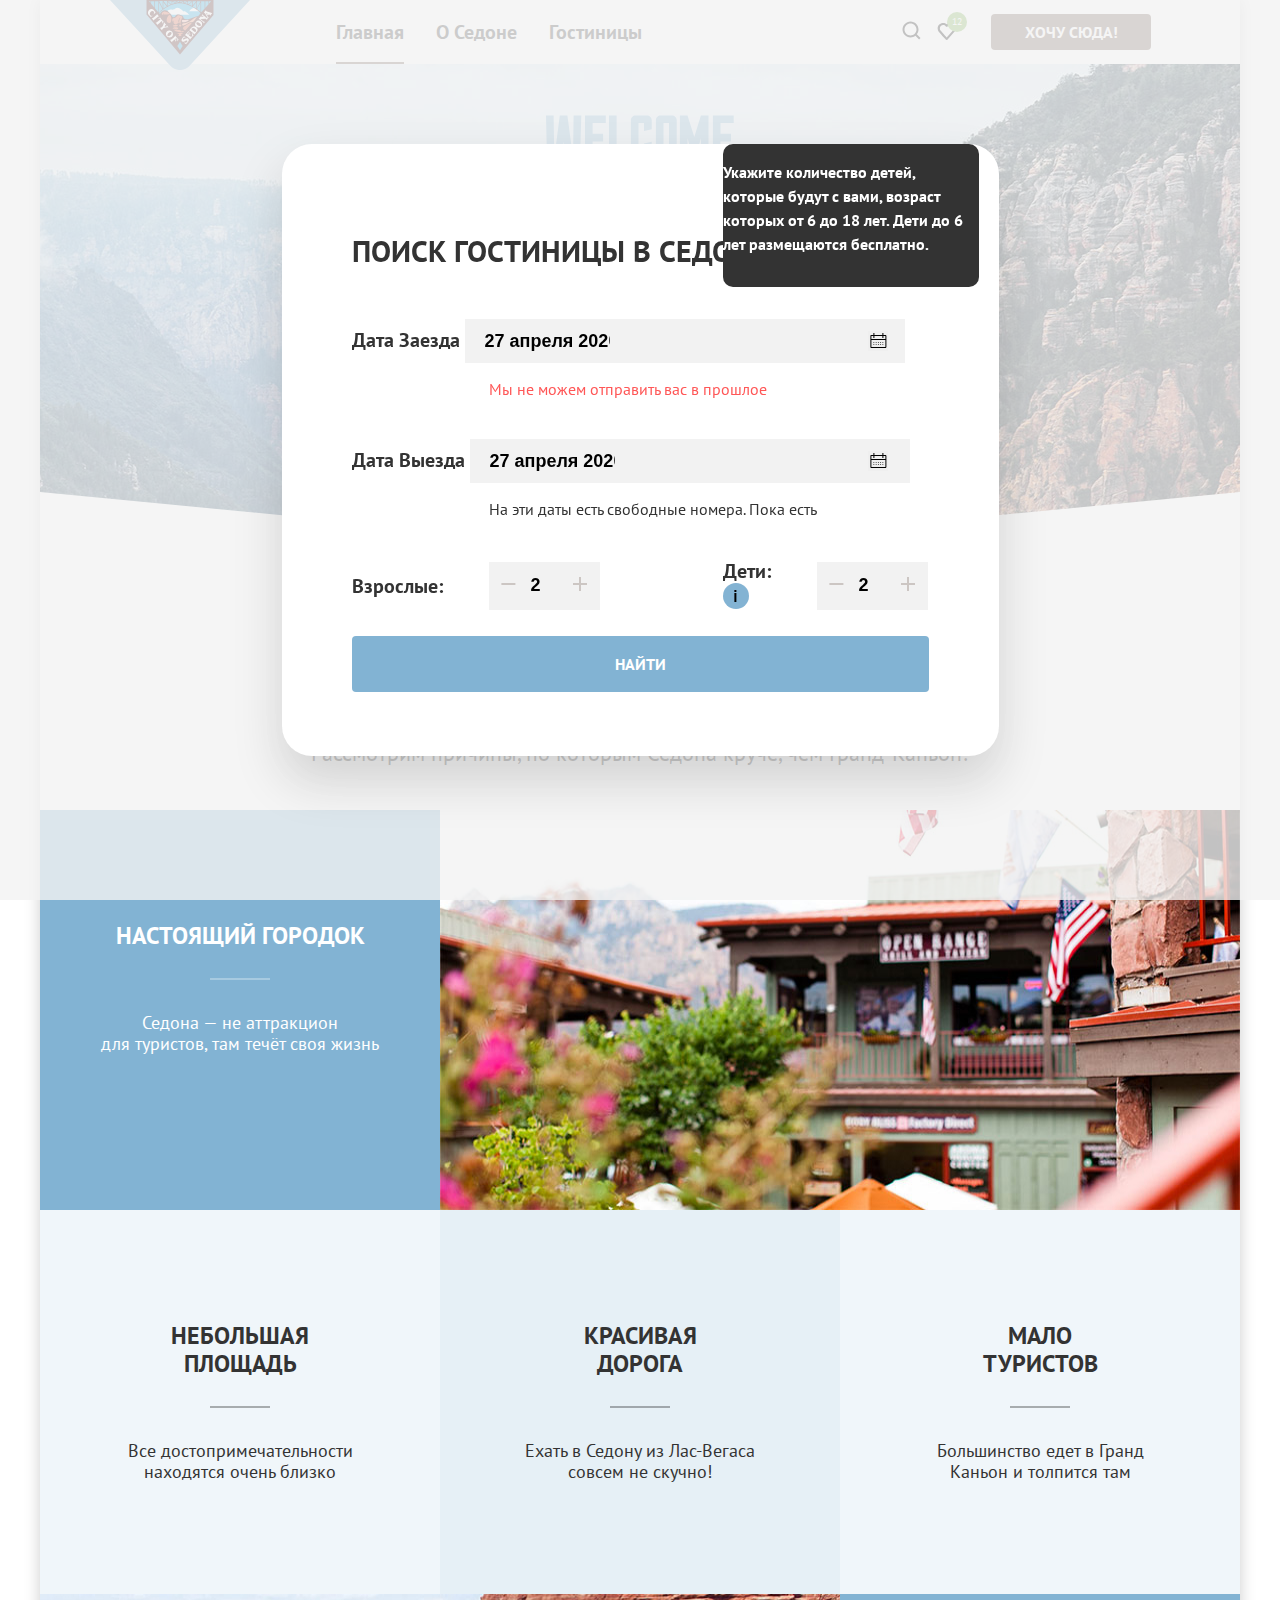
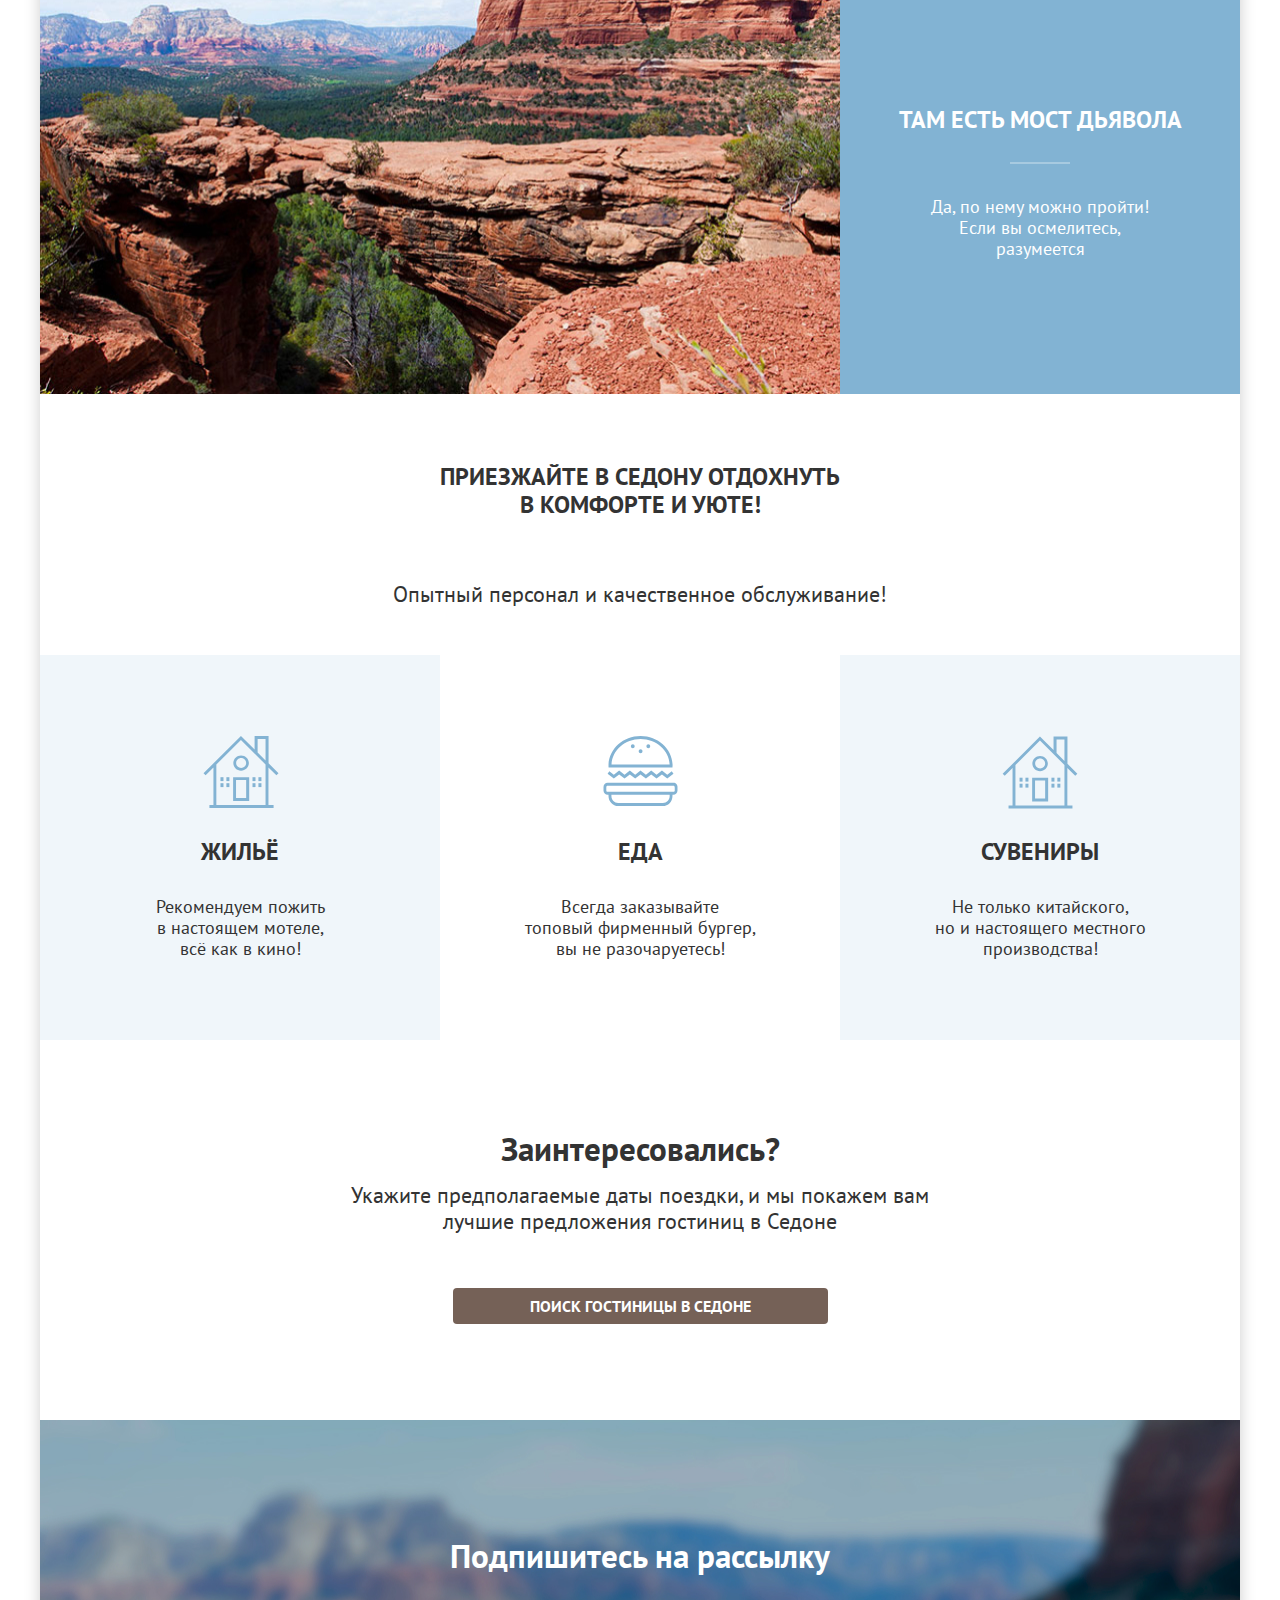
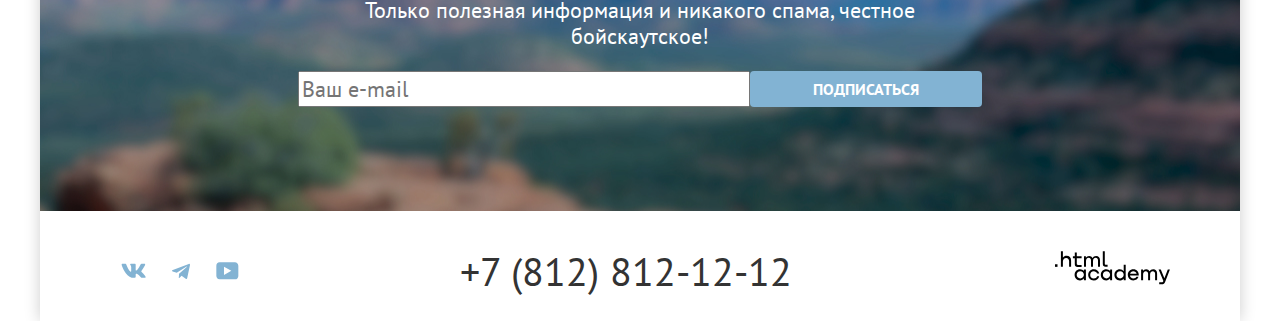
==== index.html @ 817f90d2 "добавляет popover" ====
<!DOCTYPE html>
<html lang="ru">

  <head>
    <meta charset="utf-8">
    <title>HTML Academy: Седона</title>
    <link rel="stylesheet" href="styles/styles.css">
    <link rel="icon" type="image/png" href="images/favicon.png">
  </head>

  <body>
    <div class="wrapper">
      <header class="page-header">
        <nav class="page-navigation">
          <a class="navigation-logo" href="index.html"><span class="visually-hidden">Главная</span>
            <img class="sedona-logo" src="./images/sedona-logo.svg" width="140" height="70" alt="Логотип Седоны">
          </a>
          <ul class="navigation-list">
            <li class="navigation-item">
              <a class="navigation-link navigation-link-current" href="index.html">Главная</a>
            </li>
            <li class="navigation-item">
              <a class="navigation-link" href="about.html">О Седоне</a>
            </li>
            <li class="navigation-item">
              <a class="navigation-link" href="catalog.html">Гостиницы</a>
            </li>
          </ul>
          <ul class="navigation-user">
            <li class="navigation-user-item">
              <a class="navigation-user-link" href="#">
                <svg  class="navigation-icon" aria-hidden="true" focusable="false" width="19" height="19" viewBox="0 0 19 19" fill="none" xmlns="http://www.w3.org/2000/svg">
                  <path
                    d="M18.5 17.0083L14.8 13.3287C15.8 12.0359 16.5 10.3453 16.5 8.4558C16.5 4.08011 12.9 0.5 8.5 0.5C4.1 0.5 0.5 4.17956 0.5 8.55525C0.5 12.9309 4.1 16.511 8.5 16.511C10.3 16.511 12 15.9144 13.4 14.8204L17.1 18.5L18.5 17.0083ZM8.5 14.5221C5.2 14.5221 2.5 11.837 2.5 8.55525C2.5 5.27348 5.2 2.5884 8.5 2.5884C11.8 2.5884 14.5 5.27348 14.5 8.55525C14.5 11.837 11.8 14.5221 8.5 14.5221Z"
                    fill="black" />
                </svg>
                <span class="visually-hidden">
                  Поиск
                </span>
              </a>
            </li>
            <li class="navigation-user-item">
              <a class="navigation-user-link navigation-favorite" href="#">
                <svg class="navigation-icon" aria-hidden="true" focusable="false" width="19" height="17" viewBox="0 0 19 17" fill="none" xmlns="http://www.w3.org/2000/svg">
                  <path d="M9.57663 17C9.27578 17 8.97493 16.9 8.77436 16.6C3.35903 10.5 2.05534 9.1 1.75449 8.7C1.0525 7.8 0.651367 6.6 0.651367 5.4C0.651367 2.4 3.05818 0 6.16698 0C7.47067 0 8.67407 0.5 9.67691 1.3C10.6797 0.5 11.9834 0 13.1868 0C16.1954 0 18.7025 2.4 18.7025 5.4C18.7025 6.7 18.201 7.9 17.3988 8.8L10.3789 16.7C10.1783 16.9 9.97776 17 9.57663 17ZM3.5596 7.5C3.86045 7.9 7.06953 11.5 9.67691 14.4L15.8945 7.4C16.3959 6.9 16.5965 6.2 16.5965 5.4C16.5965 3.6 15.0922 2.1 13.2871 2.1C12.2843 2.1 11.2815 2.6 10.5795 3.4C10.2786 3.7 9.97776 3.8 9.67691 3.8C9.37606 3.8 9.07521 3.6 8.87464 3.4C8.17265 2.6 7.16982 2.1 6.16698 2.1C4.36187 2.1 2.85761 3.6 2.85761 5.4C2.75733 6.3 3.15846 7 3.5596 7.5C3.45931 7.5 3.45931 7.5 3.5596 7.5Z" fill="black"/>
                  </svg>

                <span class="favorites-count">12</span>
                <span class="visually-hidden">
                  В избранное
                </span>
              </a>
            </li>
            <li class="navigation-user-item">
              <a class="navigation-user-link button button-nav" href="#">
                Хочу сюда!
              </a>
            </li>
          </ul>
        </nav>
      </header>
      <main class="main-index">
        <section class="main-hero">
          <h1 class="visually-hidden">Добро пожаловать в Седону</h1>
          <img class="welcome-logo" src="images/welcome.svg" width="458" height="352" alt="Добро пожаловать в Седону">
        </section>
        <section class="advantages">
          <div class="advantages-title-container">
            <h2 class="advantages-heading">Седона — небольшой городок в Аризоне,<br>
              заслуживающий большего!</h2>
            <p class="welcome-content">Рассмотрим причины, по которым Седона круче, чем Гранд-Каньон!</p>
          </div>
          <ul class="advantages-list">
            <li class="advantages-item advantages-item-blue">
              <div class="advantages-description-wrapper">
                <h3 class="advantages-title">Настоящий городок</h3>
                <p class="advantages-description">Седона — не аттракцион <br>для туристов, там течёт своя жизнь</p>
              </div>
              <img class="advantages-image" src="./images/sedona.jpg" width="800" height="400" alt="Фото Седоны">
            </li>
            <li class="advantages-item advantages-item-grey">
              <div class="advantages-description-wrapper">
                <h3 class="advantages-title">Небольшая<br>
                  площадь</h3>
                <p class="advantages-description">Все достопримечательности<br> находятся очень близко</p>
              </div>
            </li>
            <li class="advantages-item advantages-item-light-blue">
              <div class="advantages-description-wrapper">
                <h3 class="advantages-title">Красивая<br>
                  дорога</h3>
                <p class="advantages-description">Ехать в Седону из Лас-Вегаса<br> совсем не скучно!</p>
              </div>
            </li>
            <li class="advantages-item advantages-item-grey">
              <div class="advantages-description-wrapper">
                <h3 class="advantages-title">Мало<br>
                  туристов</h3>
                <p class="advantages-description">Большинство едет в Гранд<br> Каньон и толпится там</p>
              </div>
            </li>
            <li class="advantages-item advantages-item-blue advantages-item-reverse">
              <div class="advantages-description-wrapper">
                <h3 class="advantages-title">Там есть мост дьявола</h3>
                <p class="advantages-description">Да, по нему можно пройти!<br> Если вы осмелитесь,<br> разумеется</p>
              </div>
              <img class="advantages-image" src="./images/bridge.jpg" width="800" height="400" alt="Фото Седоны">
            </li>
          </ul>
        </section>
        <section class="advantages-offers">
          <div class="advantages-title-container">
            <h2 class="advantages-title">Приезжайте в Седону отдохнуть<br> в комфорте и уюте!</h2>
            <p>Опытный персонал и качественное обслуживание!</p>
          </div>
          <ul class="offers-list">
            <li class="offers-item advantages-item-grey">
              <div class="offers-description-wrapper">
                <h3 class="offers-title">Жильё</h3>
                <p class="offers-description">Рекомендуем пожить<br> в настоящем мотеле,<br>
                  всё как в кино!</p>
              </div>
            </li>
            <li class="offers-item">
              <div class="offers-description-wrapper">
                <h3 class="offers-title">Еда</h3>
                <p class="offers-description">Всегда заказывайте<br>
                  топовый фирменный бургер,<br> вы не разочаруетесь!</p>
              </div>
            </li>
            <li class="offers-item  advantages-item-grey">
              <div class="offers-description-wrapper">
                <h3 class="offers-title">Сувениры</h3>
                <p class="offers-description">Не только китайского,<br>
                  но и настоящего местного<br> производства!</p>
              </div>
            </li>
          </ul>
        </section>
        <section class="main-search">
          <h2 class="search-title">Заинтересовались?</h2>
          <p class="search-description">Укажите предполагаемые даты поездки, и мы покажем вам<br> лучшие предложения
            гостиниц
            в Седоне</p>
          <button class="button hotel-search-button" type="submit">поиск гостиницы в седоне</button>
        </section>
        <section class="subscribe subscribe-main">
          <h2 class="subscribe-title">Подпишитесь на рассылку</h2>
          <p class="subscribe-description">Только полезная информация и никакого спама, честное бойскаутское!</p>
          <form class="subscribe-form" action="https://echo.htmlacademy.ru/" method="post">
            <input type="email" class="field" name="user-email" placeholder="Ваш e-mail">
            <button class="button button-blue button-subscribe" type="submit">ПОДПИСАТЬСЯ</button>
          </form>
        </section>
      </main>
      <footer class="page-footer">
        <section class="footer-social">
          <h2 class="visually-hidden">Социальные сети</h2>
          <ul class="footer-social-list">
            <li class="footer-social-item">
              <a class="footer-social-link footer-social-vk" href="">
                <span class="visually-hidden">VK</span>
                <svg class="social-icon" width="25" height="15" aria-hidden="true" focusable="false" viewBox="0 0 25 15" fill="none" xmlns="http://www.w3.org/2000/svg">
                  <path fill-rule="evenodd" clip-rule="evenodd" d="M24.1164 1.80445C24.2824 1.25845 24.1164 0.856445 23.3214 0.856445H20.6964C20.0284 0.856445 19.7204 1.20345 19.5534 1.58645C19.5534 1.58645 18.2184 4.78245 16.3274 6.85845C15.7154 7.46045 15.4374 7.65145 15.1034 7.65145C14.9364 7.65145 14.6854 7.46045 14.6854 6.91345V1.80445C14.6854 1.14845 14.5014 0.856445 13.9454 0.856445H9.81738C9.40038 0.856445 9.14938 1.16045 9.14938 1.44945C9.14938 2.07045 10.0954 2.21445 10.1924 3.96245V7.76045C10.1924 8.59345 10.0394 8.74444 9.70538 8.74444C8.81538 8.74444 6.65038 5.53345 5.36538 1.85945C5.11638 1.14445 4.86438 0.856445 4.19338 0.856445H1.56638C0.816382 0.856445 0.666382 1.20345 0.666382 1.58645C0.666382 2.26845 1.55638 5.65645 4.81138 10.1374C6.98138 13.1974 10.0364 14.8564 12.8194 14.8564C14.4884 14.8564 14.6944 14.4884 14.6944 13.8534V11.5404C14.6944 10.8034 14.8524 10.6564 15.3814 10.6564C15.7714 10.6564 16.4384 10.8484 17.9964 12.3234C19.7764 14.0724 20.0694 14.8564 21.0714 14.8564H23.6964C24.4464 14.8564 24.8224 14.4884 24.6064 13.7604C24.3684 13.0364 23.5184 11.9854 22.3914 10.7384C21.7794 10.0284 20.8614 9.26345 20.5824 8.88045C20.1934 8.38945 20.3044 8.17044 20.5824 7.73345C20.5824 7.73345 23.7824 3.30745 24.1154 1.80445H24.1164Z" fill="#83B3D3"/>
                  </svg>
              </a>
            </li>
            <li class="footer-social-item">
              <a class="footer-social-link footer-social-tg" href="">
                <span class="visually-hidden">Telegram</span>
                <svg class="social-icon" width="18" height="16" aria-hidden="true" focusable="false" viewBox="0 0 18 16" fill="none" xmlns="http://www.w3.org/2000/svg">
                  <path d="M16.785 0.955705L0.840489 7.1042C-0.247661 7.54126 -0.241365 8.14828 0.640845 8.41897L4.73445 9.69597L14.2058 3.72014C14.6537 3.44766 15.0629 3.59424 14.7265 3.89281L7.05283 10.8183H7.05103L7.05283 10.8192L6.77045 15.0387C7.18413 15.0387 7.36669 14.8489 7.59871 14.625L9.58705 12.6915L13.7229 15.7464C14.4855 16.1664 15.0332 15.9506 15.2229 15.0405L17.9379 2.2453C18.2158 1.13107 17.5126 0.626562 16.785 0.955705Z" fill="#83B3D3"/>
                  </svg>
              </a>
            </li>
            <li class="footer-social-item">
              <a class="footer-social-link footer-social-yt" href="">
                <span class="visually-hidden">Youtube</span>
                <svg class="social-icon" width="23" height="18" aria-hidden="true" focusable="false" viewBox="0 0 23 18" fill="none" xmlns="http://www.w3.org/2000/svg">
                  <path d="M18.9402 0.356445H3.50738C1.64668 0.356445 0.333252 1.9502 0.333252 3.75645V13.8502C0.333252 15.7627 1.64668 17.3564 3.50738 17.3564H19.1591C20.8009 17.3564 22.3333 15.7627 22.3333 13.9564V3.75645C22.1143 1.9502 20.8009 0.356445 18.9402 0.356445ZM7.99494 12.8939V4.81894L15.3283 8.85645L7.99494 12.8939Z" fill="#83B3D3"/>
                  </svg>
              </a>
            </li>
          </ul>
        </section>
        <section class="footer-contacts">
          <h2 class="visually-hidden">Контакты</h2>
          <address class="footer-phone">
            <a href="tel:+7812812-12-12">+7 (812) 812-12-12</a>
          </address>
        </section>
        <section class="footer-developer">
          <h2 class="visually-hidden">Контакты разработчика</h2>
          <a href="#">
            <span class="visually-hidden">Разработчик</span>
            <svg class="developer-logo" width="115" height="34" aria-hidden="true" focusable="false" viewBox="0 0 115 34" fill="none" xmlns="http://www.w3.org/2000/svg">
              <path d="M0 13.2564V15.8564H2.5V13.2564H0Z" fill="black"/>
              <path d="M11.6 4.85645C10 4.85645 8.8 5.55645 8 6.55645H7.9V0.356445H5.9V15.8564H7.9V10.5564C7.9 8.45645 9.2 6.95645 11.2 6.95645C13 6.95645 14.1 8.35645 14.1 10.1564V15.8564H16.1V9.75644C16.2 6.75644 14.3 4.85645 11.6 4.85645Z" fill="black"/>
              <path d="M26.6 5.15645H21.8V1.45645H19.8V5.25645H17.9V7.25645H19.8V13.2564C19.8 14.9564 20.8 15.9564 22.5 15.9564H26.6V13.9564H22.9C22.2 13.9564 21.8 13.5564 21.8 12.8564V7.15645H26.6V5.15645Z" fill="black"/>
              <path d="M41.1 4.95645C39.5 4.95645 38.2 5.75644 37.6 7.05645H37.5C36.9 5.85645 35.7 4.95645 34.1 4.95645C32.7 4.95645 31.6 5.75645 31 6.75645H30.9V5.15645H29V15.7564H31V10.3564C31 8.35645 32 6.85645 33.6 6.85645C35.1 6.85645 36 7.85645 36 9.45645V15.7564H38V10.1564C38 7.75645 39.4 6.85645 40.6 6.85645C42.1 6.85645 43 7.85645 43 9.45645V15.7564H45V9.25644C45.1 6.75644 43.6 4.95645 41.1 4.95645Z" fill="black"/>
              <path d="M47.8 13.0564C47.8 14.7564 48.8 15.7564 50.6 15.7564H52.6V13.7564H50.9C50.2 13.7564 49.8 13.3564 49.8 12.6564V0.356445H47.8V13.0564Z" fill="black"/>
              <path d="M28.9 20.0564C28 18.9564 26.7 18.2564 25 18.2564C21.9 18.2564 19.6 20.5564 19.6 23.8564C19.6 27.1564 21.9 29.4564 25 29.4564C26.8 29.4564 28 28.6564 28.8 27.5564H28.9V29.1564H30.9V18.5564H28.9V20.0564ZM25.3 27.4564C23.1 27.4564 21.7 25.8564 21.7 23.8564C21.7 21.8564 23.1 20.2564 25.3 20.2564C27.5 20.2564 28.9 21.8564 28.9 23.8564C28.9 25.7564 27.5 27.4564 25.3 27.4564Z" fill="black"/>
              <path d="M44.2 22.3564C43.7 19.9564 41.6 18.2564 38.8 18.2564C35.4 18.2564 33.2 20.7564 33.2 23.8564C33.2 26.9564 35.4 29.4564 38.8 29.4564C41.6 29.4564 43.7 27.6564 44.2 25.2564H42.1C41.7 26.5564 40.4 27.5564 38.8 27.5564C36.6 27.5564 35.2 25.9564 35.2 23.9564C35.2 21.9564 36.6 20.3564 38.8 20.3564C40.4 20.3564 41.6 21.3564 42.1 22.5564H44.2V22.3564Z" fill="black"/>
              <path d="M55.1 20.0564C54.2 18.9564 52.9 18.2564 51.2 18.2564C48.1 18.2564 45.8 20.5564 45.8 23.8564C45.8 27.1564 48.1 29.4564 51.2 29.4564C53 29.4564 54.2 28.6564 55 27.5564H55.1V29.1564H57.1V18.5564H55.1V20.0564ZM51.5 27.4564C49.3 27.4564 47.9 25.8564 47.9 23.8564C47.9 21.8564 49.3 20.2564 51.5 20.2564C53.7 20.2564 55.1 21.8564 55.1 23.8564C55.1 25.7564 53.6 27.4564 51.5 27.4564Z" fill="black"/>
              <path d="M68.7 20.1564C67.8 19.0564 66.5 18.2564 64.8 18.2564C61.7 18.2564 59.4 20.5564 59.4 23.8564C59.4 27.1564 61.6 29.4564 64.8 29.4564C66.5 29.4564 67.8 28.6564 68.6 27.6564H68.7V29.1564H70.7V13.7564H68.7V20.1564ZM65.1 27.4564C62.9 27.4564 61.5 25.8564 61.5 23.8564C61.5 21.8564 62.9 20.2564 65.1 20.2564C67.3 20.2564 68.7 21.8564 68.7 23.8564C68.6 25.8564 67.2 27.4564 65.1 27.4564Z" fill="black"/>
              <path d="M78.3 18.2564C75 18.2564 72.8 20.7564 72.8 23.8564C72.8 26.8564 74.9 29.4564 78.3 29.4564C80.8 29.4564 82.8 28.1564 83.5 25.8564H81.4C80.9 26.8564 79.8 27.4564 78.4 27.4564C76.5 27.4564 75.1 26.1564 75 24.5564H83.8C84 20.9564 81.8 18.2564 78.3 18.2564ZM78.3 20.1564C80 20.1564 81.3 21.1564 81.6 22.7564H75.1C75.4 21.2564 76.6 20.1564 78.3 20.1564Z" fill="black"/>
              <path d="M98.2 18.2564C96.6 18.2564 95.3 19.0564 94.6 20.2564H94.5C93.9 19.0564 92.7 18.2564 91.1 18.2564C89.7 18.2564 88.6 18.9564 88 20.0564V18.5564H86.1V29.1564H88.1V23.7564C88.1 21.7564 89.1 20.3564 90.7 20.2564C92.2 20.2564 93.1 21.2564 93.1 22.8564V29.1564H95.1V23.5564C95.1 21.1564 96.5 20.2564 97.7 20.2564C99.2 20.2564 100.1 21.2564 100.1 22.8564V29.1564H102.1V22.6564C102.2 20.0564 100.7 18.2564 98.2 18.2564Z" fill="black"/>
              <path d="M109.4 27.3564L105.8 18.4564H103.6L108.4 30.0564C108.1 30.9564 107.7 31.2564 106.7 31.2564H104.2V33.2564H106.7C108.5 33.2564 109.5 32.4564 110.2 30.6564L114.9 18.4564H112.8L109.4 27.3564Z" fill="black"/>
              </svg>
          </a>
        </section>
      </footer>
    </div>
  </body>



<!--Модальное окно-->

<div class="modal-container modal-container-close">
  <div class="modal-content">
  <h2 class="modal-title">Поиск гостиницы в Седоне</h2>
<button class="modal-close-button" type="submit">
  <svg width="21" height="20" aria-hidden="true" focusable="false" viewBox="0 0 21 20" fill="none" xmlns="http://www.w3.org/2000/svg">
    <path d="M17.3928 4.29231L16.1005 3L10.3928 8.70769L4.68513 3L3.39282 4.29231L9.10051 10L3.39282 15.7077L4.68513 17L10.3928 11.2923L16.1005 17L17.3928 15.7077L11.6851 10L17.3928 4.29231Z" fill="black"/>
    </svg>
  <span class="visually-hidden">Закрыть</span>
</button>
<form class="modal-form" action="https://echo.htmlacademy.ru" method="post">
<div class="modal-search-block">
<label class="arrival-date" for="arrival">Дата Заезда
</label>
<input class="text-input" id="arrival" type="text" placeholder="укажите дату заезда" value="27 апреля 2020">
<button class="date-button" type="button">
  <span class="visually-hidden">Календарь</span>
</button>
<p class="date-comment date-comment-red">Мы не можем отправить вас в прошлое</p>
</div>
<div class="modal-search-block">
  <label class="departure-date" for="departure">Дата Выезда
  </label>
  <input class="text-input" id="departure" type="text" placeholder="укажите дату выезда" value="27 апреля 2020">
  <button class="date-button" type="button">
    <span class="visually-hidden">Календарь</span>
  </button>
  <p class="date-comment">На эти даты есть свободные номера. Пока есть</p>
  </div>
  <div class="field field-adults">
<label class="field-label" for="adults">Взрослые:</label>
<span class="field-box">
  <button class="field-button minus">
    <svg width="21" height="20" aria-hidden="true" focusable="false" viewBox="0 0 21 20" fill="none" xmlns="http://www.w3.org/2000/svg">
      <path d="M3.39282 9V11H17.3928V9H3.39282Z" fill="black"/>
      </svg>
      <span class="visually-hidden">Минус</span>
  </button>
  <input class="modal-input" id="adults" type="number" value="2" name="persons-amount">
  <button class="field-button plus">
    <svg width="20" height="20" aria-hidden="true" focusable="false" viewBox="0 0 20 20" fill="none" xmlns="http://www.w3.org/2000/svg">
      <path d="M17 9H11V3H9V9H3V11H9V17H11V11H17V9Z" fill="black"/>
      </svg>
      <span class="visually-hidden">Плюс</span>
  </button>
</span>
  </div>
  <div class="field field-children">
    <label class="field-label" for="children">Дети:

    <div class="popover modal-popover">
    <button class="button-info popover-close-button">
      <span class="visually-hidden">Закрыть</span>
    </button>
      <div class="popover-content">
        <p>Укажите количество детей, которые будут с вами, возраст которых от 6 до 18 лет. Дети до 6 лет размещаются бесплатно.</p>
        </div>
      </div>

    </label>
    <span class="field-box">
      <button class="field-button minus">
        <svg width="21" height="20" aria-hidden="true" focusable="false" viewBox="0 0 21 20" fill="none" xmlns="http://www.w3.org/2000/svg">
          <path d="M3.39282 9V11H17.3928V9H3.39282Z" fill="black"/>
          </svg>
          <span class="visually-hidden">Минус</span>
      </button>
      <input class="modal-input" id="children" type="number" value="2" name="persons-amount">
      <button class="field-button plus">
        <svg width="20" height="20" aria-hidden="true" focusable="false" viewBox="0 0 20 20" fill="none" xmlns="http://www.w3.org/2000/svg">
          <path d="M17 9H11V3H9V9H3V11H9V17H11V11H17V9Z" fill="black"/>
          </svg>
          <span class="visually-hidden">Плюс</span>
      </button>
    </span>
      </div>

      <button class="button button-blue button-modal-search" type="submit">Найти</button>
</form>
</div>
</div>
</html>
---- styles/styles.css ----
@font-face {

  font-family: "PT Sans";
  font-style: normal;
  font-weight: 400;
  src: url("../fonts/ptsans-400.woff2") format("woff2");
  font-display: swap;
}


@font-face {
  font-family: "PT Sans";
  font-style: normal;
  font-weight: 700;
  src: url("../fonts/ptsans-700.woff2") format("woff2");
  font-display: swap;
}


*,
*::before,
*::after {
  box-sizing: border-box;
}

.visually-hidden {
  position: absolute;
  width: 1px;
  height: 1px;
  margin: -1px;
  padding: 0;
  border: 0;
  white-space: nowrap;
  clip-path: inset(100%);
  clip: rect(0 0 0 0);
  overflow: hidden;
}


.wrapper {
  width: 1200px;
  margin: 0 auto;
  background: #fff;
  box-shadow: 0px 0px 15px rgba(0, 0, 0, 0.2);
  height: 100%;
}

body {
  font-family: "PT Sans", sans-serif;
  font-size: 22px;
  font-weight: 400;
  line-height: 26px;
  background-color: #FFFFFF;
  color: #333333;
  margin: 0;
  display: flex;
  flex-direction: column;
  min-height: 100%;

}

.button {
  font-family: "PT Sans", sans-serif;
  background-color: #756157;
  color: #FFFFFF;
  text-align: center;
  margin: auto;
  text-decoration: none;
  text-transform: uppercase;
  font-weight: 700;
  font-size: 16px;
  line-height: 20px;
  border: none;
  cursor: pointer;
  padding: 8px 20px;
  display: inline-block;
  box-sizing: border-box;
  border-radius: 4px;
  min-width: 140px;
}


.hotel-search-button {
  min-width: 375px;
}


.button-modal-search {
  width: 577px;
  padding: 18px 256px;
  grid-column: 1 / -1;
}

.button:hover,
.button:focus {
background-color: #615048;
outline: none;
}

.button:active {
color: #FFFFFF4D;
outline: none;
}

.button:disabled {
  background-color: #E5E5E5;
  opacity: 0.3;
}

.button-transparent, .button-transparent:hover, .button-transparent:focus {
  background-color: transparent;
}

.button-green {
  background-color: #7DB54F;
  padding: 8px 18px;
}

.button-green:hover, .button-green:focus {
  background-color: #6C9E42;
}

.button-blue {
  background-color: #82B3D3;
}

.button-blue:hover, .button-blue:focus {
  background-color: #68A2CA;
  }


.button-nav {
  width: 160px;
}

.button-search {

}

.button-subscribe {
width: 232px;
}

.button-additional {
  font-size: 20px;
  line-height: 36px;
}

.form-buttons-container .button + .button {
  margin-top: 36px;
}

.button-transparent:focus {
  outline:#5e94b8 2px solid;
  outline-offset: -2px;
}

.page-navigation {
  display: flex;
  position: relative;
  margin-left: 70px;
}

.navigation-logo {
  display: flex;
position: absolute;
top: 0;
left: 0;
z-index: 1;
}

.sedona-logo {

}

.navigation-list {
  text-align: center;
  list-style: none;
  display: flex;
  flex-wrap: wrap;
  margin: 0;
  margin-left: 210px;
  width: 439px;
  padding-left: 0;
}

.navigation-item {}

.navigation-item a:focus, .navigation-item a:hover {
  color: #756157;
  }

  .navigation-item a:active {
    color: #7561574D;
    }


.navigation-user {
  text-align: center;
  list-style: none;
  margin: 0;
  padding: 0;
  display: flex;
  align-items: center;
  width: 268px;
  margin-left: auto;
  margin-right: 70px;
}


.navigation-link {
  font-weight: 700;
  font-size: 20px;
  line-height: 24px;
  text-align: center;
  text-decoration: none;
  color: inherit;
  padding: 20px 0;
  margin: 0 16px;
  display: block;
  position: relative;
}


.navigation-link-current::after {
position: absolute;
content:"";
display: block;
margin: 0;
bottom: 0;
left: 0;
height: 2px;
width: 100%;
background-color: #756257;
}

.navigation-user-link {
  min-width: 44px;
  position: relative;
}

.navigation-user-link:nth-child(1) {
  margin-right: 3px;
}

.navigation-user-link:hover svg path, .navigation-user-link:focus svg path {
fill:#756157;
}

.navigation-user-link:active svg path {
fill:rgba(0, 0, 0, 0.2);
}

.navigation-favorite {
position: relative;
display: inline-block;
  width: 19px;
  height: 17px;
}

.navigation-icon {
fill: #000000;
}

/*
.navigation-user-item:nth-child(1)  {
  background-image: url('/images/icon-search.svg');
  background-repeat: no-repeat;
  background-position: center;
}


.navigation-user-item:nth-child(2)  {
  background-image: url('/images/icon-favorites.svg');
  background-repeat: no-repeat;
  background-position: center;
}
*/


.navigation-user-item:nth-child(3) {
  margin-left: 20px;
}


.favorites-count {
display: block;
position: absolute;
top: -7px;
right: 1px;
text-decoration: none;
text-align: center;
padding: 5px;
border-radius: 50%;
width: 20px;
height: 20px;
color: #ffffff;
font-size: 10px;
line-height: 10px;
background-color: #7DB54F;
}

.welcome-logo {
  display: block;
  margin: 0 auto;
  width: 458px;

}

.main-hero {
  background-image: url('/images/hero-background.jpg');
  background-size: 100% auto;
  background-repeat: no-repeat;
  background-color: #5e94b8;
  background-size: cover;
  height: 485px;
  padding: 51px 371px 82px;
  position: relative;
}



.main-hero::after {
  position: absolute;
  content: "";
  margin: 0;
  padding: 0;
  bottom: 0;
  left: 0;
  background-image: url(../images/divider.svg);
  background-repeat: no-repeat;
  width: 1200px;
  height: 57px;
}


.advantages-title-container {
  display: block;
  height: 261px;
  margin: 0 auto;
  text-align: center;
  padding-top: 69px;
  padding-bottom: 69px;
}


.advantages-heading,
subscribe-title {
  font-weight: 700;
  font-size: 30px;
  line-height: 36px;
  text-transform: uppercase;
}


.search-title {
  margin: 0;
  margin-bottom: 20px;
}

.search-description {
  margin: 0;
  margin-bottom: 54px;
}

.advantages-list {
  list-style: none;
  margin: 0;
  padding: 0;
  /*
  display: flex;
  flex-wrap: wrap;
  */
  display: grid;
  grid-template-columns: repeat(3, 400px);
}

.offers-list {
  list-style: none;
  margin: 0;
  padding: 0;
  display: flex;
  flex-wrap: wrap;
}

.advantages-title,
.offers-title {
  font-size: 24px;
  line-height: 28px;
  text-transform: uppercase;
  margin: 0;
}

.advantages-title {
  position: relative;
  margin-bottom: 62px;
}

.offers-title {
  margin-bottom: 30px;
}


.advantages .advantages-title:after {
  position: absolute;
  content:"";
  display: block;
  margin: 0;
  margin-left: 170px;
  bottom: -30px;
  left: 0;
  height: 2px;
  width: 60px;
  background-color: #0000004D;
    }


.advantages-item-blue .advantages-title:after {
  position: absolute;
  content:"";
  display: block;
  margin: -30px;
  margin-left: 170px;
  bottom: 0;
  left: 0;
  height: 2px;
  width: 60px;
  background-color: #FFFFFF4D;
    }

.offers-item:nth-child(1) {
  background-image:url('/images/advantage-house.svg');
  background-repeat: no-repeat;
  background-position: 50% 81px;
}


.offers-item:nth-child(2) {
  background-image:url('/images/advantage-food.svg');
  background-repeat: no-repeat;
  background-position: 50% 81px;
}


.offers-item:nth-child(3) {
  background-image:url('/images/advantage-souvenirs.svg');
  background-repeat: no-repeat;
  background-position: 50% 81px;
}

.advantages-item,
.offers-item,
.advantages-description-wrapper {
  width: 400px;

}

.advantages-description-wrapper {
  padding-top: 112px;
  text-align: center;
  padding-bottom: 112px;
}


.offers-description-wrapper {
  padding-top: 112px;
  text-align: center;
  padding-bottom: 81px;
}


.offers-list .offers-description-wrapper {
  padding-top: 183px;
}



.advantages-item-blue {
  width: 1200px;
  background-color: #82B3D3;
  color: #FFFFFF;
  display: flex;
  grid-column: 1/4 ;
}

.advantages-item-reverse {
  flex-direction: row-reverse;
}

.advantages-item-grey {
  background-color: #83B3D31F;
}

.advantages-item-light-blue {
  background-color: #83B3D333;
}



.advantages-description,
.offers-description {
  font-size: 18px;
  line-height: 21px;
  margin: 0;
}

.main-search {
  text-align: center;
  padding: 96px 304px;
}


.hotel-search-link {
  text-decoration: none;
  color: #fff;
}


.subscribe {
  text-align: center;
  padding: 96px 258px 104px;
}

.subscribe-main {
  background-image: url(../images/subscribe-background.jpg);
  background-repeat: no-repeat;
  color: #FFFFFF;
  background-color: #756157;
  background-size: cover;

}

.subscribe-catalog {
color: rgba(51, 51, 51, 1);
background-color: rgba(255, 255, 255, 1);
}

.subscribe-form {
  display: flex;
}

.subscribe-form input {
  width: 452px;
}


.subscribe-form-catalog input {
 background-color: rgba(242, 242, 242, 1);
 border: none;
}

.field {
  display: flex;
  font: inherit;
  align-items: center;
}

.field:hover,
.field:focus
{

}
.page-footer {
  display: flex;
  flex-wrap: nowrap;
  padding: 40px 70px 30px;
}


.footer-social {
  width: 200px;
  margin-right: 150px;
}


.footer-social-list {
  margin: 0;
  padding: 0;
  list-style: none;
  display: flex;
  flex-wrap: wrap;
}

.footer-social-item {
  width: 47px;
  height: 40px;
}

.footer-social-link {
  display: flex;
  justify-content: center;
  align-items: center;
  height: 40px;
}

.footer-social-link:hover svg path,
.footer-social-link:focus svg path {
fill:#68A2CA;
}


.footer-social-link:active svg path {
  fill: #68A2CA4D;
}

/*
.footer-social-vk {
background-image: url('/images/social-vk.svg')
}
.footer-social-tg {
  background-image: url('/images/social-tg.svg')
  }

  .footer-social-yt {
    background-image: url('/images/social-yt.svg')
    }
*/

.footer-contacts {
  width: 360px;
  margin-right: auto;
}


.footer-developer {
  width: 115px;
}

.developer-logo:hover path, .developer-logo:focus path {
fill: #756157;
}

.developer-logo:active path {
fill: #7561574D
}

.footer-phone a {
  color: #333333;
  font-size: 40px;
  font-style: normal;
  line-height: 40px;
  text-decoration: none;
  text-align: center;
}


.footer-phone a:focus, .footer-phone a:hover {
color: #756157;
}

.footer-phone a:active {
  color: #7561574D;
  }


.inner-header-title {
  font-weight: 700;
  font-size: 60px;
  line-height: 78px;
  color: #FFFFFF;
  margin: 0;
  margin-bottom: 8px;
}




.breadcrumbs {
  font-size: 16px;
  line-height: 21px;
  list-style: none;
  display: flex;
  margin: 0;
  padding: 0;
  list-style-type: none;
  margin-bottom: 40px;

}

.breadcrumbs-item {
  margin-right: 25px;
  position: relative;
}



.breadcrumbs-item:not(:last-child)::after {
position: absolute;
bottom: 6px;
right: -17px;
content:"";
width: 8px;
height: 11px;
background-image: url('../images/icon-breadcrumbs-arrow.svg');
}

.breadcrumbs-link {
  color: inherit;
}

.catalog-filter-form {
  display: flex;
  flex-wrap: nowrap;
}

.catalog-filter-group {
  margin: 0;
  padding: 0;
  border: none;
}

.catalog-filter-group:nth-child(1) {
  width: 150px;
  margin-right: 70px;
}

.catalog-filter-group:nth-child(2) {
  width: 150px;
  margin-right: 167px;
}

.catalog-filter-group:nth-child(3) {
  width: 288px;
  margin-right: 70px;
}

.catalog-filter-item {
  font-size: 18px;
  line-height: 23px;
}

.catalog-filter-item:not(:last-child) {
  margin-bottom: 16px;
}

.control {
  position: relative;
  display: block;
  padding-left: 36px;
  width: 200px;
}




.control-input[type="checkbox"]:checked + .custom-checkbox::before  {
  position: absolute;
  display: inline-block;
  content: "";
  top: 0px;
  left: 0px;
  width: 20px;
  height: 20px;
  border-radius: 5px;
  font-size: 18px;
  line-height: 23px;
  background-color: #fff;
  background-image: url(../images/checkbox-arrow.svg);
  background-repeat: no-repeat;
  background-position: 50%;
}



.custom-checkbox {
  position: absolute;
  display: inline-block;
  top: 2px;
  left: 0px;
  width: 20px;
  height: 20px;
  border-radius: 5px;
  font-size: 18px;
  line-height: 23px;
  background-color: #fff;
}


.control-input:hover .custom-checkbox {
opacity: 0.5;
}

.control-input:focus .custom-checkbox {
  outline: 3px solid rgba(131, 179, 211, 1);
}

.control-input:disabled ~ .custom-checkbox + .button-label-text {
  opacity: 0.3;
}

.custom-radio {
  position: absolute;
  display: inline-block;
  top: 2px;
  left: 0px;
  width: 20px;
  height: 20px;
  border-radius: 50%;
  font-size: 18px;
  line-height: 23px;
  background-color: #fff;
}


.control-input[type="radio"]:checked + .custom-radio::before {
  position: absolute;
  content: "";
  top: 5px;
  left: 5px;
  width: 10px;
  height: 10px;
  display: inline-block;
  background-color: rgba(63, 94, 114, 1);
  border-radius: 50%;
}



.inner-header {
  background-image: url(../images/filter-background.jpg);
  background-repeat: no-repeat;
  color: #FFFFFF;
  background-color: #756157;
  background-size: cover;
  padding: 35px 70px 70px;
}


.catalog-filter-list {
  list-style: none;
  margin: 0;
  padding: 0;
}

.catalog-filter-title {
  font-weight: 700;
  font-size: 20px;
  line-height: 24px;
  margin-bottom: 32px;
}

.button-label-text {
  font-size: 18px;
  line-height: 23px;
  margin: 0;
}

.range-scale {
position: relative;
height: 4px;
margin-bottom: 8px;
background-color: rgba(242, 242, 242, 0.3);
}

.range-input value {
  font-weight: 700;
  font-size: 18px;
  line-height: 24px;
}

.range-bar {
  background-color: #fff;
  width: 220px;
  height: 4px;
}
.range-toggle {
  position: absolute;
  width: 20px;
  height: 20px;
  border: none;
  border-radius: 5px;
  background: ;
  cursor: pointer;
}

.range-toggle:focus {
  background-color: #FFFFFF;
  border: 3px solid #83B3D3;
}

.range-toggle:active {
  background-color: #FFFFFF;
  border: 2px solid #83B3D3;
}
.toggle-min {
  top: -10px;
  left: -10px;
  }


.toggle-max {
top: -10px;
right: 60px;
}

.range-wrapper-units {
  display: flex;
  justify-content: center;
  gap: 2px;
  margin-bottom: 36px;
}

.catalog-filter-label {
  display: flex;
  position: relative;
}

.range-input {
position: relative;
width: 143px;
font: inherit;
background-color: #E5E5E5;
border: none;
appearance: textfield;
padding: 12px 20px;
}

.range-input-left {
  border-radius: 4px 0px 0px 4px;
}

.range-input-right {
  border-radius: 0px 4px 4px 0px;
}

.catalog-label-text {
  position: absolute;
  left: 110px;
  top: 12px;
  color: rgba(0, 0, 0, 1);
  opacity: 0.3;
  font-size: 18px;
  line-height: 24px;
}

.range-input::-webkit-outer-spin-button,
.range-input::-webkit-inner-spin-button
{
appearance: none;
margin: 0;
}

.hotels-wrapper {
  padding: 50px 70px 60px;
}

.search-results-title {
  width: 450px;
  margin: 0;
}

.hotel-search-results {
  display: flex;
  flex-wrap: nowrap;
  align-items: center;
  margin-bottom: 40px;
}

.hotels-amount {
  font-weight: 700;
  font-size: 30px;
  line-height: 36px;
}

.hotel-search-sorting {
  font: inherit;
  font-size: 18px;
  line-height: 21px;
  margin-left: 192px;
  padding: 14px 100px 14px 20px;
  width: 292px;
  height: 49px;
  border-color: rgba(0, 0, 0, 0.2);
  background-image: url('../images/icon-arrow.svg');
  background-repeat: no-repeat;
  background-position: right 16px center;
  appearance: none;
}

.hotel-search-sorting:focus-visible,
.hotel-search-sorting:hover {
border-color: #68A2CA;
outline: none;
}

.hotel-search-sorting:disabled {
border: #0000004D;
color: #0000004D;
}



.catalog-hotels {
  /*
  display: flex;
  flex-wrap: wrap;
  */
  width: 1060px;
  display: grid;
  grid-template-columns: repeat(3, 340px);
  gap: 20px;
  margin-bottom: 80px;
}

.hotel-name {
  font-size: 24px;
  line-height: 28px;
}

.cards-view-container {
  margin-left: 70px;
  width: 160px;
  display: flex;
  justify-content: space-between;
}

.cards-view-container .cards-view {
  margin-right: 8px;
}

.cards-view {
display: flex;
align-items: center;
justify-content: center;
width: 160px;
height:48px;
border: 2px solid #E5E5E5;
}

.cards-view:hover, .cards-view:active, .cards-view-current {
border: 2px solid #000000;
}

.cards-view:focus {
  border: 2px solid #68A2CA;
  outline: none;
  }

.hotel-item {
  /*
  width: 300px;
  margin-right: 20px;
  margin-bottom: 20px;
  */
  padding: 20px;
  display: grid;
  grid-template-columns: 1fr 1fr;
  column-gap: 20px;
  row-gap: 16px;
}

/*
.hotel-item:nth-child(3) {
  margin-right: 0;
}

*/


.hotel-image {
margin-bottom: 16px;
}

.hotel-name {
  font-weight: 700;
  font-size: 24px;
  line-height: 28px;
  color: #333333;
  margin: 0;

}

.hotel-card-link {
  text-decoration: none;
  grid-column: 1 / 3;
}

.hotel-card-link:hover .hotel-name,
.hotel-card-link:focus .hotel-name
{
  color:#756157;
}

.hotel-card-link:active .hotel-name {
  color: #7561574D;
}

.hotel-card-link:hover .hotel-image,
.hotel-card-link:focus .hotel-image
{
 opacity: 0.8;
}

.hotel-card-link:active .hotel-image
{
 opacity: 0.6;
}




.hotel-type,
.hotel-price {
  font-size: 18px;
  line-height: 21px;
  margin: 0;
}

.hotel-price {
margin-left: auto;
}

.hotel-stars {
  margin: 0;
  align-self: center;

}

.hotel-rating {
  font-size: 16px;
  line-height: 20px;
  background-color: rgba(242, 242, 242, 1);
  color: #333333;
  text-align: center;
  text-decoration: none;
  text-transform: uppercase;
  border: none;
  display: inline-block;
  box-sizing: border-box;
  border-radius: 4px;
  min-width: 140px;
padding: 6px 22px 6px 23px;
margin: 0;
}


.hotel-options-wrapper {
  display: flex;
  justify-content: space-between;
  grid-column: 1 / 3;
}




.pagination {
  list-style: none;
  display: flex;
  flex-wrap: wrap;
  justify-content: flex-start;
  margin: 0;
  padding: 0;
}

.pagination-item {
  width: 60px;
  text-align: center;
  display: block;
  box-sizing: border-box;
}

.pagination-item:not(:last-child) {
  margin-right: 8px;
}

.pagination-link {
  color: #FFFFFF;
  background-color: #82B3D3;
  text-decoration: none;
  font-weight: 700;
  font-size: 20px;
  line-height: 36px;
  display: block;
  box-sizing: border-box;
  width: 60px;
  height: 60px;
  display: flex;
  align-items: center;
  justify-content: center;
  border-radius: 4px;
}

.pagination-current {
  color: #333333;
  background-color: #F2F2F2;
}



.pagination-link:not(.pagination-current):active {
color: #FFFFFF4D;
}


.pagination-hidden {
  background-color: transparent;
  color:  #333333;
  }

  .pagination-hidden:hover
  {
    background-color: #FFFFFF4D;
    }


    .pagination-link:not(.pagination-current):hover,
    .pagination-link:not(.pagination-current):focus
{
background-color: #68A2CA;
}

.pagination-item .pagination-hidden:hover,
.pagination-item .pagination-hidden:focus
{
  background-color: #FFF;
}


/*
.pagination-link:not(.pagination-hidden):hover
{
  background-color: #68A2CA;
  }
*/


.modal-container {
  position: fixed;
  top: 0;
  left: 0;
  display: flex;
  width: 100%;
  height: 100%;
  background-color: rgba(242, 242, 242, 0.8);
  z-index: 100;
}

/*
.modal-container-close {
  display: none;
}
*/

.modal-close-button {
  position: absolute;
  padding: 0;
  top: 90px;
  right: 60px;
  width: 52px;
  height: 52px;
  background-color: rgba(242, 242, 242, 1);
  cursor: pointer;
  border: none;
  border-radius: 50%;
}

.modal-close-button:hover {
background-color: rgba(230, 230, 230, 1);
}

.modal-close-button:focus {
outline: 3px solid rgba(131, 179, 211, 1);
}

.modal-close-button:active path{
opacity: 0.3;
}

.modal-content {
  position: relative;
  margin: auto;
  width: 717px;
  padding: 64px 70px;
  background-color: #fff;
  border-radius: 30px;
  box-shadow: 0px 25px 50px rgba(0, 0, 0, 0.15);
}


.modal-form {
  display: grid;
  grid-template-columns: repeat(2, 288px);
  row-gap: 23px;
}



.modal-title {
  font-weight: 700;
  font-size: 30px;
  line-height: 36px;
  text-transform: uppercase;
  margin-bottom: 50px;
}

.arrival-date,
.departure-date,
.field-label {
  font-weight: 700;
  font-size: 20px;
  line-height: 24px;
}

.field-label {
  margin-right: 46px;
}
.modal-search-block {
  position: relative;
  grid-column: 1 / -1;
}

.modal-search-block input {
background-color: #F2F2F2;
margin: 0;
padding: 0;
border: none;
}

.modal-search-block .text-input {
  width: 440px;
  font-weight: 700;
  font-size: 18px;
  line-height: 20px;
  background-color: #F2F2F2;
  padding: 12px 295px 12px 20px;
}


.field-adults {
 grid-column: 1 / 2;
}

.field-children {
 grid-column: 2 / 3;
 justify-content: flex-end;
}

.date-button {
  position: absolute;
  top: 12px;
  right: 40px;
  width: 20px;
  height: 20px;
  background-image: url(../images/icon-date.svg);
  background-repeat: no-repeat;
  border: none;
}

.date-comment {
  font-size: 16px;
  line-height: 21px;
  margin-left: 137px;
}

.date-comment-red {
  color: #FF5757;
}

.modal-input {
  width: 31px;
  height: 48px;
  font-weight: 700;
  font-size: 18px;
  line-height: 20px;
  background-color: rgba(242, 242, 242, 1);
  border: none;
}

.modal-input value {
  font-weight: 700;
  font-size: 18px;
  line-height: 20px;
}

.field-button {
  border: none;
  background-color: rgba(242, 242, 242, 1);
  width: 40px;
  height: 48px;
}



.field-box {
  display: flex;
  margin: 0;
  padding: 0;
}


.field-box svg path,
.field-box:active svg path {
  fill: rgba(117, 97, 87, 0.3);
  }




    .field-button:focus svg path {
      fill: rgba(0, 0, 0, 1);
      outline: 3px solid rgba(130, 179, 211, 1);
      border-radius: 4px;
    }



.button-info {
  position: relative;
}

    .popover-content {
      position:absolute;
      box-sizing: border-box;
      top: 0;
      right: 1;
      z-index: 1;
      width: 256px;
      min-height: 143px;
      padding; 15px 18px 18px 22px;
      font-size: 16px;
      font-weight: 20px;
      color: #FFFFFF;
      background-color: rgba(51, 51, 51, 1);
      border-radius: 10px;
      box-shadow: rgba(0, 0, 0, 0.3);
    }

.popover-close-button {
  width: 26px;
  height: 26px;
  background-color: rgba(131, 179, 211, 1);
  background-image: url(../images/icon-info.svg);
  background-repeat: no-repeat;
  background-position: center;
  cursor: pointer;
  border: none;
  border-radius: 50%;
}
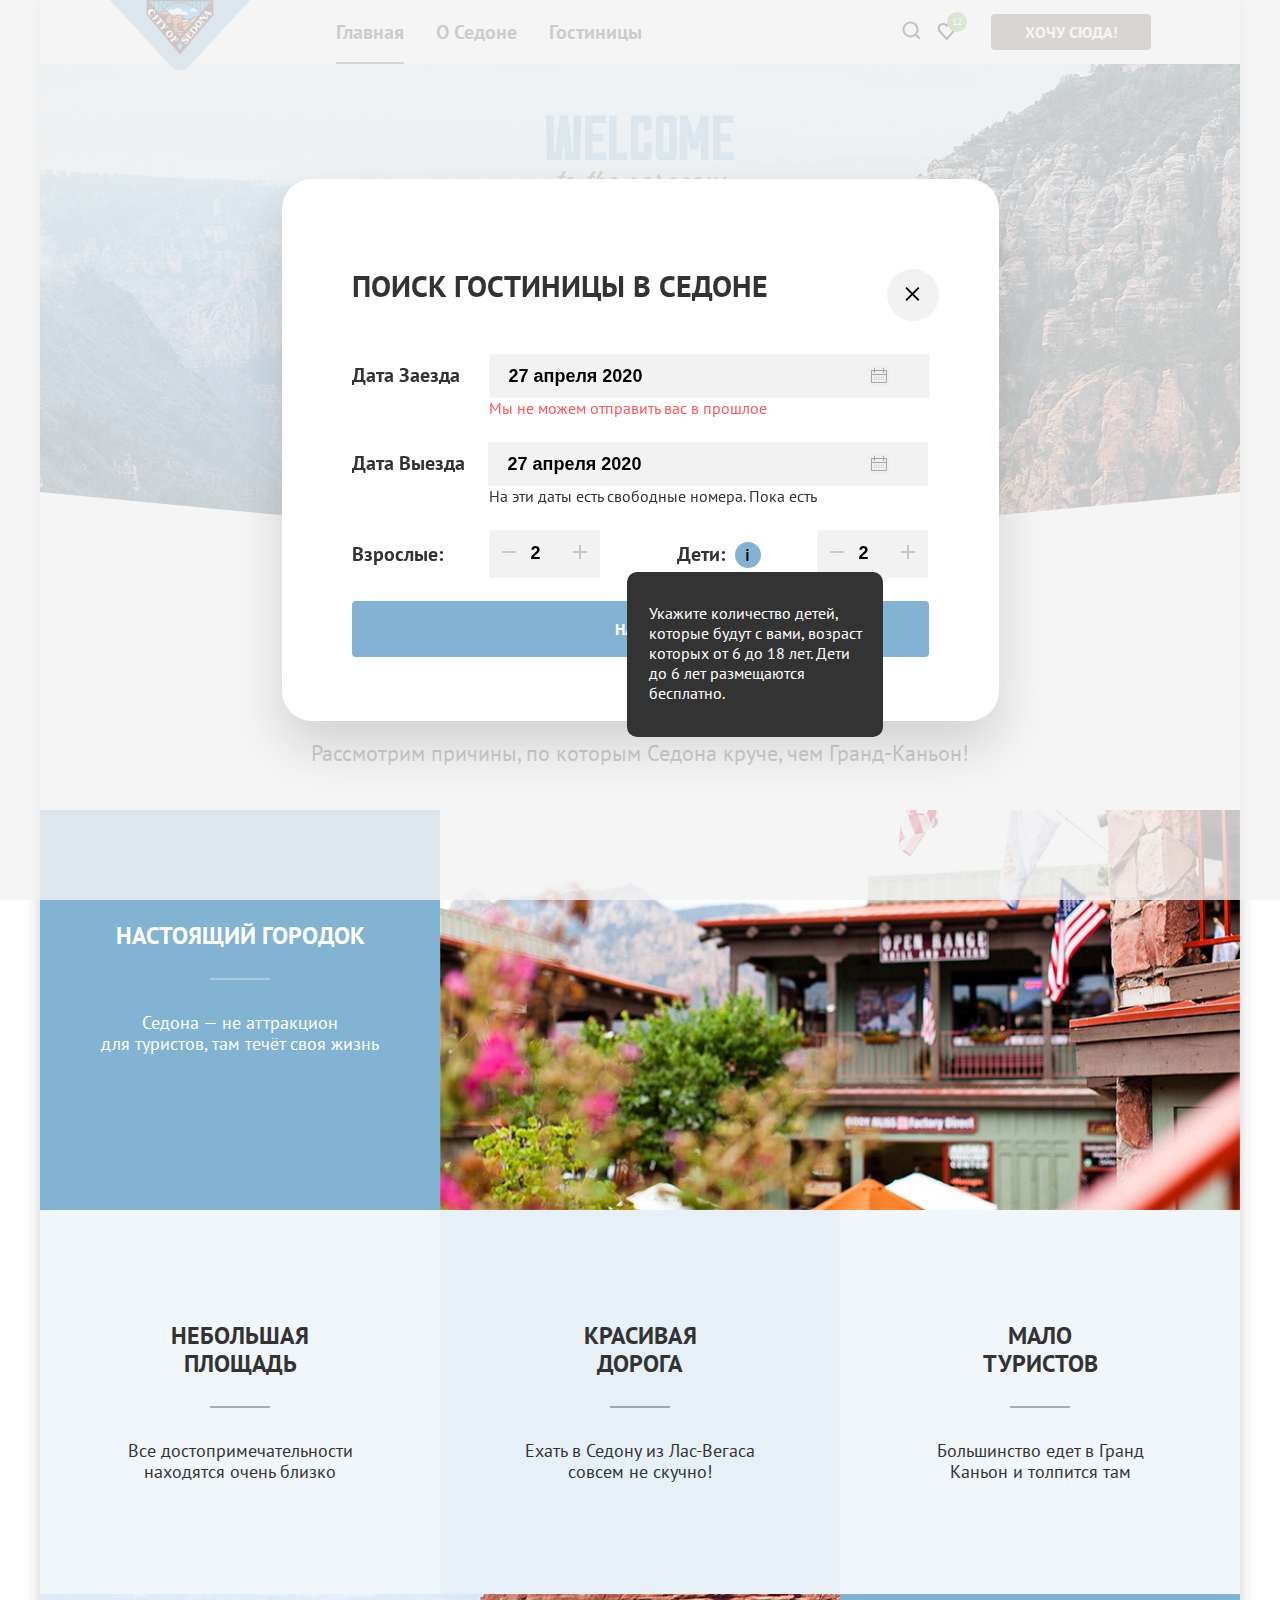
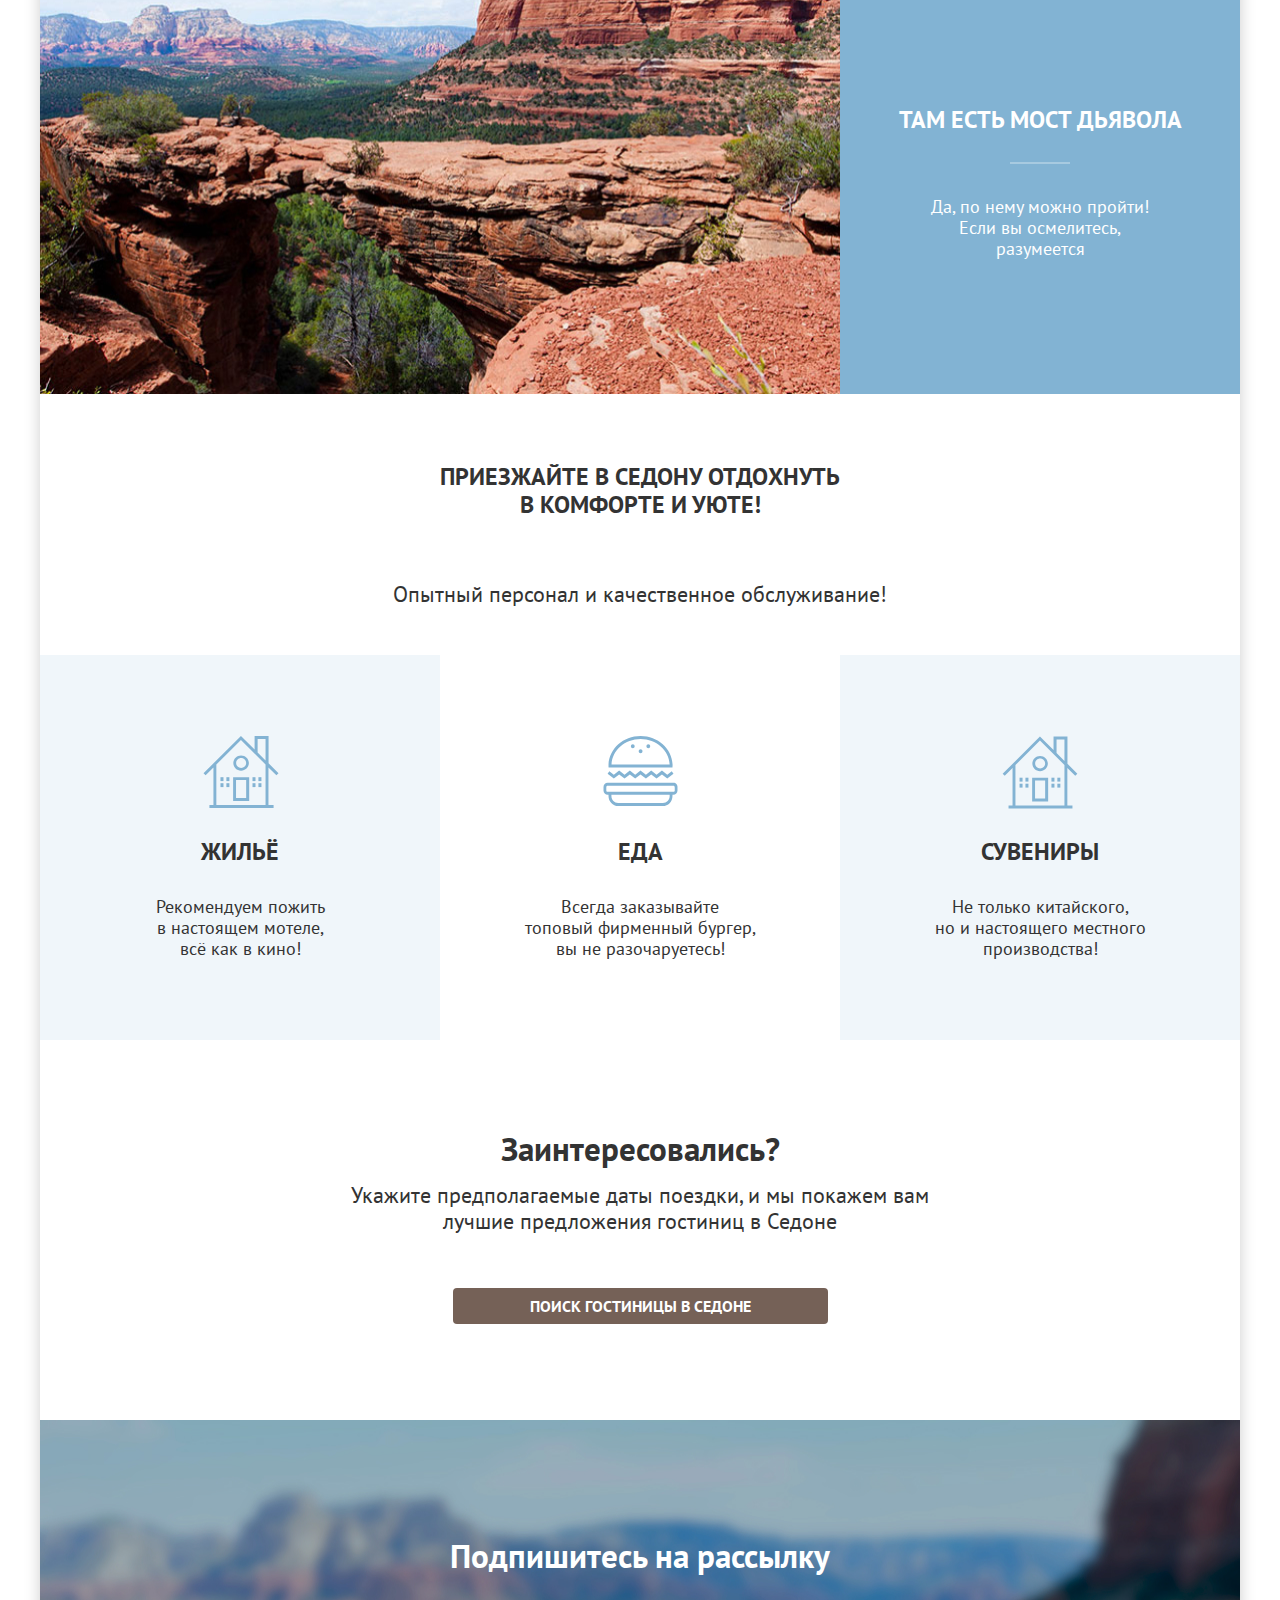
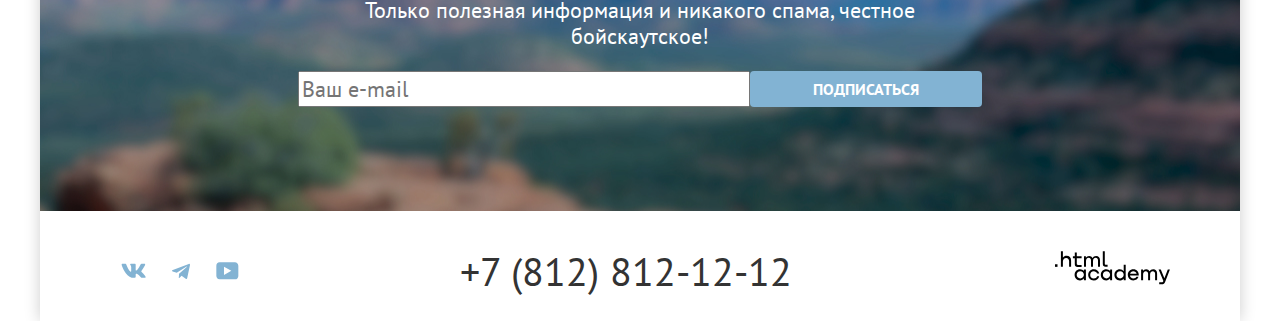
==== commit bac5d6c7: "Merge pull request #10 from d7add9/master" ====
--- a/index.html
+++ b/index.html
@@ -249,7 +249,7 @@
 <label class="field-label" for="adults">Взрослые:</label>
 <span class="field-box">
   <button class="field-button minus">
-    <svg width="21" height="20" aria-hidden="true" focusable="false" viewBox="0 0 21 20" fill="none" xmlns="http://www.w3.org/2000/svg">
+    <svg width="20" height="20" aria-hidden="true" focusable="false" viewBox="0 0 21 20" fill="none" xmlns="http://www.w3.org/2000/svg">
       <path d="M3.39282 9V11H17.3928V9H3.39282Z" fill="black"/>
       </svg>
       <span class="visually-hidden">Минус</span>
@@ -266,19 +266,21 @@
   <div class="field field-children">
     <label class="field-label" for="children">Дети:
 
-    <div class="popover modal-popover">
+
     <button class="button-info popover-close-button">
       <span class="visually-hidden">Закрыть</span>
     </button>
+
+ <div class="popover modal-popover">
       <div class="popover-content">
         <p>Укажите количество детей, которые будут с вами, возраст которых от 6 до 18 лет. Дети до 6 лет размещаются бесплатно.</p>
         </div>
       </div>
 
     </label>
-    <span class="field-box">
+    <span class="field-box field-box-children">
       <button class="field-button minus">
-        <svg width="21" height="20" aria-hidden="true" focusable="false" viewBox="0 0 21 20" fill="none" xmlns="http://www.w3.org/2000/svg">
+        <svg width="20" height="20" aria-hidden="true" focusable="false" viewBox="0 0 21 20" fill="none" xmlns="http://www.w3.org/2000/svg">
           <path d="M3.39282 9V11H17.3928V9H3.39282Z" fill="black"/>
           </svg>
           <span class="visually-hidden">Минус</span>
--- a/styles/styles.css
+++ b/styles/styles.css
@@ -120,6 +120,10 @@
   background-color: #6C9E42;
 }
 
+
+.button-form {
+  min-width: 191px;
+}
 .button-blue {
   background-color: #82B3D3;
 }
@@ -670,6 +674,7 @@
   line-height: 21px;
   list-style: none;
   display: flex;
+  width: 200px;
   margin: 0;
   padding: 0;
   list-style-type: none;
@@ -701,6 +706,7 @@
 .catalog-filter-form {
   display: flex;
   flex-wrap: nowrap;
+  width: 1060px;
 }
 
 .catalog-filter-group {
@@ -716,7 +722,7 @@
 
 .catalog-filter-group:nth-child(2) {
   width: 150px;
-  margin-right: 167px;
+  margin-right: 140px;
 }
 
 .catalog-filter-group:nth-child(3) {
@@ -724,6 +730,10 @@
   margin-right: 70px;
 }
 
+
+.form-buttons-container {
+  margin-top: 56px;
+}
 .catalog-filter-item {
   font-size: 18px;
   line-height: 23px;
@@ -776,15 +786,21 @@
 }
 
 
-.control-input:hover .custom-checkbox {
+.control-input:hover + .custom-checkbox,
+.control-input:hover + .custom-radio
+{
 opacity: 0.5;
 }
 
-.control-input:focus .custom-checkbox {
+.control-input:focus + .custom-checkbox,
+.control-input:focus + .custom-radio
+{
   outline: 3px solid rgba(131, 179, 211, 1);
 }
 
-.control-input:disabled ~ .custom-checkbox + .button-label-text {
+.control-input:disabled ~ .custom-checkbox + .button-label-text,
+.control-input:disabled ~ .custom-radio + .button-label-text
+{
   opacity: 0.3;
 }
 
@@ -827,6 +843,7 @@
 
 
 .catalog-filter-list {
+  width: 150px;
   list-style: none;
   margin: 0;
   padding: 0;
@@ -884,7 +901,6 @@
 }
 .toggle-min {
   top: -10px;
-  left: -10px;
   }
 
 
@@ -1301,11 +1317,23 @@
   line-height: 24px;
 }
 
+
+.arrival-date {
+  margin-right: 24px;
+}
+
+.departure-date
+{
+  margin-right: 18px;
+}
+
 .field-label {
   margin-right: 46px;
+  position: relative;
 }
 .modal-search-block {
   position: relative;
+  width: 577px;
   grid-column: 1 / -1;
 }
 
@@ -1322,7 +1350,7 @@
   font-size: 18px;
   line-height: 20px;
   background-color: #F2F2F2;
-  padding: 12px 295px 12px 20px;
+  padding: 12px 200px 12px 20px;
 }
 
 
@@ -1334,6 +1362,7 @@
  grid-column: 2 / 3;
  justify-content: flex-end;
 }
+
 
 .date-button {
   position: absolute;
@@ -1346,10 +1375,13 @@
   border: none;
 }
 
+
 .date-comment {
   font-size: 16px;
   line-height: 21px;
+  margin: 0;
   margin-left: 137px;
+
 }
 
 .date-comment-red {
@@ -1388,6 +1420,10 @@
 }
 
 
+.field-box-children {
+margin-left: 46px;
+}
+
 .field-box svg path,
 .field-box:active svg path {
   fill: rgba(117, 97, 87, 0.3);
@@ -1411,23 +1447,27 @@
     .popover-content {
       position:absolute;
       box-sizing: border-box;
-      top: 0;
-      right: 1;
+      top: 30px;
+     left: -50px;
       z-index: 1;
       width: 256px;
       min-height: 143px;
-      padding; 15px 18px 18px 22px;
+      padding: 15px 18px 18px 22px;
+      font-weight: 400;
       font-size: 16px;
-      font-weight: 20px;
+     line-height: 20px;
       color: #FFFFFF;
       background-color: rgba(51, 51, 51, 1);
       border-radius: 10px;
       box-shadow: rgba(0, 0, 0, 0.3);
     }
 
+
 .popover-close-button {
+  position: absolute;
   width: 26px;
   height: 26px;
+  margin-left: 10px;
   background-color: rgba(131, 179, 211, 1);
   background-image: url(../images/icon-info.svg);
   background-repeat: no-repeat;
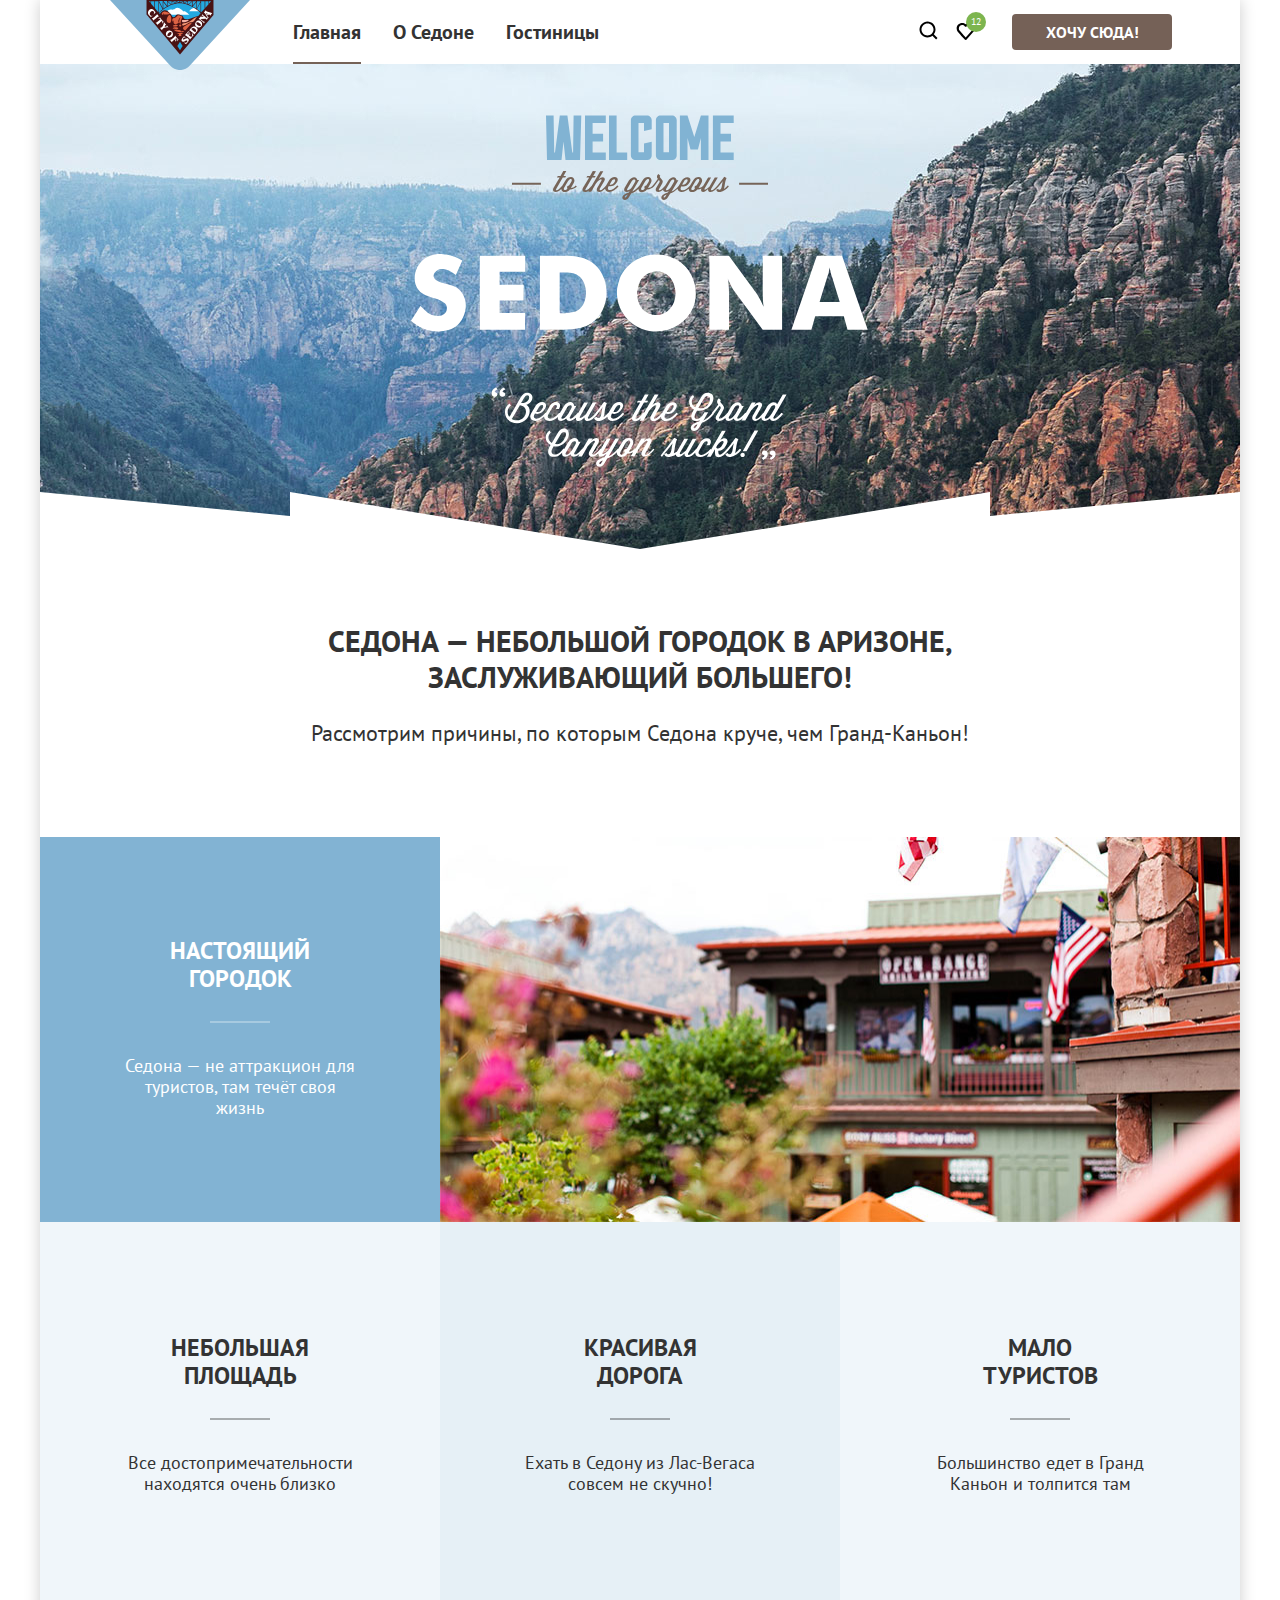
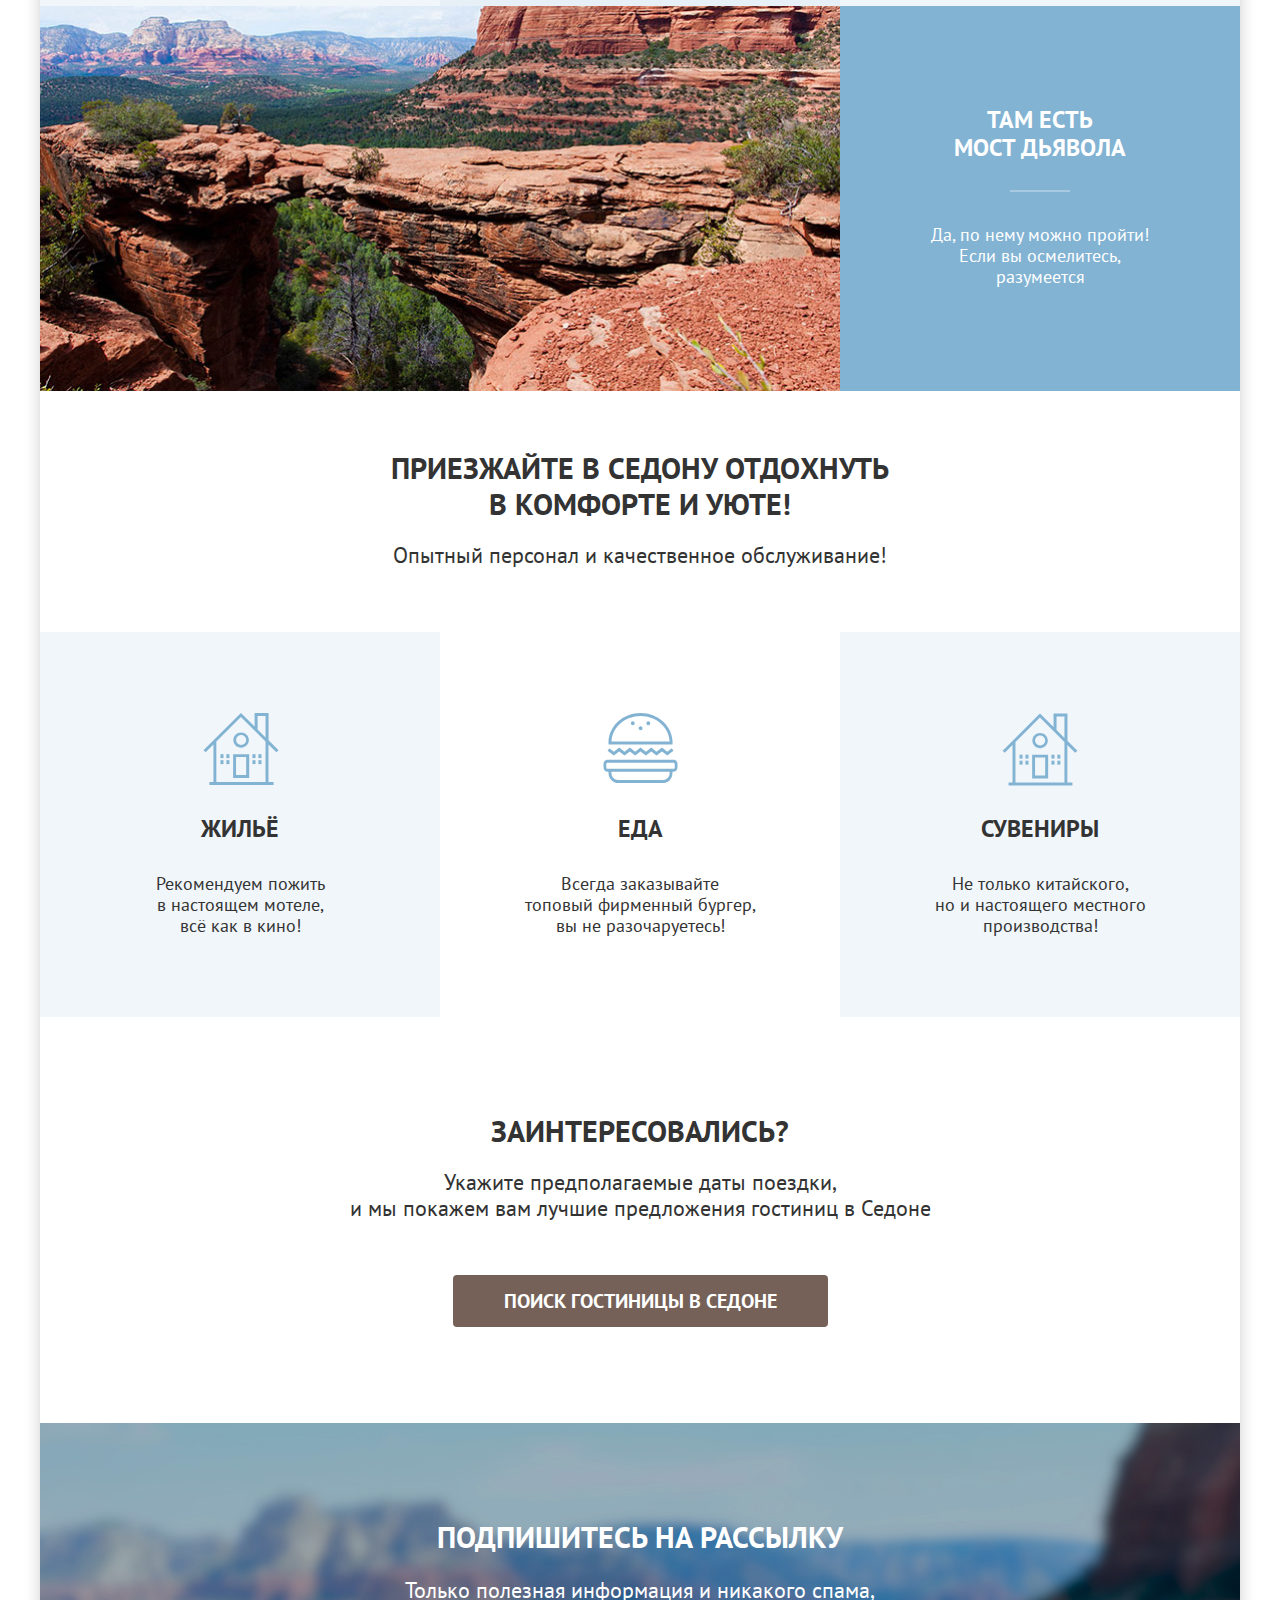
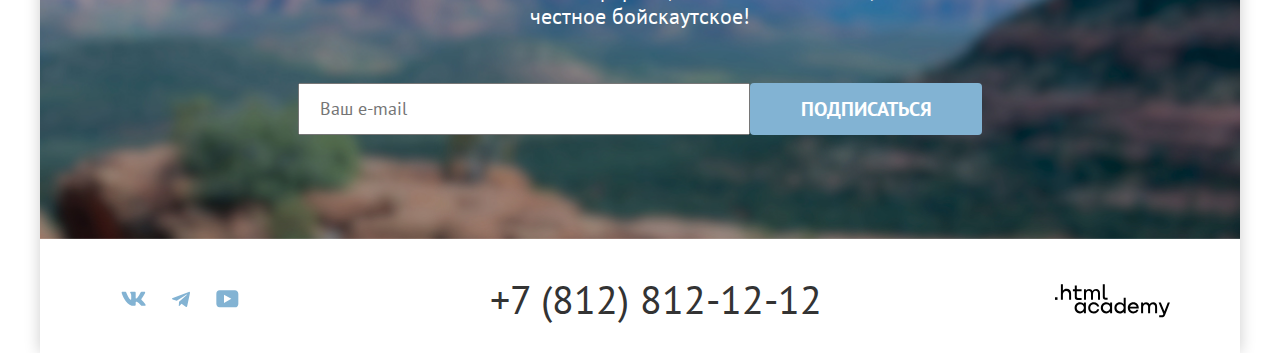
==== commit 7911d546: "pixel perfect главной страницы" ====
--- a/index.html
+++ b/index.html
@@ -29,7 +29,8 @@
           <ul class="navigation-user">
             <li class="navigation-user-item">
               <a class="navigation-user-link" href="#">
-                <svg  class="navigation-icon" aria-hidden="true" focusable="false" width="19" height="19" viewBox="0 0 19 19" fill="none" xmlns="http://www.w3.org/2000/svg">
+                <svg class="navigation-icon" aria-hidden="true" focusable="false" width="19" height="19"
+                  viewBox="0 0 19 19" fill="none" xmlns="http://www.w3.org/2000/svg">
                   <path
                     d="M18.5 17.0083L14.8 13.3287C15.8 12.0359 16.5 10.3453 16.5 8.4558C16.5 4.08011 12.9 0.5 8.5 0.5C4.1 0.5 0.5 4.17956 0.5 8.55525C0.5 12.9309 4.1 16.511 8.5 16.511C10.3 16.511 12 15.9144 13.4 14.8204L17.1 18.5L18.5 17.0083ZM8.5 14.5221C5.2 14.5221 2.5 11.837 2.5 8.55525C2.5 5.27348 5.2 2.5884 8.5 2.5884C11.8 2.5884 14.5 5.27348 14.5 8.55525C14.5 11.837 11.8 14.5221 8.5 14.5221Z"
                     fill="black" />
@@ -41,9 +42,12 @@
             </li>
             <li class="navigation-user-item">
               <a class="navigation-user-link navigation-favorite" href="#">
-                <svg class="navigation-icon" aria-hidden="true" focusable="false" width="19" height="17" viewBox="0 0 19 17" fill="none" xmlns="http://www.w3.org/2000/svg">
-                  <path d="M9.57663 17C9.27578 17 8.97493 16.9 8.77436 16.6C3.35903 10.5 2.05534 9.1 1.75449 8.7C1.0525 7.8 0.651367 6.6 0.651367 5.4C0.651367 2.4 3.05818 0 6.16698 0C7.47067 0 8.67407 0.5 9.67691 1.3C10.6797 0.5 11.9834 0 13.1868 0C16.1954 0 18.7025 2.4 18.7025 5.4C18.7025 6.7 18.201 7.9 17.3988 8.8L10.3789 16.7C10.1783 16.9 9.97776 17 9.57663 17ZM3.5596 7.5C3.86045 7.9 7.06953 11.5 9.67691 14.4L15.8945 7.4C16.3959 6.9 16.5965 6.2 16.5965 5.4C16.5965 3.6 15.0922 2.1 13.2871 2.1C12.2843 2.1 11.2815 2.6 10.5795 3.4C10.2786 3.7 9.97776 3.8 9.67691 3.8C9.37606 3.8 9.07521 3.6 8.87464 3.4C8.17265 2.6 7.16982 2.1 6.16698 2.1C4.36187 2.1 2.85761 3.6 2.85761 5.4C2.75733 6.3 3.15846 7 3.5596 7.5C3.45931 7.5 3.45931 7.5 3.5596 7.5Z" fill="black"/>
-                  </svg>
+                <svg class="navigation-icon" aria-hidden="true" focusable="false" width="19" height="17"
+                  viewBox="0 0 19 17" fill="none" xmlns="http://www.w3.org/2000/svg">
+                  <path
+                    d="M9.57663 17C9.27578 17 8.97493 16.9 8.77436 16.6C3.35903 10.5 2.05534 9.1 1.75449 8.7C1.0525 7.8 0.651367 6.6 0.651367 5.4C0.651367 2.4 3.05818 0 6.16698 0C7.47067 0 8.67407 0.5 9.67691 1.3C10.6797 0.5 11.9834 0 13.1868 0C16.1954 0 18.7025 2.4 18.7025 5.4C18.7025 6.7 18.201 7.9 17.3988 8.8L10.3789 16.7C10.1783 16.9 9.97776 17 9.57663 17ZM3.5596 7.5C3.86045 7.9 7.06953 11.5 9.67691 14.4L15.8945 7.4C16.3959 6.9 16.5965 6.2 16.5965 5.4C16.5965 3.6 15.0922 2.1 13.2871 2.1C12.2843 2.1 11.2815 2.6 10.5795 3.4C10.2786 3.7 9.97776 3.8 9.67691 3.8C9.37606 3.8 9.07521 3.6 8.87464 3.4C8.17265 2.6 7.16982 2.1 6.16698 2.1C4.36187 2.1 2.85761 3.6 2.85761 5.4C2.75733 6.3 3.15846 7 3.5596 7.5C3.45931 7.5 3.45931 7.5 3.5596 7.5Z"
+                    fill="black" />
+                </svg>
 
                 <span class="favorites-count">12</span>
                 <span class="visually-hidden">
@@ -73,10 +77,10 @@
           <ul class="advantages-list">
             <li class="advantages-item advantages-item-blue">
               <div class="advantages-description-wrapper">
-                <h3 class="advantages-title">Настоящий городок</h3>
-                <p class="advantages-description">Седона — не аттракцион <br>для туристов, там течёт своя жизнь</p>
-              </div>
-              <img class="advantages-image" src="./images/sedona.jpg" width="800" height="400" alt="Фото Седоны">
+                <h3 class="advantages-title">Настоящий<br> городок</h3>
+                <p class="advantages-description">Седона — не аттракцион для<br> туристов, там течёт своя<br> жизнь</p>
+              </div>
+              <img class="advantages-image" src="./images/sedona.jpg" width="800" height="385" alt="Фото Седоны">
             </li>
             <li class="advantages-item advantages-item-grey">
               <div class="advantages-description-wrapper">
@@ -101,17 +105,17 @@
             </li>
             <li class="advantages-item advantages-item-blue advantages-item-reverse">
               <div class="advantages-description-wrapper">
-                <h3 class="advantages-title">Там есть мост дьявола</h3>
+                <h3 class="advantages-title">Там есть<br> мост дьявола</h3>
                 <p class="advantages-description">Да, по нему можно пройти!<br> Если вы осмелитесь,<br> разумеется</p>
               </div>
-              <img class="advantages-image" src="./images/bridge.jpg" width="800" height="400" alt="Фото Седоны">
+              <img class="advantages-image" src="./images/bridge.jpg" width="800" height="385" alt="Фото Седоны">
             </li>
           </ul>
         </section>
         <section class="advantages-offers">
-          <div class="advantages-title-container">
-            <h2 class="advantages-title">Приезжайте в Седону отдохнуть<br> в комфорте и уюте!</h2>
-            <p>Опытный персонал и качественное обслуживание!</p>
+          <div class="advantages-title-container advantages-wide-container">
+            <h2 class="advantages-wide-title">Приезжайте в Седону отдохнуть<br> в комфорте и уюте!</h2>
+            <p class="advantages-wide-description">Опытный персонал и качественное обслуживание!</p>
           </div>
           <ul class="offers-list">
             <li class="offers-item advantages-item-grey">
@@ -139,14 +143,14 @@
         </section>
         <section class="main-search">
           <h2 class="search-title">Заинтересовались?</h2>
-          <p class="search-description">Укажите предполагаемые даты поездки, и мы покажем вам<br> лучшие предложения
+          <p class="search-description">Укажите предполагаемые даты поездки,<br> и мы покажем вам лучшие предложения
             гостиниц
             в Седоне</p>
           <button class="button hotel-search-button" type="submit">поиск гостиницы в седоне</button>
         </section>
         <section class="subscribe subscribe-main">
           <h2 class="subscribe-title">Подпишитесь на рассылку</h2>
-          <p class="subscribe-description">Только полезная информация и никакого спама, честное бойскаутское!</p>
+          <p class="subscribe-description">Только полезная информация и никакого спама,<br> честное бойскаутское!</p>
           <form class="subscribe-form" action="https://echo.htmlacademy.ru/" method="post">
             <input type="email" class="field" name="user-email" placeholder="Ваш e-mail">
             <button class="button button-blue button-subscribe" type="submit">ПОДПИСАТЬСЯ</button>
@@ -160,25 +164,34 @@
             <li class="footer-social-item">
               <a class="footer-social-link footer-social-vk" href="">
                 <span class="visually-hidden">VK</span>
-                <svg class="social-icon" width="25" height="15" aria-hidden="true" focusable="false" viewBox="0 0 25 15" fill="none" xmlns="http://www.w3.org/2000/svg">
-                  <path fill-rule="evenodd" clip-rule="evenodd" d="M24.1164 1.80445C24.2824 1.25845 24.1164 0.856445 23.3214 0.856445H20.6964C20.0284 0.856445 19.7204 1.20345 19.5534 1.58645C19.5534 1.58645 18.2184 4.78245 16.3274 6.85845C15.7154 7.46045 15.4374 7.65145 15.1034 7.65145C14.9364 7.65145 14.6854 7.46045 14.6854 6.91345V1.80445C14.6854 1.14845 14.5014 0.856445 13.9454 0.856445H9.81738C9.40038 0.856445 9.14938 1.16045 9.14938 1.44945C9.14938 2.07045 10.0954 2.21445 10.1924 3.96245V7.76045C10.1924 8.59345 10.0394 8.74444 9.70538 8.74444C8.81538 8.74444 6.65038 5.53345 5.36538 1.85945C5.11638 1.14445 4.86438 0.856445 4.19338 0.856445H1.56638C0.816382 0.856445 0.666382 1.20345 0.666382 1.58645C0.666382 2.26845 1.55638 5.65645 4.81138 10.1374C6.98138 13.1974 10.0364 14.8564 12.8194 14.8564C14.4884 14.8564 14.6944 14.4884 14.6944 13.8534V11.5404C14.6944 10.8034 14.8524 10.6564 15.3814 10.6564C15.7714 10.6564 16.4384 10.8484 17.9964 12.3234C19.7764 14.0724 20.0694 14.8564 21.0714 14.8564H23.6964C24.4464 14.8564 24.8224 14.4884 24.6064 13.7604C24.3684 13.0364 23.5184 11.9854 22.3914 10.7384C21.7794 10.0284 20.8614 9.26345 20.5824 8.88045C20.1934 8.38945 20.3044 8.17044 20.5824 7.73345C20.5824 7.73345 23.7824 3.30745 24.1154 1.80445H24.1164Z" fill="#83B3D3"/>
-                  </svg>
+                <svg class="social-icon" width="25" height="15" aria-hidden="true" focusable="false" viewBox="0 0 25 15"
+                  fill="none" xmlns="http://www.w3.org/2000/svg">
+                  <path fill-rule="evenodd" clip-rule="evenodd"
+                    d="M24.1164 1.80445C24.2824 1.25845 24.1164 0.856445 23.3214 0.856445H20.6964C20.0284 0.856445 19.7204 1.20345 19.5534 1.58645C19.5534 1.58645 18.2184 4.78245 16.3274 6.85845C15.7154 7.46045 15.4374 7.65145 15.1034 7.65145C14.9364 7.65145 14.6854 7.46045 14.6854 6.91345V1.80445C14.6854 1.14845 14.5014 0.856445 13.9454 0.856445H9.81738C9.40038 0.856445 9.14938 1.16045 9.14938 1.44945C9.14938 2.07045 10.0954 2.21445 10.1924 3.96245V7.76045C10.1924 8.59345 10.0394 8.74444 9.70538 8.74444C8.81538 8.74444 6.65038 5.53345 5.36538 1.85945C5.11638 1.14445 4.86438 0.856445 4.19338 0.856445H1.56638C0.816382 0.856445 0.666382 1.20345 0.666382 1.58645C0.666382 2.26845 1.55638 5.65645 4.81138 10.1374C6.98138 13.1974 10.0364 14.8564 12.8194 14.8564C14.4884 14.8564 14.6944 14.4884 14.6944 13.8534V11.5404C14.6944 10.8034 14.8524 10.6564 15.3814 10.6564C15.7714 10.6564 16.4384 10.8484 17.9964 12.3234C19.7764 14.0724 20.0694 14.8564 21.0714 14.8564H23.6964C24.4464 14.8564 24.8224 14.4884 24.6064 13.7604C24.3684 13.0364 23.5184 11.9854 22.3914 10.7384C21.7794 10.0284 20.8614 9.26345 20.5824 8.88045C20.1934 8.38945 20.3044 8.17044 20.5824 7.73345C20.5824 7.73345 23.7824 3.30745 24.1154 1.80445H24.1164Z"
+                    fill="#83B3D3" />
+                </svg>
               </a>
             </li>
             <li class="footer-social-item">
               <a class="footer-social-link footer-social-tg" href="">
                 <span class="visually-hidden">Telegram</span>
-                <svg class="social-icon" width="18" height="16" aria-hidden="true" focusable="false" viewBox="0 0 18 16" fill="none" xmlns="http://www.w3.org/2000/svg">
-                  <path d="M16.785 0.955705L0.840489 7.1042C-0.247661 7.54126 -0.241365 8.14828 0.640845 8.41897L4.73445 9.69597L14.2058 3.72014C14.6537 3.44766 15.0629 3.59424 14.7265 3.89281L7.05283 10.8183H7.05103L7.05283 10.8192L6.77045 15.0387C7.18413 15.0387 7.36669 14.8489 7.59871 14.625L9.58705 12.6915L13.7229 15.7464C14.4855 16.1664 15.0332 15.9506 15.2229 15.0405L17.9379 2.2453C18.2158 1.13107 17.5126 0.626562 16.785 0.955705Z" fill="#83B3D3"/>
-                  </svg>
+                <svg class="social-icon" width="18" height="16" aria-hidden="true" focusable="false" viewBox="0 0 18 16"
+                  fill="none" xmlns="http://www.w3.org/2000/svg">
+                  <path
+                    d="M16.785 0.955705L0.840489 7.1042C-0.247661 7.54126 -0.241365 8.14828 0.640845 8.41897L4.73445 9.69597L14.2058 3.72014C14.6537 3.44766 15.0629 3.59424 14.7265 3.89281L7.05283 10.8183H7.05103L7.05283 10.8192L6.77045 15.0387C7.18413 15.0387 7.36669 14.8489 7.59871 14.625L9.58705 12.6915L13.7229 15.7464C14.4855 16.1664 15.0332 15.9506 15.2229 15.0405L17.9379 2.2453C18.2158 1.13107 17.5126 0.626562 16.785 0.955705Z"
+                    fill="#83B3D3" />
+                </svg>
               </a>
             </li>
             <li class="footer-social-item">
               <a class="footer-social-link footer-social-yt" href="">
                 <span class="visually-hidden">Youtube</span>
-                <svg class="social-icon" width="23" height="18" aria-hidden="true" focusable="false" viewBox="0 0 23 18" fill="none" xmlns="http://www.w3.org/2000/svg">
-                  <path d="M18.9402 0.356445H3.50738C1.64668 0.356445 0.333252 1.9502 0.333252 3.75645V13.8502C0.333252 15.7627 1.64668 17.3564 3.50738 17.3564H19.1591C20.8009 17.3564 22.3333 15.7627 22.3333 13.9564V3.75645C22.1143 1.9502 20.8009 0.356445 18.9402 0.356445ZM7.99494 12.8939V4.81894L15.3283 8.85645L7.99494 12.8939Z" fill="#83B3D3"/>
-                  </svg>
+                <svg class="social-icon" width="23" height="18" aria-hidden="true" focusable="false" viewBox="0 0 23 18"
+                  fill="none" xmlns="http://www.w3.org/2000/svg">
+                  <path
+                    d="M18.9402 0.356445H3.50738C1.64668 0.356445 0.333252 1.9502 0.333252 3.75645V13.8502C0.333252 15.7627 1.64668 17.3564 3.50738 17.3564H19.1591C20.8009 17.3564 22.3333 15.7627 22.3333 13.9564V3.75645C22.1143 1.9502 20.8009 0.356445 18.9402 0.356445ZM7.99494 12.8939V4.81894L15.3283 8.85645L7.99494 12.8939Z"
+                    fill="#83B3D3" />
+                </svg>
               </a>
             </li>
           </ul>
@@ -193,20 +206,43 @@
           <h2 class="visually-hidden">Контакты разработчика</h2>
           <a href="#">
             <span class="visually-hidden">Разработчик</span>
-            <svg class="developer-logo" width="115" height="34" aria-hidden="true" focusable="false" viewBox="0 0 115 34" fill="none" xmlns="http://www.w3.org/2000/svg">
-              <path d="M0 13.2564V15.8564H2.5V13.2564H0Z" fill="black"/>
-              <path d="M11.6 4.85645C10 4.85645 8.8 5.55645 8 6.55645H7.9V0.356445H5.9V15.8564H7.9V10.5564C7.9 8.45645 9.2 6.95645 11.2 6.95645C13 6.95645 14.1 8.35645 14.1 10.1564V15.8564H16.1V9.75644C16.2 6.75644 14.3 4.85645 11.6 4.85645Z" fill="black"/>
-              <path d="M26.6 5.15645H21.8V1.45645H19.8V5.25645H17.9V7.25645H19.8V13.2564C19.8 14.9564 20.8 15.9564 22.5 15.9564H26.6V13.9564H22.9C22.2 13.9564 21.8 13.5564 21.8 12.8564V7.15645H26.6V5.15645Z" fill="black"/>
-              <path d="M41.1 4.95645C39.5 4.95645 38.2 5.75644 37.6 7.05645H37.5C36.9 5.85645 35.7 4.95645 34.1 4.95645C32.7 4.95645 31.6 5.75645 31 6.75645H30.9V5.15645H29V15.7564H31V10.3564C31 8.35645 32 6.85645 33.6 6.85645C35.1 6.85645 36 7.85645 36 9.45645V15.7564H38V10.1564C38 7.75645 39.4 6.85645 40.6 6.85645C42.1 6.85645 43 7.85645 43 9.45645V15.7564H45V9.25644C45.1 6.75644 43.6 4.95645 41.1 4.95645Z" fill="black"/>
-              <path d="M47.8 13.0564C47.8 14.7564 48.8 15.7564 50.6 15.7564H52.6V13.7564H50.9C50.2 13.7564 49.8 13.3564 49.8 12.6564V0.356445H47.8V13.0564Z" fill="black"/>
-              <path d="M28.9 20.0564C28 18.9564 26.7 18.2564 25 18.2564C21.9 18.2564 19.6 20.5564 19.6 23.8564C19.6 27.1564 21.9 29.4564 25 29.4564C26.8 29.4564 28 28.6564 28.8 27.5564H28.9V29.1564H30.9V18.5564H28.9V20.0564ZM25.3 27.4564C23.1 27.4564 21.7 25.8564 21.7 23.8564C21.7 21.8564 23.1 20.2564 25.3 20.2564C27.5 20.2564 28.9 21.8564 28.9 23.8564C28.9 25.7564 27.5 27.4564 25.3 27.4564Z" fill="black"/>
-              <path d="M44.2 22.3564C43.7 19.9564 41.6 18.2564 38.8 18.2564C35.4 18.2564 33.2 20.7564 33.2 23.8564C33.2 26.9564 35.4 29.4564 38.8 29.4564C41.6 29.4564 43.7 27.6564 44.2 25.2564H42.1C41.7 26.5564 40.4 27.5564 38.8 27.5564C36.6 27.5564 35.2 25.9564 35.2 23.9564C35.2 21.9564 36.6 20.3564 38.8 20.3564C40.4 20.3564 41.6 21.3564 42.1 22.5564H44.2V22.3564Z" fill="black"/>
-              <path d="M55.1 20.0564C54.2 18.9564 52.9 18.2564 51.2 18.2564C48.1 18.2564 45.8 20.5564 45.8 23.8564C45.8 27.1564 48.1 29.4564 51.2 29.4564C53 29.4564 54.2 28.6564 55 27.5564H55.1V29.1564H57.1V18.5564H55.1V20.0564ZM51.5 27.4564C49.3 27.4564 47.9 25.8564 47.9 23.8564C47.9 21.8564 49.3 20.2564 51.5 20.2564C53.7 20.2564 55.1 21.8564 55.1 23.8564C55.1 25.7564 53.6 27.4564 51.5 27.4564Z" fill="black"/>
-              <path d="M68.7 20.1564C67.8 19.0564 66.5 18.2564 64.8 18.2564C61.7 18.2564 59.4 20.5564 59.4 23.8564C59.4 27.1564 61.6 29.4564 64.8 29.4564C66.5 29.4564 67.8 28.6564 68.6 27.6564H68.7V29.1564H70.7V13.7564H68.7V20.1564ZM65.1 27.4564C62.9 27.4564 61.5 25.8564 61.5 23.8564C61.5 21.8564 62.9 20.2564 65.1 20.2564C67.3 20.2564 68.7 21.8564 68.7 23.8564C68.6 25.8564 67.2 27.4564 65.1 27.4564Z" fill="black"/>
-              <path d="M78.3 18.2564C75 18.2564 72.8 20.7564 72.8 23.8564C72.8 26.8564 74.9 29.4564 78.3 29.4564C80.8 29.4564 82.8 28.1564 83.5 25.8564H81.4C80.9 26.8564 79.8 27.4564 78.4 27.4564C76.5 27.4564 75.1 26.1564 75 24.5564H83.8C84 20.9564 81.8 18.2564 78.3 18.2564ZM78.3 20.1564C80 20.1564 81.3 21.1564 81.6 22.7564H75.1C75.4 21.2564 76.6 20.1564 78.3 20.1564Z" fill="black"/>
-              <path d="M98.2 18.2564C96.6 18.2564 95.3 19.0564 94.6 20.2564H94.5C93.9 19.0564 92.7 18.2564 91.1 18.2564C89.7 18.2564 88.6 18.9564 88 20.0564V18.5564H86.1V29.1564H88.1V23.7564C88.1 21.7564 89.1 20.3564 90.7 20.2564C92.2 20.2564 93.1 21.2564 93.1 22.8564V29.1564H95.1V23.5564C95.1 21.1564 96.5 20.2564 97.7 20.2564C99.2 20.2564 100.1 21.2564 100.1 22.8564V29.1564H102.1V22.6564C102.2 20.0564 100.7 18.2564 98.2 18.2564Z" fill="black"/>
-              <path d="M109.4 27.3564L105.8 18.4564H103.6L108.4 30.0564C108.1 30.9564 107.7 31.2564 106.7 31.2564H104.2V33.2564H106.7C108.5 33.2564 109.5 32.4564 110.2 30.6564L114.9 18.4564H112.8L109.4 27.3564Z" fill="black"/>
-              </svg>
+            <svg class="developer-logo" width="115" height="34" aria-hidden="true" focusable="false"
+              viewBox="0 0 115 34" fill="none" xmlns="http://www.w3.org/2000/svg">
+              <path d="M0 13.2564V15.8564H2.5V13.2564H0Z" fill="black" />
+              <path
+                d="M11.6 4.85645C10 4.85645 8.8 5.55645 8 6.55645H7.9V0.356445H5.9V15.8564H7.9V10.5564C7.9 8.45645 9.2 6.95645 11.2 6.95645C13 6.95645 14.1 8.35645 14.1 10.1564V15.8564H16.1V9.75644C16.2 6.75644 14.3 4.85645 11.6 4.85645Z"
+                fill="black" />
+              <path
+                d="M26.6 5.15645H21.8V1.45645H19.8V5.25645H17.9V7.25645H19.8V13.2564C19.8 14.9564 20.8 15.9564 22.5 15.9564H26.6V13.9564H22.9C22.2 13.9564 21.8 13.5564 21.8 12.8564V7.15645H26.6V5.15645Z"
+                fill="black" />
+              <path
+                d="M41.1 4.95645C39.5 4.95645 38.2 5.75644 37.6 7.05645H37.5C36.9 5.85645 35.7 4.95645 34.1 4.95645C32.7 4.95645 31.6 5.75645 31 6.75645H30.9V5.15645H29V15.7564H31V10.3564C31 8.35645 32 6.85645 33.6 6.85645C35.1 6.85645 36 7.85645 36 9.45645V15.7564H38V10.1564C38 7.75645 39.4 6.85645 40.6 6.85645C42.1 6.85645 43 7.85645 43 9.45645V15.7564H45V9.25644C45.1 6.75644 43.6 4.95645 41.1 4.95645Z"
+                fill="black" />
+              <path
+                d="M47.8 13.0564C47.8 14.7564 48.8 15.7564 50.6 15.7564H52.6V13.7564H50.9C50.2 13.7564 49.8 13.3564 49.8 12.6564V0.356445H47.8V13.0564Z"
+                fill="black" />
+              <path
+                d="M28.9 20.0564C28 18.9564 26.7 18.2564 25 18.2564C21.9 18.2564 19.6 20.5564 19.6 23.8564C19.6 27.1564 21.9 29.4564 25 29.4564C26.8 29.4564 28 28.6564 28.8 27.5564H28.9V29.1564H30.9V18.5564H28.9V20.0564ZM25.3 27.4564C23.1 27.4564 21.7 25.8564 21.7 23.8564C21.7 21.8564 23.1 20.2564 25.3 20.2564C27.5 20.2564 28.9 21.8564 28.9 23.8564C28.9 25.7564 27.5 27.4564 25.3 27.4564Z"
+                fill="black" />
+              <path
+                d="M44.2 22.3564C43.7 19.9564 41.6 18.2564 38.8 18.2564C35.4 18.2564 33.2 20.7564 33.2 23.8564C33.2 26.9564 35.4 29.4564 38.8 29.4564C41.6 29.4564 43.7 27.6564 44.2 25.2564H42.1C41.7 26.5564 40.4 27.5564 38.8 27.5564C36.6 27.5564 35.2 25.9564 35.2 23.9564C35.2 21.9564 36.6 20.3564 38.8 20.3564C40.4 20.3564 41.6 21.3564 42.1 22.5564H44.2V22.3564Z"
+                fill="black" />
+              <path
+                d="M55.1 20.0564C54.2 18.9564 52.9 18.2564 51.2 18.2564C48.1 18.2564 45.8 20.5564 45.8 23.8564C45.8 27.1564 48.1 29.4564 51.2 29.4564C53 29.4564 54.2 28.6564 55 27.5564H55.1V29.1564H57.1V18.5564H55.1V20.0564ZM51.5 27.4564C49.3 27.4564 47.9 25.8564 47.9 23.8564C47.9 21.8564 49.3 20.2564 51.5 20.2564C53.7 20.2564 55.1 21.8564 55.1 23.8564C55.1 25.7564 53.6 27.4564 51.5 27.4564Z"
+                fill="black" />
+              <path
+                d="M68.7 20.1564C67.8 19.0564 66.5 18.2564 64.8 18.2564C61.7 18.2564 59.4 20.5564 59.4 23.8564C59.4 27.1564 61.6 29.4564 64.8 29.4564C66.5 29.4564 67.8 28.6564 68.6 27.6564H68.7V29.1564H70.7V13.7564H68.7V20.1564ZM65.1 27.4564C62.9 27.4564 61.5 25.8564 61.5 23.8564C61.5 21.8564 62.9 20.2564 65.1 20.2564C67.3 20.2564 68.7 21.8564 68.7 23.8564C68.6 25.8564 67.2 27.4564 65.1 27.4564Z"
+                fill="black" />
+              <path
+                d="M78.3 18.2564C75 18.2564 72.8 20.7564 72.8 23.8564C72.8 26.8564 74.9 29.4564 78.3 29.4564C80.8 29.4564 82.8 28.1564 83.5 25.8564H81.4C80.9 26.8564 79.8 27.4564 78.4 27.4564C76.5 27.4564 75.1 26.1564 75 24.5564H83.8C84 20.9564 81.8 18.2564 78.3 18.2564ZM78.3 20.1564C80 20.1564 81.3 21.1564 81.6 22.7564H75.1C75.4 21.2564 76.6 20.1564 78.3 20.1564Z"
+                fill="black" />
+              <path
+                d="M98.2 18.2564C96.6 18.2564 95.3 19.0564 94.6 20.2564H94.5C93.9 19.0564 92.7 18.2564 91.1 18.2564C89.7 18.2564 88.6 18.9564 88 20.0564V18.5564H86.1V29.1564H88.1V23.7564C88.1 21.7564 89.1 20.3564 90.7 20.2564C92.2 20.2564 93.1 21.2564 93.1 22.8564V29.1564H95.1V23.5564C95.1 21.1564 96.5 20.2564 97.7 20.2564C99.2 20.2564 100.1 21.2564 100.1 22.8564V29.1564H102.1V22.6564C102.2 20.0564 100.7 18.2564 98.2 18.2564Z"
+                fill="black" />
+              <path
+                d="M109.4 27.3564L105.8 18.4564H103.6L108.4 30.0564C108.1 30.9564 107.7 31.2564 106.7 31.2564H104.2V33.2564H106.7C108.5 33.2564 109.5 32.4564 110.2 30.6564L114.9 18.4564H112.8L109.4 27.3564Z"
+                fill="black" />
+            </svg>
           </a>
         </section>
       </footer>
@@ -215,88 +251,97 @@
 
 
 
-<!--Модальное окно-->
-
-<div class="modal-container modal-container-close">
-  <div class="modal-content">
-  <h2 class="modal-title">Поиск гостиницы в Седоне</h2>
-<button class="modal-close-button" type="submit">
-  <svg width="21" height="20" aria-hidden="true" focusable="false" viewBox="0 0 21 20" fill="none" xmlns="http://www.w3.org/2000/svg">
-    <path d="M17.3928 4.29231L16.1005 3L10.3928 8.70769L4.68513 3L3.39282 4.29231L9.10051 10L3.39282 15.7077L4.68513 17L10.3928 11.2923L16.1005 17L17.3928 15.7077L11.6851 10L17.3928 4.29231Z" fill="black"/>
-    </svg>
-  <span class="visually-hidden">Закрыть</span>
-</button>
-<form class="modal-form" action="https://echo.htmlacademy.ru" method="post">
-<div class="modal-search-block">
-<label class="arrival-date" for="arrival">Дата Заезда
-</label>
-<input class="text-input" id="arrival" type="text" placeholder="укажите дату заезда" value="27 апреля 2020">
-<button class="date-button" type="button">
-  <span class="visually-hidden">Календарь</span>
-</button>
-<p class="date-comment date-comment-red">Мы не можем отправить вас в прошлое</p>
-</div>
-<div class="modal-search-block">
-  <label class="departure-date" for="departure">Дата Выезда
-  </label>
-  <input class="text-input" id="departure" type="text" placeholder="укажите дату выезда" value="27 апреля 2020">
-  <button class="date-button" type="button">
-    <span class="visually-hidden">Календарь</span>
-  </button>
-  <p class="date-comment">На эти даты есть свободные номера. Пока есть</p>
+  <!--Модальное окно-->
+
+  <div class="modal-container modal-container-close">
+    <div class="modal-content">
+      <h2 class="modal-title">Поиск гостиницы в Седоне</h2>
+      <button class="modal-close-button" type="submit">
+        <svg width="21" height="20" aria-hidden="true" focusable="false" viewBox="0 0 21 20" fill="none"
+          xmlns="http://www.w3.org/2000/svg">
+          <path
+            d="M17.3928 4.29231L16.1005 3L10.3928 8.70769L4.68513 3L3.39282 4.29231L9.10051 10L3.39282 15.7077L4.68513 17L10.3928 11.2923L16.1005 17L17.3928 15.7077L11.6851 10L17.3928 4.29231Z"
+            fill="black" />
+        </svg>
+        <span class="visually-hidden">Закрыть</span>
+      </button>
+      <form class="modal-form" action="https://echo.htmlacademy.ru" method="post">
+        <div class="modal-search-block">
+          <label class="arrival-date" for="arrival">Дата Заезда
+          </label>
+          <input class="text-input" id="arrival" type="text" placeholder="укажите дату заезда" value="27 апреля 2020">
+          <button class="date-button" type="button">
+            <span class="visually-hidden">Календарь</span>
+          </button>
+          <p class="date-comment date-comment-red">Мы не можем отправить вас в прошлое</p>
+        </div>
+        <div class="modal-search-block">
+          <label class="departure-date" for="departure">Дата Выезда
+          </label>
+          <input class="text-input" id="departure" type="text" placeholder="укажите дату выезда" value="27 апреля 2020">
+          <button class="date-button" type="button">
+            <span class="visually-hidden">Календарь</span>
+          </button>
+          <p class="date-comment">На эти даты есть свободные номера. Пока есть</p>
+        </div>
+        <div class="field field-adults">
+          <label class="field-label" for="adults">Взрослые:</label>
+          <span class="field-box">
+            <button class="field-button minus">
+              <svg width="20" height="20" aria-hidden="true" focusable="false" viewBox="0 0 21 20" fill="none"
+                xmlns="http://www.w3.org/2000/svg">
+                <path d="M3.39282 9V11H17.3928V9H3.39282Z" fill="black" />
+              </svg>
+              <span class="visually-hidden">Минус</span>
+            </button>
+            <input class="modal-input" id="adults" type="number" value="2" name="persons-amount">
+            <button class="field-button plus">
+              <svg width="20" height="20" aria-hidden="true" focusable="false" viewBox="0 0 20 20" fill="none"
+                xmlns="http://www.w3.org/2000/svg">
+                <path d="M17 9H11V3H9V9H3V11H9V17H11V11H17V9Z" fill="black" />
+              </svg>
+              <span class="visually-hidden">Плюс</span>
+            </button>
+          </span>
+        </div>
+        <div class="field field-children">
+          <label class="field-label" for="children">Дети:
+
+
+            <button class="button-info popover-close-button">
+              <span class="visually-hidden">Закрыть</span>
+            </button>
+
+            <div class="popover modal-popover">
+              <div class="popover-content">
+                <p>Укажите количество детей, которые будут с вами, возраст которых от 6 до 18 лет. Дети до 6 лет
+                  размещаются бесплатно.</p>
+              </div>
+            </div>
+
+          </label>
+          <span class="field-box field-box-children">
+            <button class="field-button minus">
+              <svg width="20" height="20" aria-hidden="true" focusable="false" viewBox="0 0 21 20" fill="none"
+                xmlns="http://www.w3.org/2000/svg">
+                <path d="M3.39282 9V11H17.3928V9H3.39282Z" fill="black" />
+              </svg>
+              <span class="visually-hidden">Минус</span>
+            </button>
+            <input class="modal-input" id="children" type="number" value="2" name="persons-amount">
+            <button class="field-button plus">
+              <svg width="20" height="20" aria-hidden="true" focusable="false" viewBox="0 0 20 20" fill="none"
+                xmlns="http://www.w3.org/2000/svg">
+                <path d="M17 9H11V3H9V9H3V11H9V17H11V11H17V9Z" fill="black" />
+              </svg>
+              <span class="visually-hidden">Плюс</span>
+            </button>
+          </span>
+        </div>
+
+        <button class="button button-blue button-modal-search" type="submit">Найти</button>
+      </form>
+    </div>
   </div>
-  <div class="field field-adults">
-<label class="field-label" for="adults">Взрослые:</label>
-<span class="field-box">
-  <button class="field-button minus">
-    <svg width="20" height="20" aria-hidden="true" focusable="false" viewBox="0 0 21 20" fill="none" xmlns="http://www.w3.org/2000/svg">
-      <path d="M3.39282 9V11H17.3928V9H3.39282Z" fill="black"/>
-      </svg>
-      <span class="visually-hidden">Минус</span>
-  </button>
-  <input class="modal-input" id="adults" type="number" value="2" name="persons-amount">
-  <button class="field-button plus">
-    <svg width="20" height="20" aria-hidden="true" focusable="false" viewBox="0 0 20 20" fill="none" xmlns="http://www.w3.org/2000/svg">
-      <path d="M17 9H11V3H9V9H3V11H9V17H11V11H17V9Z" fill="black"/>
-      </svg>
-      <span class="visually-hidden">Плюс</span>
-  </button>
-</span>
-  </div>
-  <div class="field field-children">
-    <label class="field-label" for="children">Дети:
-
-
-    <button class="button-info popover-close-button">
-      <span class="visually-hidden">Закрыть</span>
-    </button>
-
- <div class="popover modal-popover">
-      <div class="popover-content">
-        <p>Укажите количество детей, которые будут с вами, возраст которых от 6 до 18 лет. Дети до 6 лет размещаются бесплатно.</p>
-        </div>
-      </div>
-
-    </label>
-    <span class="field-box field-box-children">
-      <button class="field-button minus">
-        <svg width="20" height="20" aria-hidden="true" focusable="false" viewBox="0 0 21 20" fill="none" xmlns="http://www.w3.org/2000/svg">
-          <path d="M3.39282 9V11H17.3928V9H3.39282Z" fill="black"/>
-          </svg>
-          <span class="visually-hidden">Минус</span>
-      </button>
-      <input class="modal-input" id="children" type="number" value="2" name="persons-amount">
-      <button class="field-button plus">
-        <svg width="20" height="20" aria-hidden="true" focusable="false" viewBox="0 0 20 20" fill="none" xmlns="http://www.w3.org/2000/svg">
-          <path d="M17 9H11V3H9V9H3V11H9V17H11V11H17V9Z" fill="black"/>
-          </svg>
-          <span class="visually-hidden">Плюс</span>
-      </button>
-    </span>
-      </div>
-
-      <button class="button button-blue button-modal-search" type="submit">Найти</button>
-</form>
-</div>
-</div>
+
 </html>
--- a/styles/styles.css
+++ b/styles/styles.css
@@ -82,6 +82,9 @@
 
 .hotel-search-button {
   min-width: 375px;
+  font-weight: 700;
+  font-size: 20px;
+  line-height: 36px;
 }
 
 
@@ -93,13 +96,13 @@
 
 .button:hover,
 .button:focus {
-background-color: #615048;
-outline: none;
+  background-color: #615048;
+  outline: none;
 }
 
 .button:active {
-color: #FFFFFF4D;
-outline: none;
+  color: #FFFFFF4D;
+  outline: none;
 }
 
 .button:disabled {
@@ -107,7 +110,9 @@
   opacity: 0.3;
 }
 
-.button-transparent, .button-transparent:hover, .button-transparent:focus {
+.button-transparent,
+.button-transparent:hover,
+.button-transparent:focus {
   background-color: transparent;
 }
 
@@ -116,7 +121,8 @@
   padding: 8px 18px;
 }
 
-.button-green:hover, .button-green:focus {
+.button-green:hover,
+.button-green:focus {
   background-color: #6C9E42;
 }
 
@@ -124,25 +130,28 @@
 .button-form {
   min-width: 191px;
 }
+
 .button-blue {
   background-color: #82B3D3;
 }
 
-.button-blue:hover, .button-blue:focus {
+.button-blue:hover,
+.button-blue:focus {
   background-color: #68A2CA;
-  }
+}
 
 
 .button-nav {
   width: 160px;
 }
 
-.button-search {
-
-}
+.button-search {}
 
 .button-subscribe {
-width: 232px;
+  font-weight: 700;
+  font-size: 20px;
+  line-height: 36px;
+  width: 232px;
 }
 
 .button-additional {
@@ -155,7 +164,7 @@
 }
 
 .button-transparent:focus {
-  outline:#5e94b8 2px solid;
+  outline: #5e94b8 2px solid;
   outline-offset: -2px;
 }
 
@@ -167,15 +176,13 @@
 
 .navigation-logo {
   display: flex;
-position: absolute;
-top: 0;
-left: 0;
-z-index: 1;
-}
-
-.sedona-logo {
-
-}
+  position: absolute;
+  top: 0;
+  left: 0;
+  z-index: 1;
+}
+
+.sedona-logo {}
 
 .navigation-list {
   text-align: center;
@@ -183,20 +190,21 @@
   display: flex;
   flex-wrap: wrap;
   margin: 0;
-  margin-left: 210px;
+  margin-left: 167px;
   width: 439px;
   padding-left: 0;
 }
 
 .navigation-item {}
 
-.navigation-item a:focus, .navigation-item a:hover {
+.navigation-item a:focus,
+.navigation-item a:hover {
   color: #756157;
-  }
-
-  .navigation-item a:active {
-    color: #7561574D;
-    }
+}
+
+.navigation-item a:active {
+  color: #7561574D;
+}
 
 
 .navigation-user {
@@ -208,7 +216,7 @@
   align-items: center;
   width: 268px;
   margin-left: auto;
-  margin-right: 70px;
+  margin-right: 58px;
 }
 
 
@@ -227,15 +235,15 @@
 
 
 .navigation-link-current::after {
-position: absolute;
-content:"";
-display: block;
-margin: 0;
-bottom: 0;
-left: 0;
-height: 2px;
-width: 100%;
-background-color: #756257;
+  position: absolute;
+  content: "";
+  display: block;
+  margin: 0;
+  bottom: 0;
+  left: 0;
+  height: 2px;
+  width: 100%;
+  background-color: #756257;
 }
 
 .navigation-user-link {
@@ -244,26 +252,27 @@
 }
 
 .navigation-user-link:nth-child(1) {
-  margin-right: 3px;
-}
-
-.navigation-user-link:hover svg path, .navigation-user-link:focus svg path {
-fill:#756157;
+  margin-left: 5px;
+}
+
+.navigation-user-link:hover svg path,
+.navigation-user-link:focus svg path {
+  fill: #756157;
 }
 
 .navigation-user-link:active svg path {
-fill:rgba(0, 0, 0, 0.2);
+  fill: rgba(0, 0, 0, 0.2);
 }
 
 .navigation-favorite {
-position: relative;
-display: inline-block;
+  position: relative;
+  display: inline-block;
   width: 19px;
   height: 17px;
 }
 
 .navigation-icon {
-fill: #000000;
+  fill: #000000;
 }
 
 /*
@@ -288,20 +297,20 @@
 
 
 .favorites-count {
-display: block;
-position: absolute;
-top: -7px;
-right: 1px;
-text-decoration: none;
-text-align: center;
-padding: 5px;
-border-radius: 50%;
-width: 20px;
-height: 20px;
-color: #ffffff;
-font-size: 10px;
-line-height: 10px;
-background-color: #7DB54F;
+  display: block;
+  position: absolute;
+  top: -7px;
+  right: 1px;
+  text-decoration: none;
+  text-align: center;
+  padding: 5px;
+  border-radius: 50%;
+  width: 20px;
+  height: 20px;
+  color: #ffffff;
+  font-size: 10px;
+  line-height: 10px;
+  background-color: #7DB54F;
 }
 
 .welcome-logo {
@@ -340,24 +349,46 @@
 
 .advantages-title-container {
   display: block;
-  height: 261px;
   margin: 0 auto;
   text-align: center;
-  padding-top: 69px;
+  padding-top: 49px;
   padding-bottom: 69px;
 }
 
-
-.advantages-heading,
-subscribe-title {
+.advantages-wide-container {
+padding-top: 34px;
+padding-bottom: 64px;
+}
+
+.advantages-wide-title {
   font-weight: 700;
   font-size: 30px;
   line-height: 36px;
   text-transform: uppercase;
+  margin-bottom: 20px;
+}
+
+.advantages-wide-description {
+  margin: 0;
+}
+
+.advantages-heading,
+.subscribe-title {
+  font-weight: 700;
+  font-size: 30px;
+  line-height: 36px;
+  text-transform: uppercase;
+}
+.subscribe-title {
+  margin: 0;
 }
 
 
 .search-title {
+  font-weight: 700;
+  font-size: 30px;
+  line-height: 36px;
+  text-transform: uppercase;
   margin: 0;
   margin-bottom: 20px;
 }
@@ -407,7 +438,7 @@
 
 .advantages .advantages-title:after {
   position: absolute;
-  content:"";
+  content: "";
   display: block;
   margin: 0;
   margin-left: 170px;
@@ -416,12 +447,12 @@
   height: 2px;
   width: 60px;
   background-color: #0000004D;
-    }
+}
 
 
 .advantages-item-blue .advantages-title:after {
   position: absolute;
-  content:"";
+  content: "";
   display: block;
   margin: -30px;
   margin-left: 170px;
@@ -430,24 +461,24 @@
   height: 2px;
   width: 60px;
   background-color: #FFFFFF4D;
-    }
+}
 
 .offers-item:nth-child(1) {
-  background-image:url('/images/advantage-house.svg');
+  background-image: url('/images/advantage-house.svg');
   background-repeat: no-repeat;
   background-position: 50% 81px;
 }
 
 
 .offers-item:nth-child(2) {
-  background-image:url('/images/advantage-food.svg');
+  background-image: url('/images/advantage-food.svg');
   background-repeat: no-repeat;
   background-position: 50% 81px;
 }
 
 
 .offers-item:nth-child(3) {
-  background-image:url('/images/advantage-souvenirs.svg');
+  background-image: url('/images/advantage-souvenirs.svg');
   background-repeat: no-repeat;
   background-position: 50% 81px;
 }
@@ -465,6 +496,10 @@
   padding-bottom: 112px;
 }
 
+.advantages-item-blue .advantages-description-wrapper {
+  padding-top: 100px;
+  padding-bottom: 0;
+}
 
 .offers-description-wrapper {
   padding-top: 112px;
@@ -484,7 +519,7 @@
   background-color: #82B3D3;
   color: #FFFFFF;
   display: flex;
-  grid-column: 1/4 ;
+  grid-column: 1/4;
 }
 
 .advantages-item-reverse {
@@ -522,7 +557,7 @@
 
 .subscribe {
   text-align: center;
-  padding: 96px 258px 104px;
+  padding: 96px 258px 104px 258px;
 }
 
 .subscribe-main {
@@ -534,9 +569,18 @@
 
 }
 
+.subscribe-form input {
+  font-size: 18px;
+  line-height: 24px;
+  padding-left: 20px;
+}
+
+.subscribe-description {
+margin-bottom: 54px;
+}
 .subscribe-catalog {
-color: rgba(51, 51, 51, 1);
-background-color: rgba(255, 255, 255, 1);
+  color: rgba(51, 51, 51, 1);
+  background-color: rgba(255, 255, 255, 1);
 }
 
 .subscribe-form {
@@ -549,8 +593,8 @@
 
 
 .subscribe-form-catalog input {
- background-color: rgba(242, 242, 242, 1);
- border: none;
+  background-color: rgba(242, 242, 242, 1);
+  border: none;
 }
 
 .field {
@@ -560,10 +604,8 @@
 }
 
 .field:hover,
-.field:focus
-{
-
-}
+.field:focus {}
+
 .page-footer {
   display: flex;
   flex-wrap: nowrap;
@@ -573,7 +615,7 @@
 
 .footer-social {
   width: 200px;
-  margin-right: 150px;
+  margin-right: 180px;
 }
 
 
@@ -599,7 +641,7 @@
 
 .footer-social-link:hover svg path,
 .footer-social-link:focus svg path {
-fill:#68A2CA;
+  fill: #68A2CA;
 }
 
 
@@ -628,14 +670,16 @@
 
 .footer-developer {
   width: 115px;
-}
-
-.developer-logo:hover path, .developer-logo:focus path {
-fill: #756157;
+  margin-top: 5px;
+}
+
+.developer-logo:hover path,
+.developer-logo:focus path {
+  fill: #756157;
 }
 
 .developer-logo:active path {
-fill: #7561574D
+  fill: #7561574D
 }
 
 .footer-phone a {
@@ -648,13 +692,14 @@
 }
 
 
-.footer-phone a:focus, .footer-phone a:hover {
-color: #756157;
+.footer-phone a:focus,
+.footer-phone a:hover {
+  color: #756157;
 }
 
 .footer-phone a:active {
   color: #7561574D;
-  }
+}
 
 
 .inner-header-title {
@@ -690,13 +735,13 @@
 
 
 .breadcrumbs-item:not(:last-child)::after {
-position: absolute;
-bottom: 6px;
-right: -17px;
-content:"";
-width: 8px;
-height: 11px;
-background-image: url('../images/icon-breadcrumbs-arrow.svg');
+  position: absolute;
+  bottom: 6px;
+  right: -17px;
+  content: "";
+  width: 8px;
+  height: 11px;
+  background-image: url('../images/icon-breadcrumbs-arrow.svg');
 }
 
 .breadcrumbs-link {
@@ -734,6 +779,7 @@
 .form-buttons-container {
   margin-top: 56px;
 }
+
 .catalog-filter-item {
   font-size: 18px;
   line-height: 23px;
@@ -753,7 +799,7 @@
 
 
 
-.control-input[type="checkbox"]:checked + .custom-checkbox::before  {
+.control-input[type="checkbox"]:checked + .custom-checkbox::before {
   position: absolute;
   display: inline-block;
   content: "";
@@ -786,21 +832,17 @@
 }
 
 
-.control-input:hover + .custom-checkbox,
-.control-input:hover + .custom-radio
-{
-opacity: 0.5;
+.control-input:hover ~ span {
+  opacity: 0.6;
 }
 
 .control-input:focus + .custom-checkbox,
-.control-input:focus + .custom-radio
-{
+.control-input:focus + .custom-radio {
   outline: 3px solid rgba(131, 179, 211, 1);
 }
 
 .control-input:disabled ~ .custom-checkbox + .button-label-text,
-.control-input:disabled ~ .custom-radio + .button-label-text
-{
+.control-input:disabled ~ .custom-radio + .button-label-text {
   opacity: 0.3;
 }
 
@@ -863,10 +905,10 @@
 }
 
 .range-scale {
-position: relative;
-height: 4px;
-margin-bottom: 8px;
-background-color: rgba(242, 242, 242, 0.3);
+  position: relative;
+  height: 4px;
+  margin-bottom: 8px;
+  background-color: rgba(242, 242, 242, 0.3);
 }
 
 .range-input value {
@@ -880,13 +922,13 @@
   width: 220px;
   height: 4px;
 }
+
 .range-toggle {
   position: absolute;
   width: 20px;
   height: 20px;
   border: none;
   border-radius: 5px;
-  background: ;
   cursor: pointer;
 }
 
@@ -899,14 +941,15 @@
   background-color: #FFFFFF;
   border: 2px solid #83B3D3;
 }
+
 .toggle-min {
   top: -10px;
-  }
+}
 
 
 .toggle-max {
-top: -10px;
-right: 60px;
+  top: -10px;
+  right: 60px;
 }
 
 .range-wrapper-units {
@@ -922,13 +965,13 @@
 }
 
 .range-input {
-position: relative;
-width: 143px;
-font: inherit;
-background-color: #E5E5E5;
-border: none;
-appearance: textfield;
-padding: 12px 20px;
+  position: relative;
+  width: 143px;
+  font: inherit;
+  background-color: #E5E5E5;
+  border: none;
+  appearance: textfield;
+  padding: 12px 20px;
 }
 
 .range-input-left {
@@ -950,10 +993,9 @@
 }
 
 .range-input::-webkit-outer-spin-button,
-.range-input::-webkit-inner-spin-button
-{
-appearance: none;
-margin: 0;
+.range-input::-webkit-inner-spin-button {
+  appearance: none;
+  margin: 0;
 }
 
 .hotels-wrapper {
@@ -995,13 +1037,13 @@
 
 .hotel-search-sorting:focus-visible,
 .hotel-search-sorting:hover {
-border-color: #68A2CA;
-outline: none;
+  border-color: #68A2CA;
+  outline: none;
 }
 
 .hotel-search-sorting:disabled {
-border: #0000004D;
-color: #0000004D;
+  border: #0000004D;
+  color: #0000004D;
 }
 
 
@@ -1035,22 +1077,24 @@
 }
 
 .cards-view {
-display: flex;
-align-items: center;
-justify-content: center;
-width: 160px;
-height:48px;
-border: 2px solid #E5E5E5;
-}
-
-.cards-view:hover, .cards-view:active, .cards-view-current {
-border: 2px solid #000000;
+  display: flex;
+  align-items: center;
+  justify-content: center;
+  width: 160px;
+  height: 48px;
+  border: 2px solid #E5E5E5;
+}
+
+.cards-view:hover,
+.cards-view:active,
+.cards-view-current {
+  border: 2px solid #000000;
 }
 
 .cards-view:focus {
   border: 2px solid #68A2CA;
   outline: none;
-  }
+}
 
 .hotel-item {
   /*
@@ -1074,7 +1118,7 @@
 
 
 .hotel-image {
-margin-bottom: 16px;
+  margin-bottom: 16px;
 }
 
 .hotel-name {
@@ -1092,9 +1136,8 @@
 }
 
 .hotel-card-link:hover .hotel-name,
-.hotel-card-link:focus .hotel-name
-{
-  color:#756157;
+.hotel-card-link:focus .hotel-name {
+  color: #756157;
 }
 
 .hotel-card-link:active .hotel-name {
@@ -1102,14 +1145,12 @@
 }
 
 .hotel-card-link:hover .hotel-image,
-.hotel-card-link:focus .hotel-image
-{
- opacity: 0.8;
-}
-
-.hotel-card-link:active .hotel-image
-{
- opacity: 0.6;
+.hotel-card-link:focus .hotel-image {
+  opacity: 0.8;
+}
+
+.hotel-card-link:active .hotel-image {
+  opacity: 0.6;
 }
 
 
@@ -1123,7 +1164,7 @@
 }
 
 .hotel-price {
-margin-left: auto;
+  margin-left: auto;
 }
 
 .hotel-stars {
@@ -1145,8 +1186,8 @@
   box-sizing: border-box;
   border-radius: 4px;
   min-width: 140px;
-padding: 6px 22px 6px 23px;
-margin: 0;
+  padding: 6px 22px 6px 23px;
+  margin: 0;
 }
 
 
@@ -1204,30 +1245,27 @@
 
 
 .pagination-link:not(.pagination-current):active {
-color: #FFFFFF4D;
+  color: #FFFFFF4D;
 }
 
 
 .pagination-hidden {
   background-color: transparent;
-  color:  #333333;
-  }
-
-  .pagination-hidden:hover
-  {
-    background-color: #FFFFFF4D;
-    }
-
-
-    .pagination-link:not(.pagination-current):hover,
-    .pagination-link:not(.pagination-current):focus
-{
-background-color: #68A2CA;
+  color: #333333;
+}
+
+.pagination-hidden:hover {
+  background-color: #FFFFFF4D;
+}
+
+
+.pagination-link:not(.pagination-current):hover,
+.pagination-link:not(.pagination-current):focus {
+  background-color: #68A2CA;
 }
 
 .pagination-item .pagination-hidden:hover,
-.pagination-item .pagination-hidden:focus
-{
+.pagination-item .pagination-hidden:focus {
   background-color: #FFF;
 }
 
@@ -1251,11 +1289,11 @@
   z-index: 100;
 }
 
-/*
+
 .modal-container-close {
   display: none;
 }
-*/
+
 
 .modal-close-button {
   position: absolute;
@@ -1271,15 +1309,15 @@
 }
 
 .modal-close-button:hover {
-background-color: rgba(230, 230, 230, 1);
+  background-color: rgba(230, 230, 230, 1);
 }
 
 .modal-close-button:focus {
-outline: 3px solid rgba(131, 179, 211, 1);
-}
-
-.modal-close-button:active path{
-opacity: 0.3;
+  outline: 3px solid rgba(131, 179, 211, 1);
+}
+
+.modal-close-button:active path {
+  opacity: 0.3;
 }
 
 .modal-content {
@@ -1317,13 +1355,16 @@
   line-height: 24px;
 }
 
+.arrival-date,
+.departure-date {
+  width: 136px;
+}
 
 .arrival-date {
   margin-right: 24px;
 }
 
-.departure-date
-{
+.departure-date {
   margin-right: 18px;
 }
 
@@ -1331,6 +1372,7 @@
   margin-right: 46px;
   position: relative;
 }
+
 .modal-search-block {
   position: relative;
   width: 577px;
@@ -1338,10 +1380,10 @@
 }
 
 .modal-search-block input {
-background-color: #F2F2F2;
-margin: 0;
-padding: 0;
-border: none;
+  background-color: #F2F2F2;
+  margin: 0;
+  padding: 0;
+  border: none;
 }
 
 .modal-search-block .text-input {
@@ -1355,19 +1397,19 @@
 
 
 .field-adults {
- grid-column: 1 / 2;
+  grid-column: 1 / 2;
 }
 
 .field-children {
- grid-column: 2 / 3;
- justify-content: flex-end;
+  grid-column: 2 / 3;
+  justify-content: flex-end;
 }
 
 
 .date-button {
   position: absolute;
   top: 12px;
-  right: 40px;
+  right: 17px;
   width: 20px;
   height: 20px;
   background-image: url(../images/icon-date.svg);
@@ -1421,22 +1463,27 @@
 
 
 .field-box-children {
-margin-left: 46px;
+  margin-left: 46px;
 }
 
 .field-box svg path,
 .field-box:active svg path {
   fill: rgba(117, 97, 87, 0.3);
-  }
-
-
-
-
-    .field-button:focus svg path {
-      fill: rgba(0, 0, 0, 1);
-      outline: 3px solid rgba(130, 179, 211, 1);
-      border-radius: 4px;
-    }
+}
+
+.field-button:focus svg {
+  outline: 3px solid rgba(130, 179, 211, 1);
+  border-radius: 4px;
+}
+
+.field-button:focus svg path {
+  fill: rgba(0, 0, 0, 1);
+}
+
+.field-button:hover svg path {
+  fill: rgba(0, 0, 0, 1);
+}
+
 
 
 
@@ -1444,23 +1491,23 @@
   position: relative;
 }
 
-    .popover-content {
-      position:absolute;
-      box-sizing: border-box;
-      top: 30px;
-     left: -50px;
-      z-index: 1;
-      width: 256px;
-      min-height: 143px;
-      padding: 15px 18px 18px 22px;
-      font-weight: 400;
-      font-size: 16px;
-     line-height: 20px;
-      color: #FFFFFF;
-      background-color: rgba(51, 51, 51, 1);
-      border-radius: 10px;
-      box-shadow: rgba(0, 0, 0, 0.3);
-    }
+.popover-content {
+  position: absolute;
+  box-sizing: border-box;
+  top: 30px;
+  left: -50px;
+  z-index: 1;
+  width: 256px;
+  min-height: 143px;
+  padding: 15px 18px 18px 22px;
+  font-weight: 400;
+  font-size: 16px;
+  line-height: 20px;
+  color: #FFFFFF;
+  background-color: rgba(51, 51, 51, 1);
+  border-radius: 10px;
+  box-shadow: rgba(0, 0, 0, 0.3);
+}
 
 
 .popover-close-button {
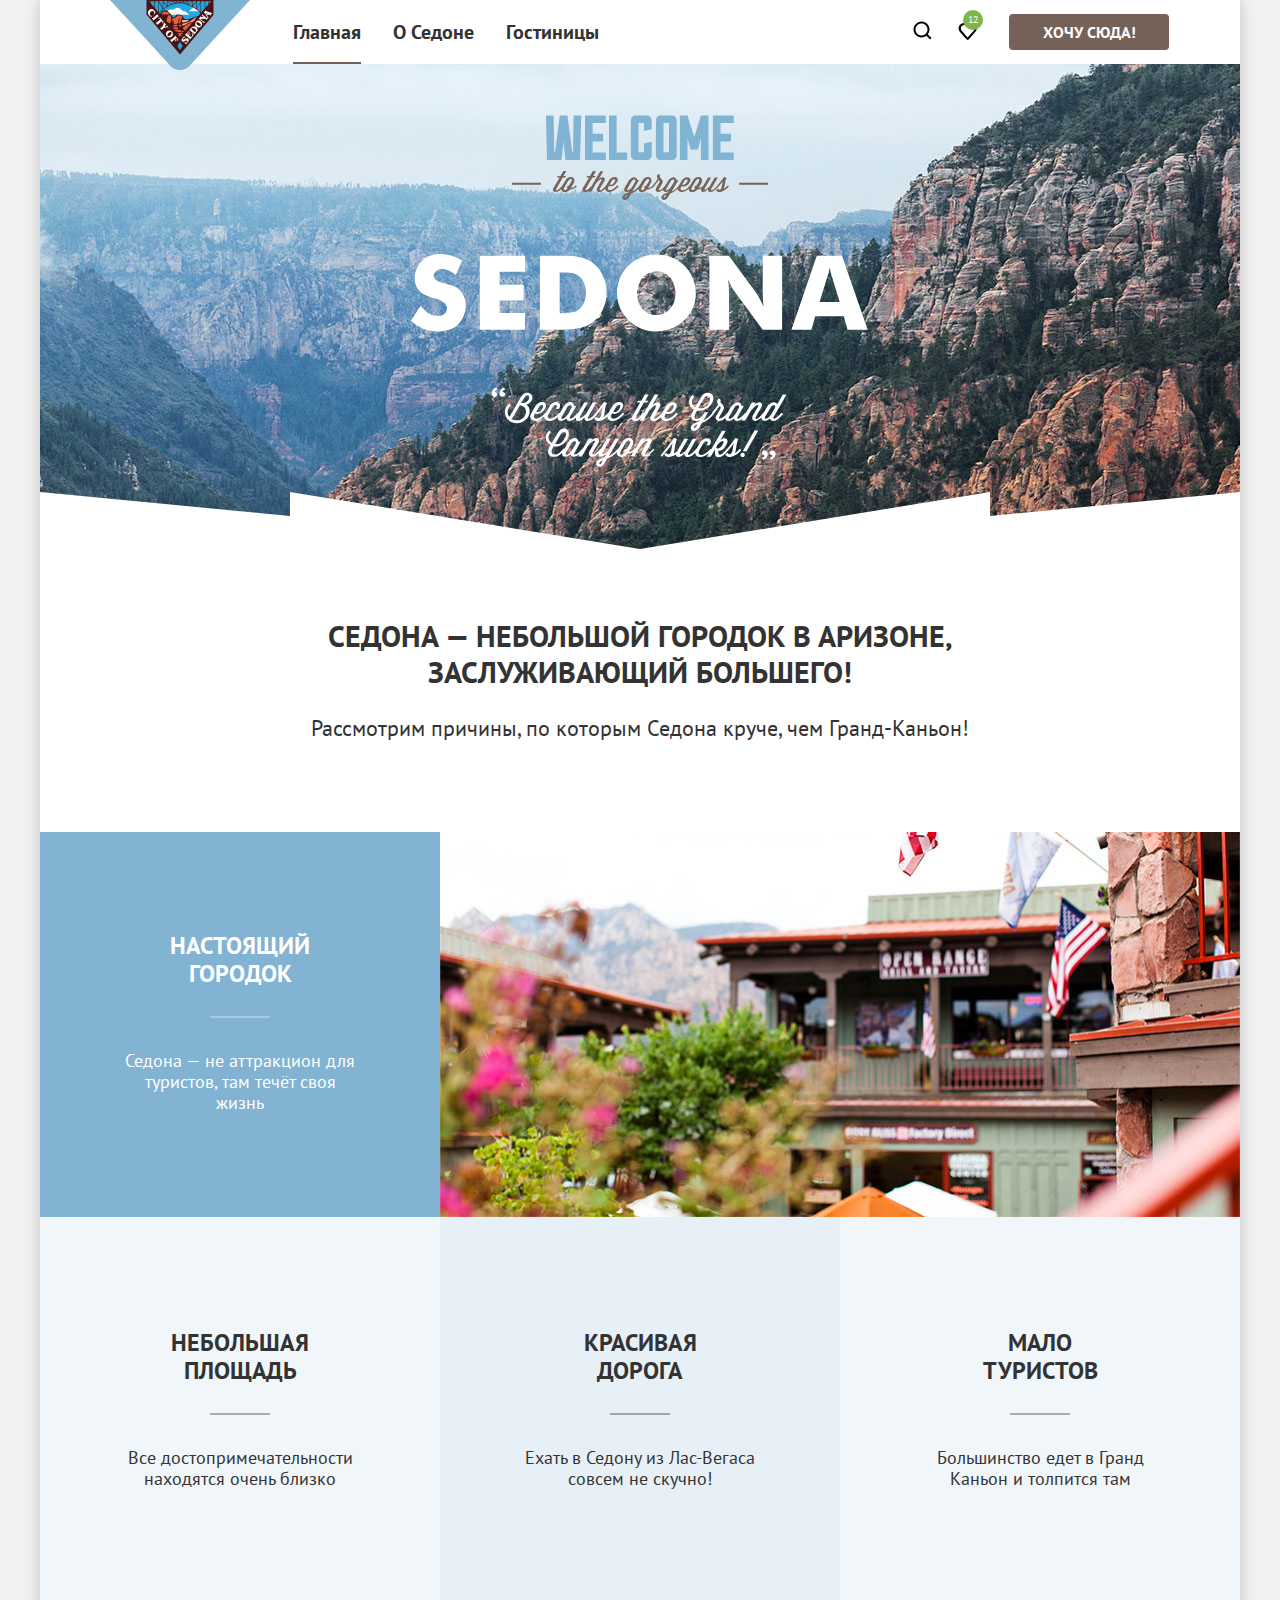
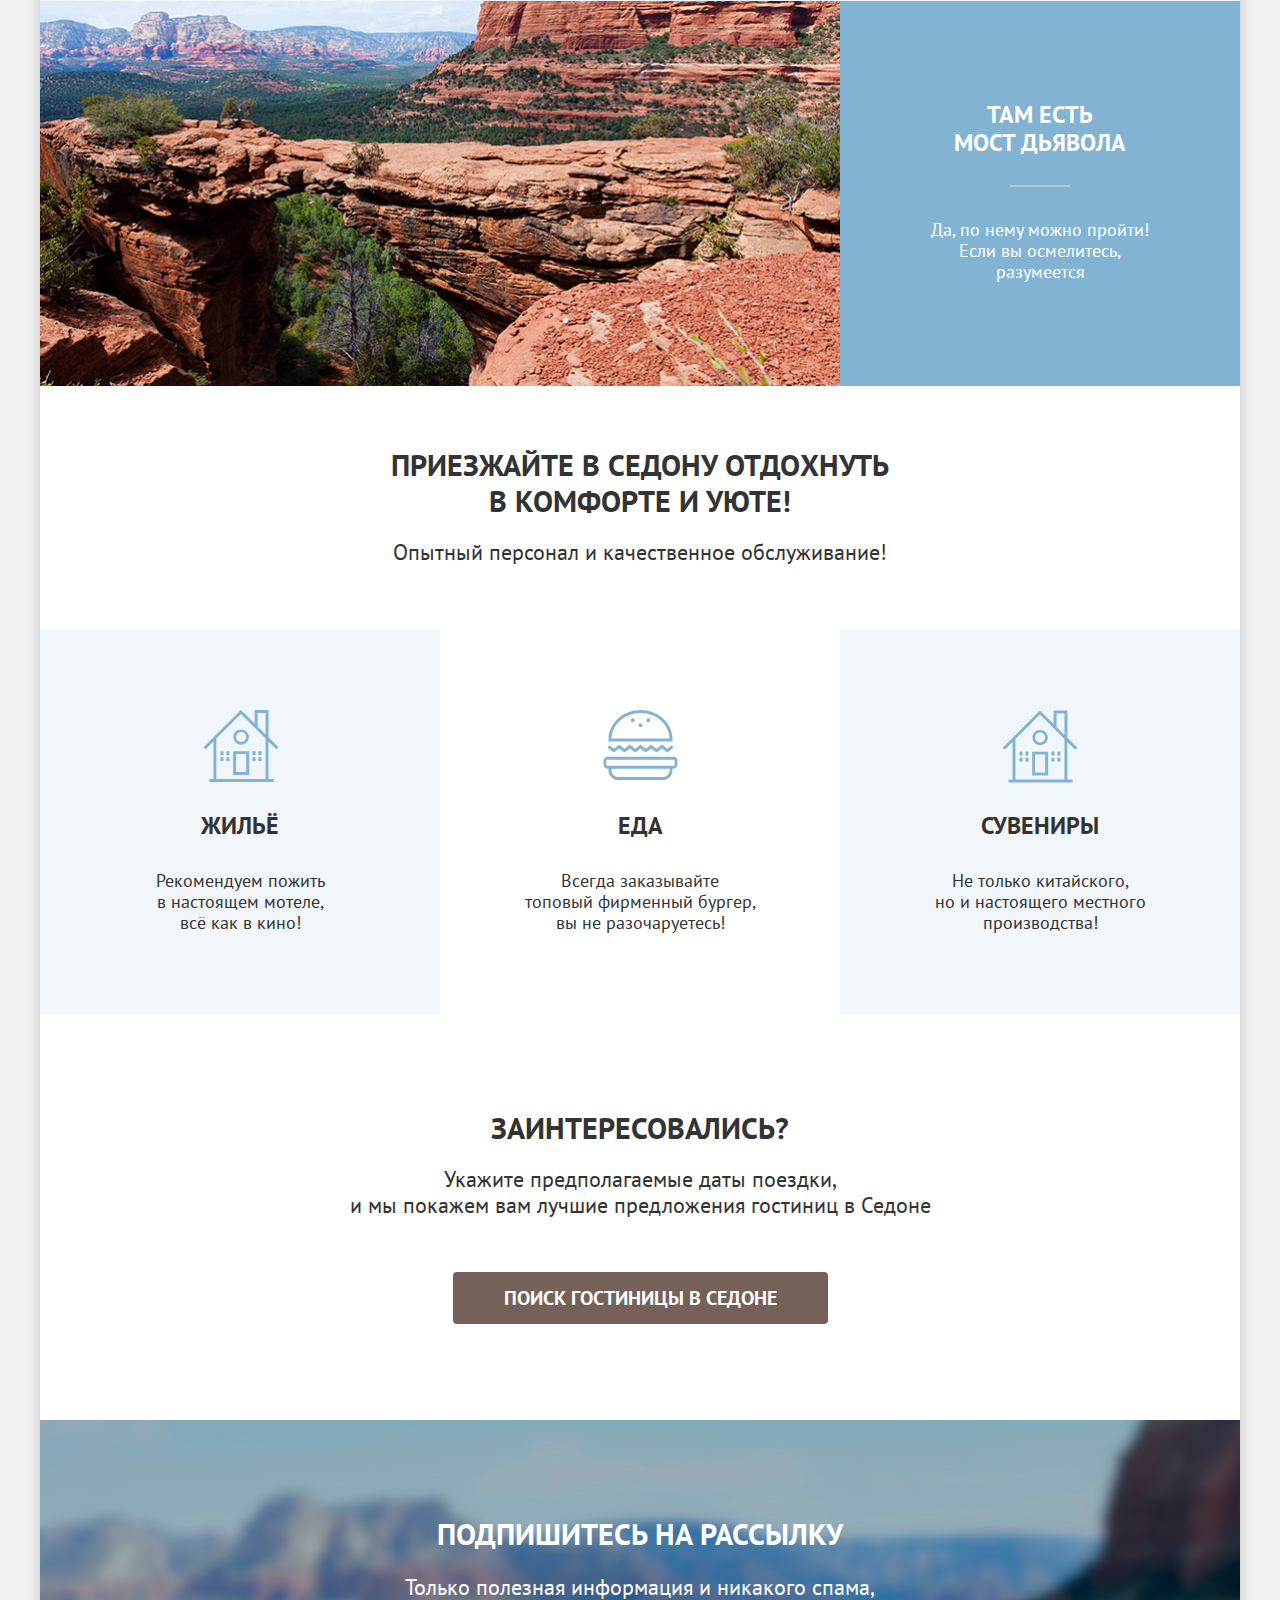
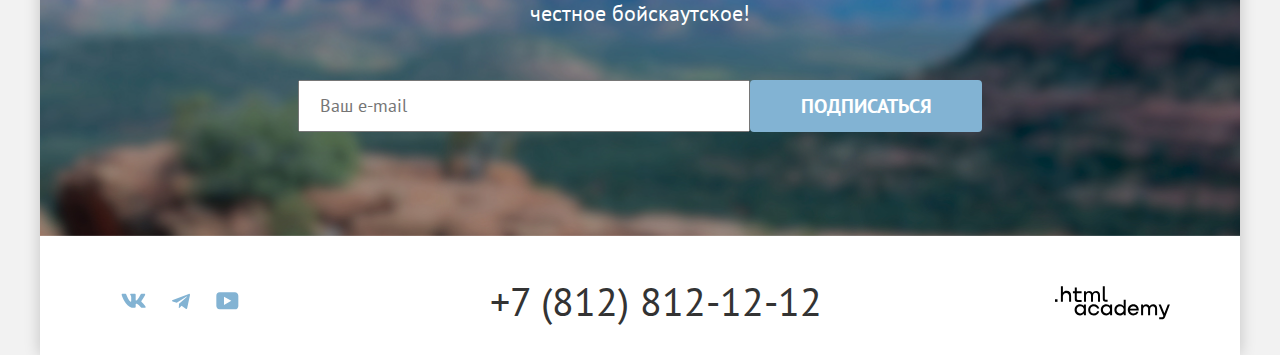
==== commit 894c1a80: "дополняет поповер" ====
--- a/index.html
+++ b/index.html
@@ -246,12 +246,7 @@
           </a>
         </section>
       </footer>
-    </div>
-  </body>
-
-
-
-  <!--Модальное окно-->
+        <!--Модальное окно-->
 
   <div class="modal-container modal-container-close">
     <div class="modal-content">
@@ -306,20 +301,16 @@
         </div>
         <div class="field field-children">
           <label class="field-label" for="children">Дети:
-
-
-            <button class="button-info popover-close-button">
+            <button class="button-info popover-close-button" id="children">
               <span class="visually-hidden">Закрыть</span>
             </button>
-
-            <div class="popover modal-popover">
-              <div class="popover-content">
-                <p>Укажите количество детей, которые будут с вами, возраст которых от 6 до 18 лет. Дети до 6 лет
-                  размещаются бесплатно.</p>
-              </div>
+          </label>
+          <div class="popover modal-popover">
+            <div class="popover-content">
+              <p class="popover-description">Укажите количество детей, которые будут с вами, возраст которых от 6 до 18 лет. Дети до 6 лет
+                размещаются бесплатно.</p>
             </div>
-
-          </label>
+          </div>
           <span class="field-box field-box-children">
             <button class="field-button minus">
               <svg width="20" height="20" aria-hidden="true" focusable="false" viewBox="0 0 21 20" fill="none"
@@ -328,7 +319,7 @@
               </svg>
               <span class="visually-hidden">Минус</span>
             </button>
-            <input class="modal-input" id="children" type="number" value="2" name="persons-amount">
+            <input class="modal-input" type="number" value="2" name="persons-amount">
             <button class="field-button plus">
               <svg width="20" height="20" aria-hidden="true" focusable="false" viewBox="0 0 20 20" fill="none"
                 xmlns="http://www.w3.org/2000/svg">
@@ -338,10 +329,15 @@
             </button>
           </span>
         </div>
-
         <button class="button button-blue button-modal-search" type="submit">Найти</button>
       </form>
     </div>
   </div>
+    </div>
+  </body>
+
+
+
+
 
 </html>
--- a/styles/styles.css
+++ b/styles/styles.css
@@ -50,7 +50,7 @@
   font-size: 22px;
   font-weight: 400;
   line-height: 26px;
-  background-color: #FFFFFF;
+  background-color: rgba(242, 242, 242, 1);
   color: #333333;
   margin: 0;
   display: flex;
@@ -172,6 +172,7 @@
   display: flex;
   position: relative;
   margin-left: 70px;
+  margin-right: 59px;
 }
 
 .navigation-logo {
@@ -216,7 +217,6 @@
   align-items: center;
   width: 268px;
   margin-left: auto;
-  margin-right: 58px;
 }
 
 
@@ -247,13 +247,11 @@
 }
 
 .navigation-user-link {
-  min-width: 44px;
+  min-width: 40px;
   position: relative;
 }
 
-.navigation-user-link:nth-child(1) {
-  margin-left: 5px;
-}
+
 
 .navigation-user-link:hover svg path,
 .navigation-user-link:focus svg path {
@@ -275,32 +273,30 @@
   fill: #000000;
 }
 
-/*
-.navigation-user-item:nth-child(1)  {
-  background-image: url('/images/icon-search.svg');
-  background-repeat: no-repeat;
-  background-position: center;
-}
-
-
-.navigation-user-item:nth-child(2)  {
-  background-image: url('/images/icon-favorites.svg');
-  background-repeat: no-repeat;
-  background-position: center;
-}
-*/
-
-
-.navigation-user-item:nth-child(3) {
-  margin-left: 20px;
-}
+
+
+
+.navigation-user-item:nth-child(1) {
+  margin-right: 15px;
+}
+
+
+
+.navigation-user-item:nth-child(2) {
+  margin-right: 22px;
+}
+
+
+
+
+
 
 
 .favorites-count {
   display: block;
   position: absolute;
-  top: -7px;
-  right: 1px;
+  top: -9px;
+  right: 4px;
   text-decoration: none;
   text-align: center;
   padding: 5px;
@@ -326,7 +322,6 @@
   background-repeat: no-repeat;
   background-color: #5e94b8;
   background-size: cover;
-  height: 485px;
   padding: 51px 371px 82px;
   position: relative;
 }
@@ -356,7 +351,7 @@
 }
 
 .advantages-wide-container {
-padding-top: 34px;
+padding-top: 36px;
 padding-bottom: 64px;
 }
 
@@ -378,7 +373,9 @@
   font-size: 30px;
   line-height: 36px;
   text-transform: uppercase;
-}
+  margin-top: 20px;
+}
+
 .subscribe-title {
   margin: 0;
 }
@@ -609,7 +606,7 @@
 .page-footer {
   display: flex;
   flex-wrap: nowrap;
-  padding: 40px 70px 30px;
+  padding: 45px 70px 30px;
 }
 
 
@@ -1401,6 +1398,7 @@
 }
 
 .field-children {
+  position: relative;
   grid-column: 2 / 3;
   justify-content: flex-end;
 }
@@ -1494,8 +1492,8 @@
 .popover-content {
   position: absolute;
   box-sizing: border-box;
-  top: 30px;
-  left: -50px;
+  top: 50px;
+  left: -20px;
   z-index: 1;
   width: 256px;
   min-height: 143px;
@@ -1509,6 +1507,9 @@
   box-shadow: rgba(0, 0, 0, 0.3);
 }
 
+.popover-description {
+  margin: 0;
+}
 
 .popover-close-button {
   position: absolute;
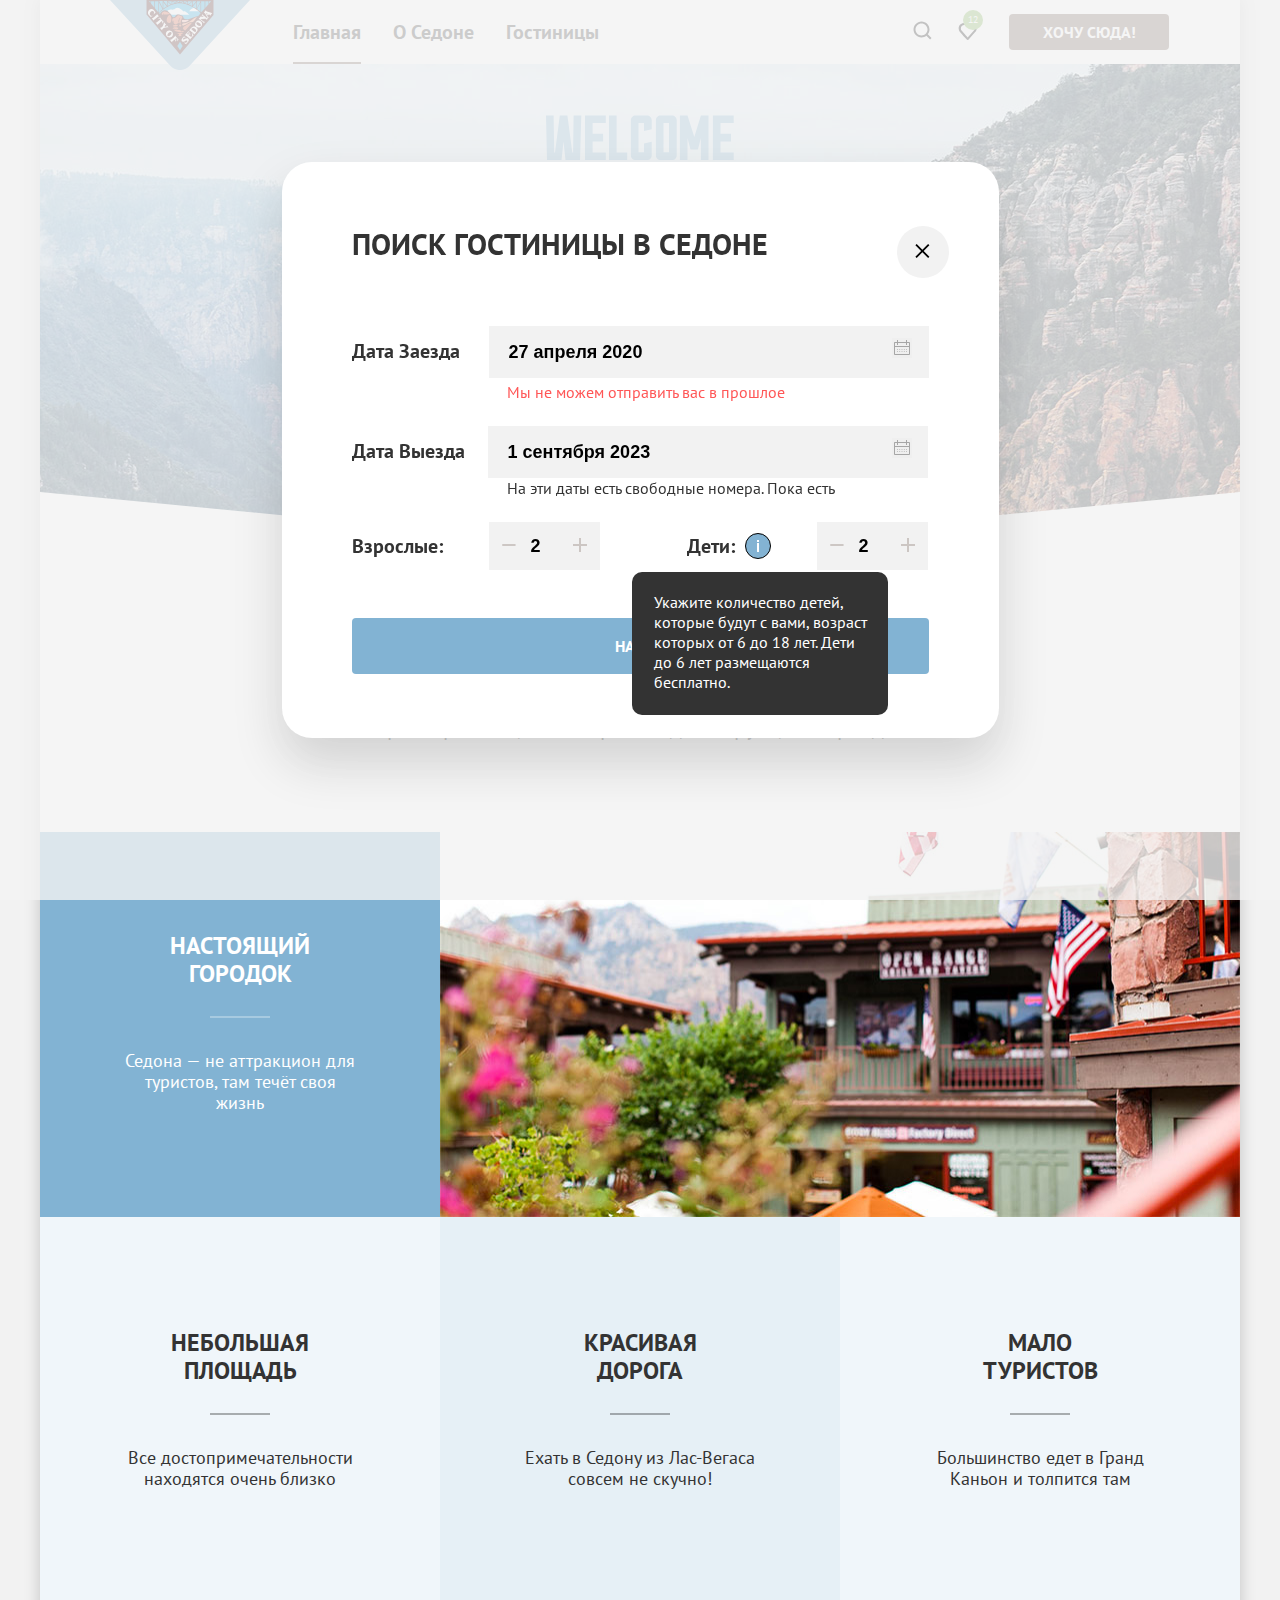
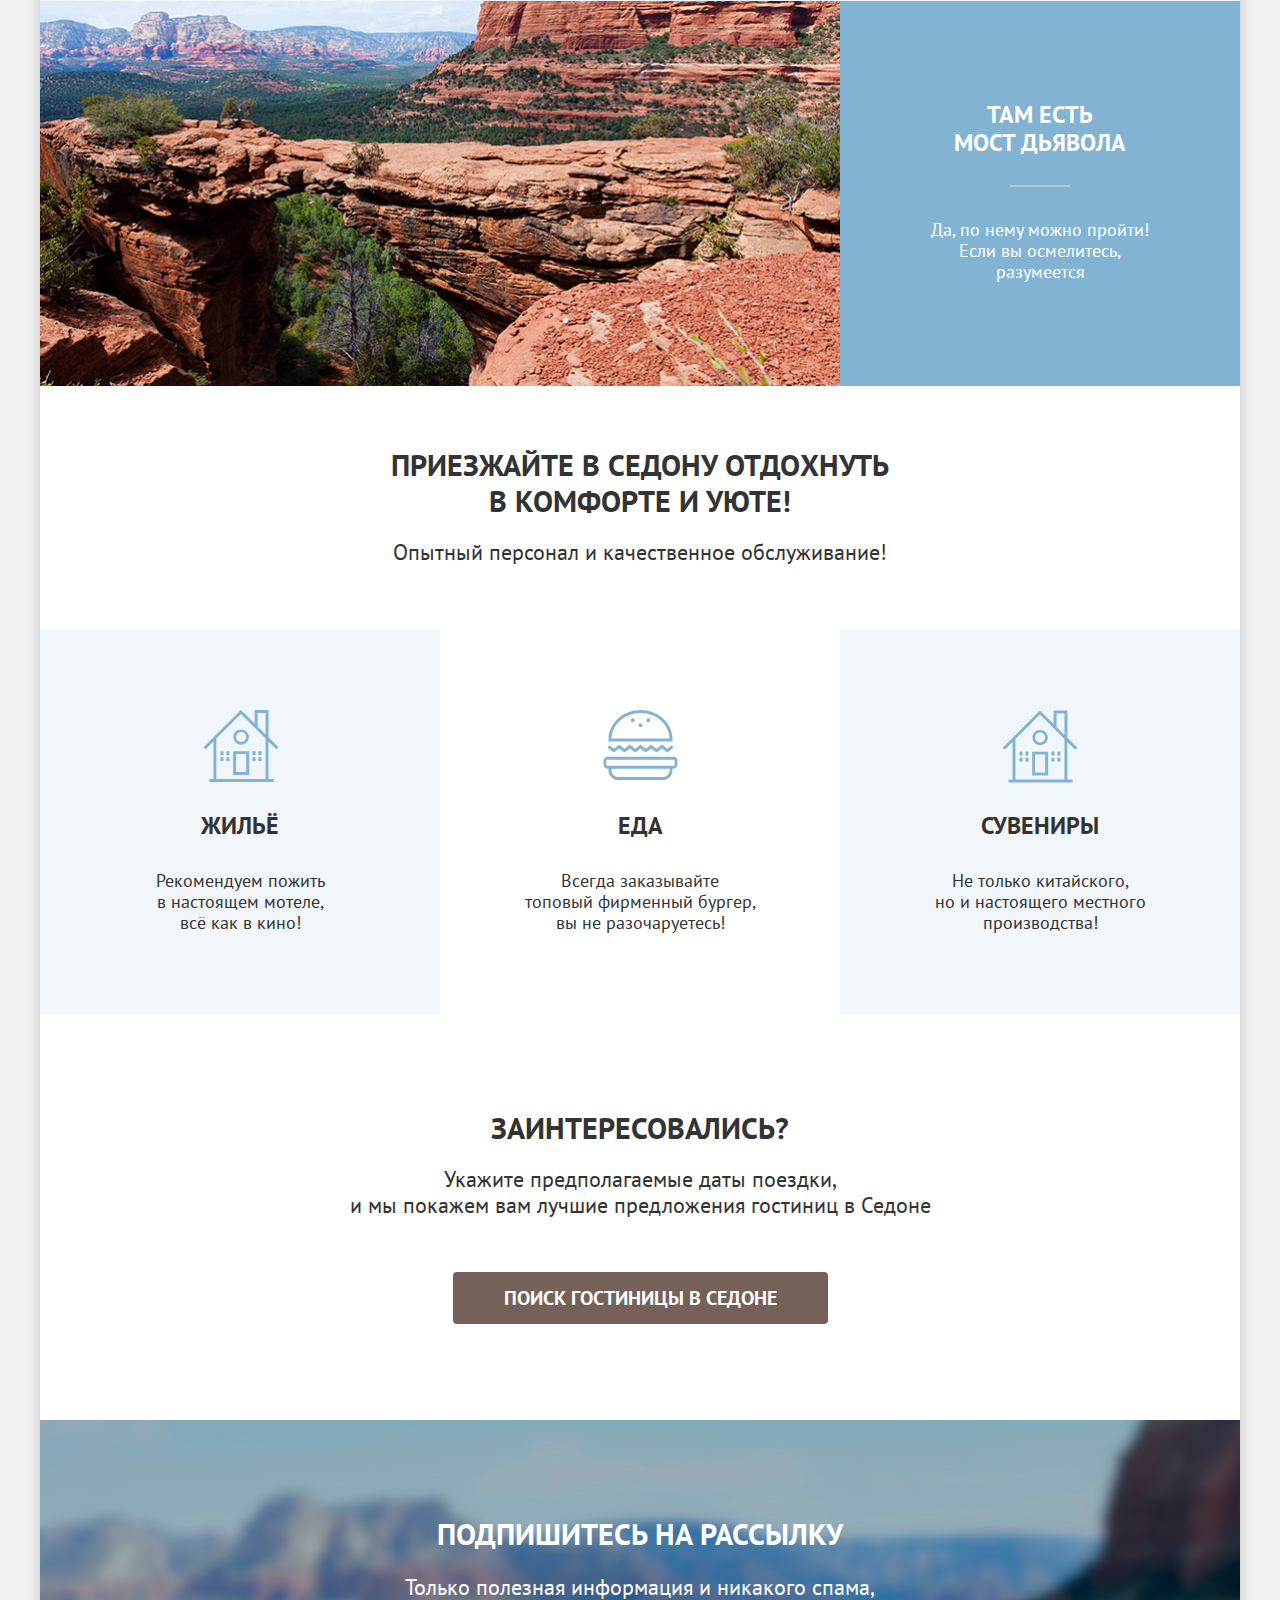
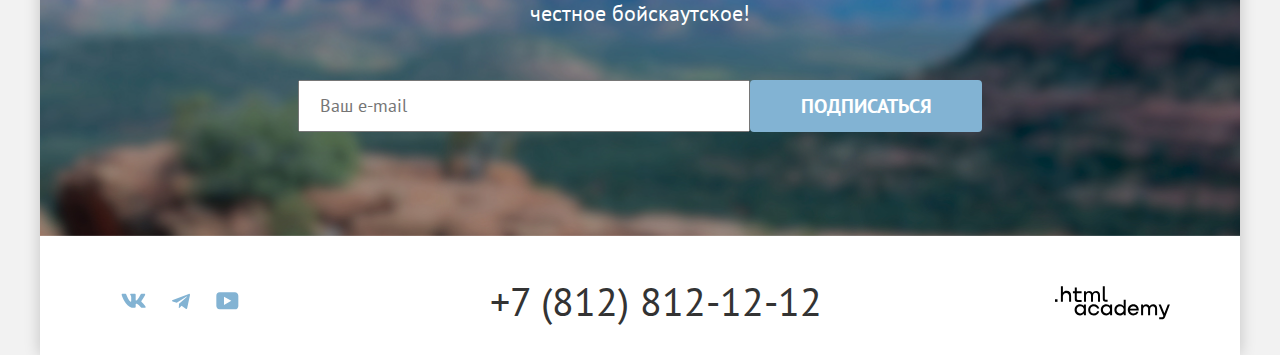
==== commit 454f33d8: "Merge pull request #11 from d7add9/master" ====
--- a/index.html
+++ b/index.html
@@ -273,7 +273,7 @@
         <div class="modal-search-block">
           <label class="departure-date" for="departure">Дата Выезда
           </label>
-          <input class="text-input" id="departure" type="text" placeholder="укажите дату выезда" value="27 апреля 2020">
+          <input class="text-input" id="departure" type="text" placeholder="укажите дату выезда" value="1 сентября 2023">
           <button class="date-button" type="button">
             <span class="visually-hidden">Календарь</span>
           </button>
@@ -301,10 +301,10 @@
         </div>
         <div class="field field-children">
           <label class="field-label" for="children">Дети:
-            <button class="button-info popover-close-button" id="children">
-              <span class="visually-hidden">Закрыть</span>
-            </button>
           </label>
+          <button class="button-info popover-close-button">
+            <span class="visually-hidden">Закрыть</span>
+          </button>
           <div class="popover modal-popover">
             <div class="popover-content">
               <p class="popover-description">Укажите количество детей, которые будут с вами, возраст которых от 6 до 18 лет. Дети до 6 лет
@@ -319,7 +319,7 @@
               </svg>
               <span class="visually-hidden">Минус</span>
             </button>
-            <input class="modal-input" type="number" value="2" name="persons-amount">
+            <input class="modal-input" id="children" type="number" value="2" name="persons-amount">
             <button class="field-button plus">
               <svg width="20" height="20" aria-hidden="true" focusable="false" viewBox="0 0 20 20" fill="none"
                 xmlns="http://www.w3.org/2000/svg">
--- a/styles/styles.css
+++ b/styles/styles.css
@@ -7,7 +7,6 @@
   font-display: swap;
 }
 
-
 @font-face {
   font-family: "PT Sans";
   font-style: normal;
@@ -15,7 +14,6 @@
   src: url("../fonts/ptsans-700.woff2") format("woff2");
   font-display: swap;
 }
-
 
 *,
 *::before,
@@ -36,30 +34,30 @@
   overflow: hidden;
 }
 
-
 .wrapper {
   width: 1200px;
+  height: 100%;
   margin: 0 auto;
   background: #fff;
   box-shadow: 0px 0px 15px rgba(0, 0, 0, 0.2);
-  height: 100%;
 }
 
 body {
+  display: flex;
+  flex-direction: column;
+  margin: 0;
+  min-height: 100%;
   font-family: "PT Sans", sans-serif;
   font-size: 22px;
   font-weight: 400;
   line-height: 26px;
   background-color: rgba(242, 242, 242, 1);
   color: #333333;
-  margin: 0;
-  display: flex;
-  flex-direction: column;
-  min-height: 100%;
-
 }
 
 .button {
+  display: inline-block;
+  box-sizing: border-box;
   font-family: "PT Sans", sans-serif;
   background-color: #756157;
   color: #FFFFFF;
@@ -73,8 +71,6 @@
   border: none;
   cursor: pointer;
   padding: 8px 20px;
-  display: inline-block;
-  box-sizing: border-box;
   border-radius: 4px;
   min-width: 140px;
 }
@@ -87,11 +83,11 @@
   line-height: 36px;
 }
 
-
 .button-modal-search {
+  grid-column: 1 / -1;
   width: 577px;
+  margin-top: 25px;
   padding: 18px 256px;
-  grid-column: 1 / -1;
 }
 
 .button:hover,
@@ -145,8 +141,6 @@
   width: 160px;
 }
 
-.button-search {}
-
 .button-subscribe {
   font-weight: 700;
   font-size: 20px;
@@ -160,7 +154,7 @@
 }
 
 .form-buttons-container .button + .button {
-  margin-top: 36px;
+  margin-top: 32px;
 }
 
 .button-transparent:focus {
@@ -183,21 +177,17 @@
   z-index: 1;
 }
 
-.sedona-logo {}
-
 .navigation-list {
+  display: flex;
+  flex-wrap: wrap;
   text-align: center;
   list-style: none;
-  display: flex;
-  flex-wrap: wrap;
   margin: 0;
   margin-left: 167px;
   width: 439px;
   padding-left: 0;
 }
 
-.navigation-item {}
-
 .navigation-item a:focus,
 .navigation-item a:hover {
   color: #756157;
@@ -207,7 +197,6 @@
   color: #7561574D;
 }
 
-
 .navigation-user {
   text-align: center;
   list-style: none;
@@ -221,6 +210,8 @@
 
 
 .navigation-link {
+  display: block;
+  position: relative;
   font-weight: 700;
   font-size: 20px;
   line-height: 24px;
@@ -229,8 +220,6 @@
   color: inherit;
   padding: 20px 0;
   margin: 0 16px;
-  display: block;
-  position: relative;
 }
 
 
@@ -273,24 +262,13 @@
   fill: #000000;
 }
 
-
-
-
 .navigation-user-item:nth-child(1) {
   margin-right: 15px;
 }
 
-
-
 .navigation-user-item:nth-child(2) {
   margin-right: 22px;
 }
-
-
-
-
-
-
 
 .favorites-count {
   display: block;
@@ -317,7 +295,7 @@
 }
 
 .main-hero {
-  background-image: url('/images/hero-background.jpg');
+  background-image: url("/images/hero-background.jpg");
   background-size: 100% auto;
   background-repeat: no-repeat;
   background-color: #5e94b8;
@@ -326,8 +304,6 @@
   position: relative;
 }
 
-
-
 .main-hero::after {
   position: absolute;
   content: "";
@@ -335,12 +311,11 @@
   padding: 0;
   bottom: 0;
   left: 0;
-  background-image: url(../images/divider.svg);
+  background-image: url("../images/divider.svg");
   background-repeat: no-repeat;
   width: 1200px;
   height: 57px;
 }
-
 
 .advantages-title-container {
   display: block;
@@ -351,8 +326,8 @@
 }
 
 .advantages-wide-container {
-padding-top: 36px;
-padding-bottom: 64px;
+  padding-top: 36px;
+  padding-bottom: 64px;
 }
 
 .advantages-wide-title {
@@ -431,7 +406,6 @@
 .offers-title {
   margin-bottom: 30px;
 }
-
 
 .advantages .advantages-title:after {
   position: absolute;
@@ -445,7 +419,6 @@
   width: 60px;
   background-color: #0000004D;
 }
-
 
 .advantages-item-blue .advantages-title:after {
   position: absolute;
@@ -461,21 +434,19 @@
 }
 
 .offers-item:nth-child(1) {
-  background-image: url('/images/advantage-house.svg');
+  background-image: url("/images/advantage-house.svg");
   background-repeat: no-repeat;
   background-position: 50% 81px;
 }
 
-
 .offers-item:nth-child(2) {
-  background-image: url('/images/advantage-food.svg');
+  background-image: url("/images/advantage-food.svg");
   background-repeat: no-repeat;
   background-position: 50% 81px;
 }
 
-
 .offers-item:nth-child(3) {
-  background-image: url('/images/advantage-souvenirs.svg');
+  background-image: url("/images/advantage-souvenirs.svg");
   background-repeat: no-repeat;
   background-position: 50% 81px;
 }
@@ -484,7 +455,6 @@
 .offers-item,
 .advantages-description-wrapper {
   width: 400px;
-
 }
 
 .advantages-description-wrapper {
@@ -509,14 +479,12 @@
   padding-top: 183px;
 }
 
-
-
 .advantages-item-blue {
+  display: flex;
+  grid-column: 1/4;
   width: 1200px;
   background-color: #82B3D3;
   color: #FFFFFF;
-  display: flex;
-  grid-column: 1/4;
 }
 
 .advantages-item-reverse {
@@ -530,8 +498,6 @@
 .advantages-item-light-blue {
   background-color: #83B3D333;
 }
-
-
 
 .advantages-description,
 .offers-description {
@@ -545,25 +511,22 @@
   padding: 96px 304px;
 }
 
-
 .hotel-search-link {
   text-decoration: none;
   color: #fff;
 }
 
-
 .subscribe {
   text-align: center;
   padding: 96px 258px 104px 258px;
 }
 
 .subscribe-main {
-  background-image: url(../images/subscribe-background.jpg);
+  background-image: url("../images/subscribe-background.jpg");
   background-repeat: no-repeat;
   color: #FFFFFF;
   background-color: #756157;
   background-size: cover;
-
 }
 
 .subscribe-form input {
@@ -573,8 +536,9 @@
 }
 
 .subscribe-description {
-margin-bottom: 54px;
-}
+  margin-bottom: 54px;
+}
+
 .subscribe-catalog {
   color: rgba(51, 51, 51, 1);
   background-color: rgba(255, 255, 255, 1);
@@ -588,7 +552,6 @@
   width: 452px;
 }
 
-
 .subscribe-form-catalog input {
   background-color: rgba(242, 242, 242, 1);
   border: none;
@@ -600,28 +563,23 @@
   align-items: center;
 }
 
-.field:hover,
-.field:focus {}
-
 .page-footer {
   display: flex;
   flex-wrap: nowrap;
   padding: 45px 70px 30px;
 }
-
 
 .footer-social {
   width: 200px;
   margin-right: 180px;
 }
 
-
 .footer-social-list {
+  display: flex;
+  flex-wrap: wrap;
   margin: 0;
   padding: 0;
   list-style: none;
-  display: flex;
-  flex-wrap: wrap;
 }
 
 .footer-social-item {
@@ -641,29 +599,14 @@
   fill: #68A2CA;
 }
 
-
 .footer-social-link:active svg path {
   fill: #68A2CA4D;
 }
-
-/*
-.footer-social-vk {
-background-image: url('/images/social-vk.svg')
-}
-.footer-social-tg {
-  background-image: url('/images/social-tg.svg')
-  }
-
-  .footer-social-yt {
-    background-image: url('/images/social-yt.svg')
-    }
-*/
 
 .footer-contacts {
   width: 360px;
   margin-right: auto;
 }
-
 
 .footer-developer {
   width: 115px;
@@ -688,7 +631,6 @@
   text-align: center;
 }
 
-
 .footer-phone a:focus,
 .footer-phone a:hover {
   color: #756157;
@@ -698,7 +640,6 @@
   color: #7561574D;
 }
 
-
 .inner-header-title {
   font-weight: 700;
   font-size: 60px;
@@ -707,9 +648,6 @@
   margin: 0;
   margin-bottom: 8px;
 }
-
-
-
 
 .breadcrumbs {
   font-size: 16px;
@@ -721,15 +659,12 @@
   padding: 0;
   list-style-type: none;
   margin-bottom: 40px;
-
 }
 
 .breadcrumbs-item {
-  margin-right: 25px;
-  position: relative;
-}
-
-
+  margin-right: 27px;
+  position: relative;
+}
 
 .breadcrumbs-item:not(:last-child)::after {
   position: absolute;
@@ -738,7 +673,7 @@
   content: "";
   width: 8px;
   height: 11px;
-  background-image: url('../images/icon-breadcrumbs-arrow.svg');
+  background-image: url("../images/icon-breadcrumbs-arrow.svg");
 }
 
 .breadcrumbs-link {
@@ -772,7 +707,6 @@
   margin-right: 70px;
 }
 
-
 .form-buttons-container {
   margin-top: 56px;
 }
@@ -792,9 +726,6 @@
   padding-left: 36px;
   width: 200px;
 }
-
-
-
 
 .control-input[type="checkbox"]:checked + .custom-checkbox::before {
   position: absolute;
@@ -808,12 +739,10 @@
   font-size: 18px;
   line-height: 23px;
   background-color: #fff;
-  background-image: url(../images/checkbox-arrow.svg);
+  background-image: url("../images/checkbox-arrow.svg");
   background-repeat: no-repeat;
   background-position: 50%;
 }
-
-
 
 .custom-checkbox {
   position: absolute;
@@ -828,7 +757,6 @@
   background-color: #fff;
 }
 
-
 .control-input:hover ~ span {
   opacity: 0.6;
 }
@@ -847,7 +775,7 @@
   position: absolute;
   display: inline-block;
   top: 2px;
-  left: 0px;
+  left: -1px;
   width: 20px;
   height: 20px;
   border-radius: 50%;
@@ -855,7 +783,6 @@
   line-height: 23px;
   background-color: #fff;
 }
-
 
 .control-input[type="radio"]:checked + .custom-radio::before {
   position: absolute;
@@ -869,17 +796,14 @@
   border-radius: 50%;
 }
 
-
-
 .inner-header {
-  background-image: url(../images/filter-background.jpg);
+  background-image: url("../images/filter-background.jpg");
   background-repeat: no-repeat;
   color: #FFFFFF;
   background-color: #756157;
   background-size: cover;
-  padding: 35px 70px 70px;
-}
-
+  padding: 35px 70px 71px 70px;
+}
 
 .catalog-filter-list {
   width: 150px;
@@ -943,22 +867,27 @@
   top: -10px;
 }
 
-
 .toggle-max {
   top: -10px;
-  right: 60px;
+  right: 62px;
 }
 
 .range-wrapper-units {
   display: flex;
   justify-content: center;
   gap: 2px;
-  margin-bottom: 36px;
+  margin-bottom: 40px;
 }
 
 .catalog-filter-label {
   display: flex;
   position: relative;
+}
+
+.catalog-filter-label input {
+  font-weight: 700;
+  font-size: 18px;
+  line-height: 24px;
 }
 
 .range-input {
@@ -981,7 +910,7 @@
 
 .catalog-label-text {
   position: absolute;
-  left: 110px;
+  left: 100px;
   top: 12px;
   color: rgba(0, 0, 0, 1);
   opacity: 0.3;
@@ -1000,6 +929,10 @@
 }
 
 .search-results-title {
+  font-weight: 700;
+  font-size: 30px;
+  font-weight: 36px;
+  text-transform: uppercase;
   width: 450px;
   margin: 0;
 }
@@ -1021,12 +954,12 @@
   font: inherit;
   font-size: 18px;
   line-height: 21px;
-  margin-left: 192px;
+  margin-left: 90px;
   padding: 14px 100px 14px 20px;
   width: 292px;
   height: 49px;
   border-color: rgba(0, 0, 0, 0.2);
-  background-image: url('../images/icon-arrow.svg');
+  background-image: url("../images/icon-arrow.svg");
   background-repeat: no-repeat;
   background-position: right 16px center;
   appearance: none;
@@ -1043,18 +976,12 @@
   color: #0000004D;
 }
 
-
-
 .catalog-hotels {
-  /*
-  display: flex;
-  flex-wrap: wrap;
-  */
   width: 1060px;
   display: grid;
   grid-template-columns: repeat(3, 340px);
   gap: 20px;
-  margin-bottom: 80px;
+  margin-bottom: 83px;
 }
 
 .hotel-name {
@@ -1077,7 +1004,7 @@
   display: flex;
   align-items: center;
   justify-content: center;
-  width: 160px;
+  width: 48px;
   height: 48px;
   border: 2px solid #E5E5E5;
 }
@@ -1094,28 +1021,15 @@
 }
 
 .hotel-item {
-  /*
-  width: 300px;
-  margin-right: 20px;
-  margin-bottom: 20px;
-  */
-  padding: 20px;
   display: grid;
   grid-template-columns: 1fr 1fr;
   column-gap: 20px;
   row-gap: 16px;
-}
-
-/*
-.hotel-item:nth-child(3) {
-  margin-right: 0;
-}
-
-*/
-
+  padding: 20px;
+}
 
 .hotel-image {
-  margin-bottom: 16px;
+  margin-bottom: 12px;
 }
 
 .hotel-name {
@@ -1124,7 +1038,6 @@
   line-height: 28px;
   color: #333333;
   margin: 0;
-
 }
 
 .hotel-card-link {
@@ -1149,9 +1062,6 @@
 .hotel-card-link:active .hotel-image {
   opacity: 0.6;
 }
-
-
-
 
 .hotel-type,
 .hotel-price {
@@ -1167,10 +1077,11 @@
 .hotel-stars {
   margin: 0;
   align-self: center;
-
 }
 
 .hotel-rating {
+  display: inline-block;
+  box-sizing: border-box;
   font-size: 16px;
   line-height: 20px;
   background-color: rgba(242, 242, 242, 1);
@@ -1179,38 +1090,32 @@
   text-decoration: none;
   text-transform: uppercase;
   border: none;
-  display: inline-block;
-  box-sizing: border-box;
   border-radius: 4px;
   min-width: 140px;
   padding: 6px 22px 6px 23px;
   margin: 0;
 }
 
-
 .hotel-options-wrapper {
   display: flex;
   justify-content: space-between;
   grid-column: 1 / 3;
 }
 
-
-
-
 .pagination {
-  list-style: none;
   display: flex;
   flex-wrap: wrap;
   justify-content: flex-start;
+  list-style: none;
   margin: 0;
   padding: 0;
 }
 
 .pagination-item {
+  display: block;
+  box-sizing: border-box;
   width: 60px;
   text-align: center;
-  display: block;
-  box-sizing: border-box;
 }
 
 .pagination-item:not(:last-child) {
@@ -1218,19 +1123,18 @@
 }
 
 .pagination-link {
+  display: flex;
+  align-items: center;
+  justify-content: center;
   color: #FFFFFF;
   background-color: #82B3D3;
   text-decoration: none;
   font-weight: 700;
   font-size: 20px;
   line-height: 36px;
-  display: block;
   box-sizing: border-box;
   width: 60px;
   height: 60px;
-  display: flex;
-  align-items: center;
-  justify-content: center;
   border-radius: 4px;
 }
 
@@ -1239,12 +1143,9 @@
   background-color: #F2F2F2;
 }
 
-
-
 .pagination-link:not(.pagination-current):active {
   color: #FFFFFF4D;
 }
-
 
 .pagination-hidden {
   background-color: transparent;
@@ -1265,15 +1166,6 @@
 .pagination-item .pagination-hidden:focus {
   background-color: #FFF;
 }
-
-
-/*
-.pagination-link:not(.pagination-hidden):hover
-{
-  background-color: #68A2CA;
-  }
-*/
-
 
 .modal-container {
   position: fixed;
@@ -1286,17 +1178,17 @@
   z-index: 100;
 }
 
-
+/*
 .modal-container-close {
   display: none;
 }
-
+*/
 
 .modal-close-button {
   position: absolute;
   padding: 0;
-  top: 90px;
-  right: 60px;
+  top: 64px;
+  right: 50px;
   width: 52px;
   height: 52px;
   background-color: rgba(242, 242, 242, 1);
@@ -1341,7 +1233,8 @@
   font-size: 30px;
   line-height: 36px;
   text-transform: uppercase;
-  margin-bottom: 50px;
+  margin-top: 0px;
+  margin-bottom: 64px;
 }
 
 .arrival-date,
@@ -1370,6 +1263,10 @@
   position: relative;
 }
 
+.field-children .field-label {
+  margin-right: 0;
+}
+
 .modal-search-block {
   position: relative;
   width: 577px;
@@ -1387,9 +1284,9 @@
   width: 440px;
   font-weight: 700;
   font-size: 18px;
-  line-height: 20px;
+  line-height: 24px;
   background-color: #F2F2F2;
-  padding: 12px 200px 12px 20px;
+  padding: 14px 200px 14px 20px;
 }
 
 
@@ -1402,7 +1299,6 @@
   grid-column: 2 / 3;
   justify-content: flex-end;
 }
-
 
 .date-button {
   position: absolute;
@@ -1410,21 +1306,20 @@
   right: 17px;
   width: 20px;
   height: 20px;
-  background-image: url(../images/icon-date.svg);
+  background-image: url("../images/icon-date.svg");
   background-repeat: no-repeat;
   border: none;
 }
-
 
 .date-comment {
   font-size: 16px;
   line-height: 21px;
   margin: 0;
-  margin-left: 137px;
-
+  margin-left: 155px;
 }
 
 .date-comment-red {
+  margin-top: 4px;
   color: #FF5757;
 }
 
@@ -1451,14 +1346,11 @@
   height: 48px;
 }
 
-
-
 .field-box {
   display: flex;
   margin: 0;
   padding: 0;
 }
-
 
 .field-box-children {
   margin-left: 46px;
@@ -1482,9 +1374,6 @@
   fill: rgba(0, 0, 0, 1);
 }
 
-
-
-
 .button-info {
   position: relative;
 }
@@ -1493,11 +1382,11 @@
   position: absolute;
   box-sizing: border-box;
   top: 50px;
-  left: -20px;
+  left: -8px;
   z-index: 1;
   width: 256px;
   min-height: 143px;
-  padding: 15px 18px 18px 22px;
+  padding: 20px 18px 18px 22px;
   font-weight: 400;
   font-size: 16px;
   line-height: 20px;
@@ -1512,15 +1401,14 @@
 }
 
 .popover-close-button {
-  position: absolute;
   width: 26px;
   height: 26px;
   margin-left: 10px;
   background-color: rgba(131, 179, 211, 1);
-  background-image: url(../images/icon-info.svg);
+  background-image: url("../images/icon-info.svg");
   background-repeat: no-repeat;
   background-position: center;
   cursor: pointer;
-  border: none;
+  border: 1px solid rgba(0, 0, 0, 1);
   border-radius: 50%;
 }
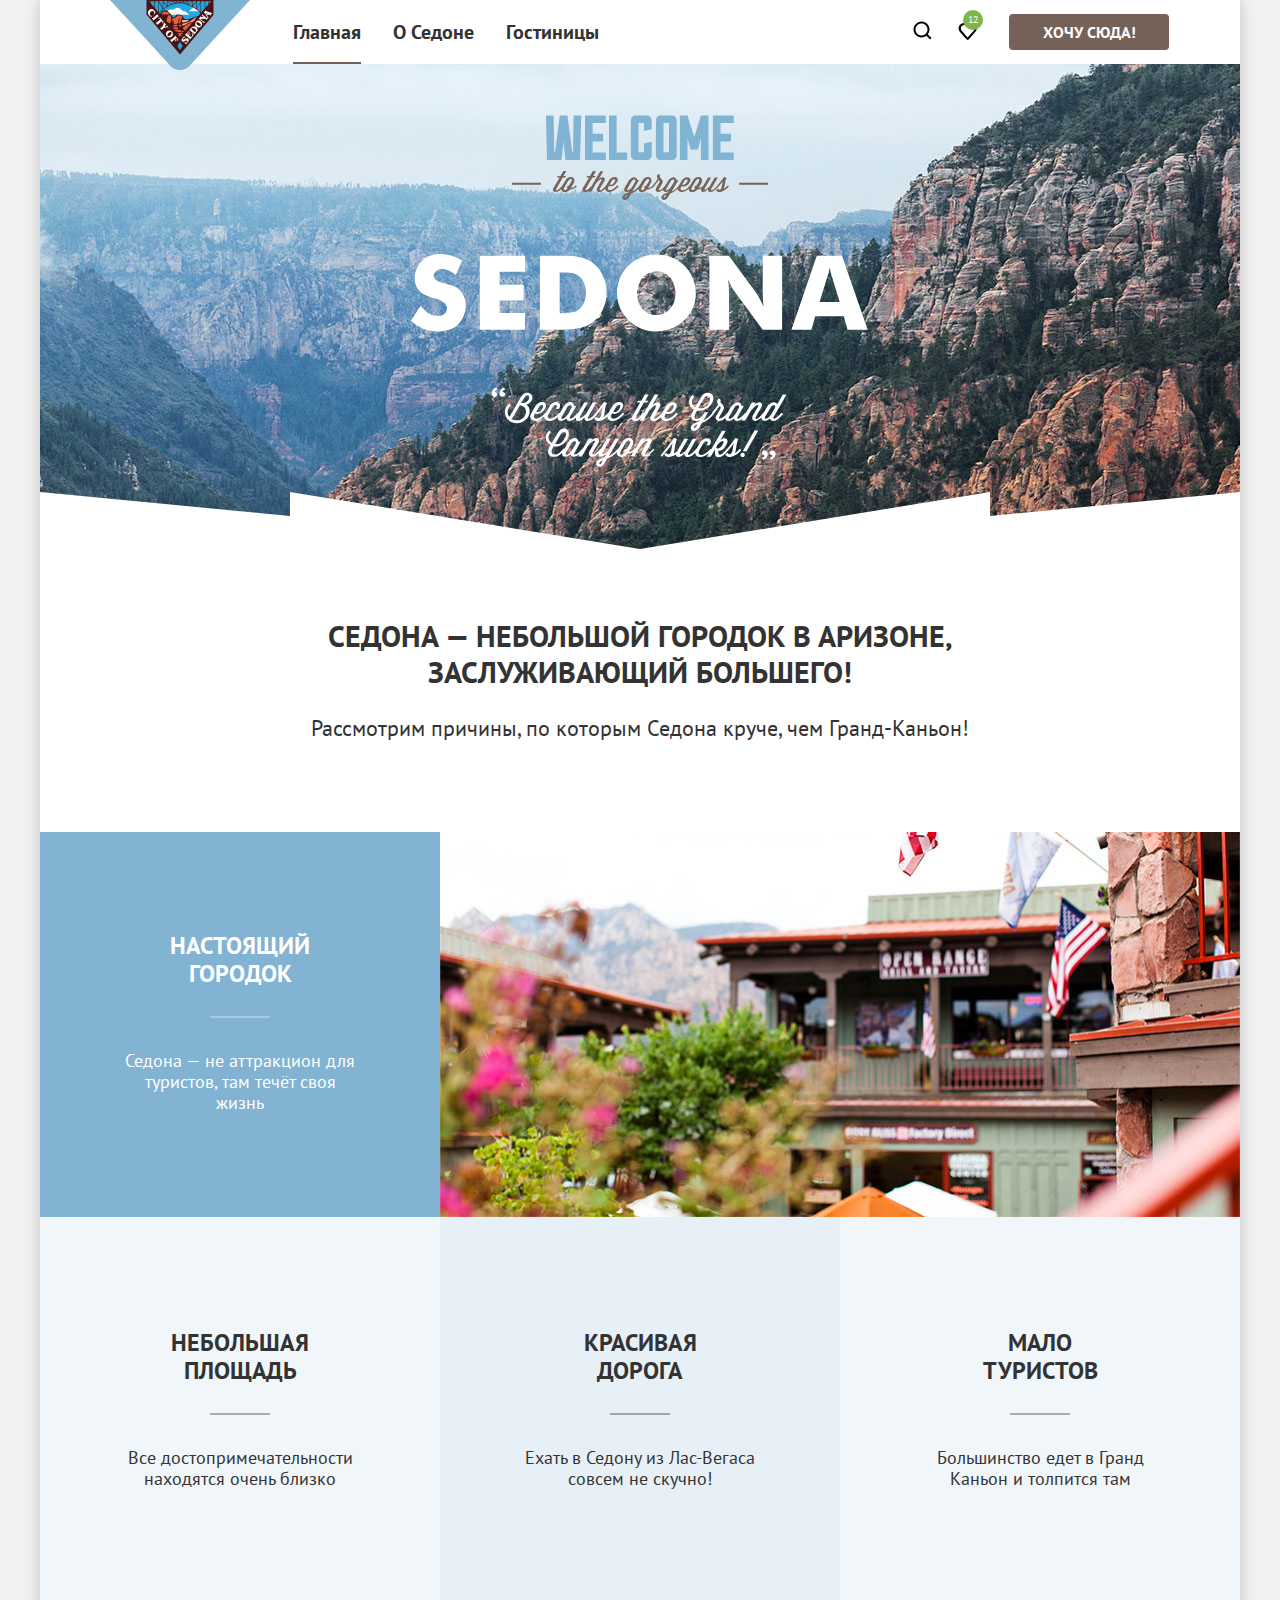
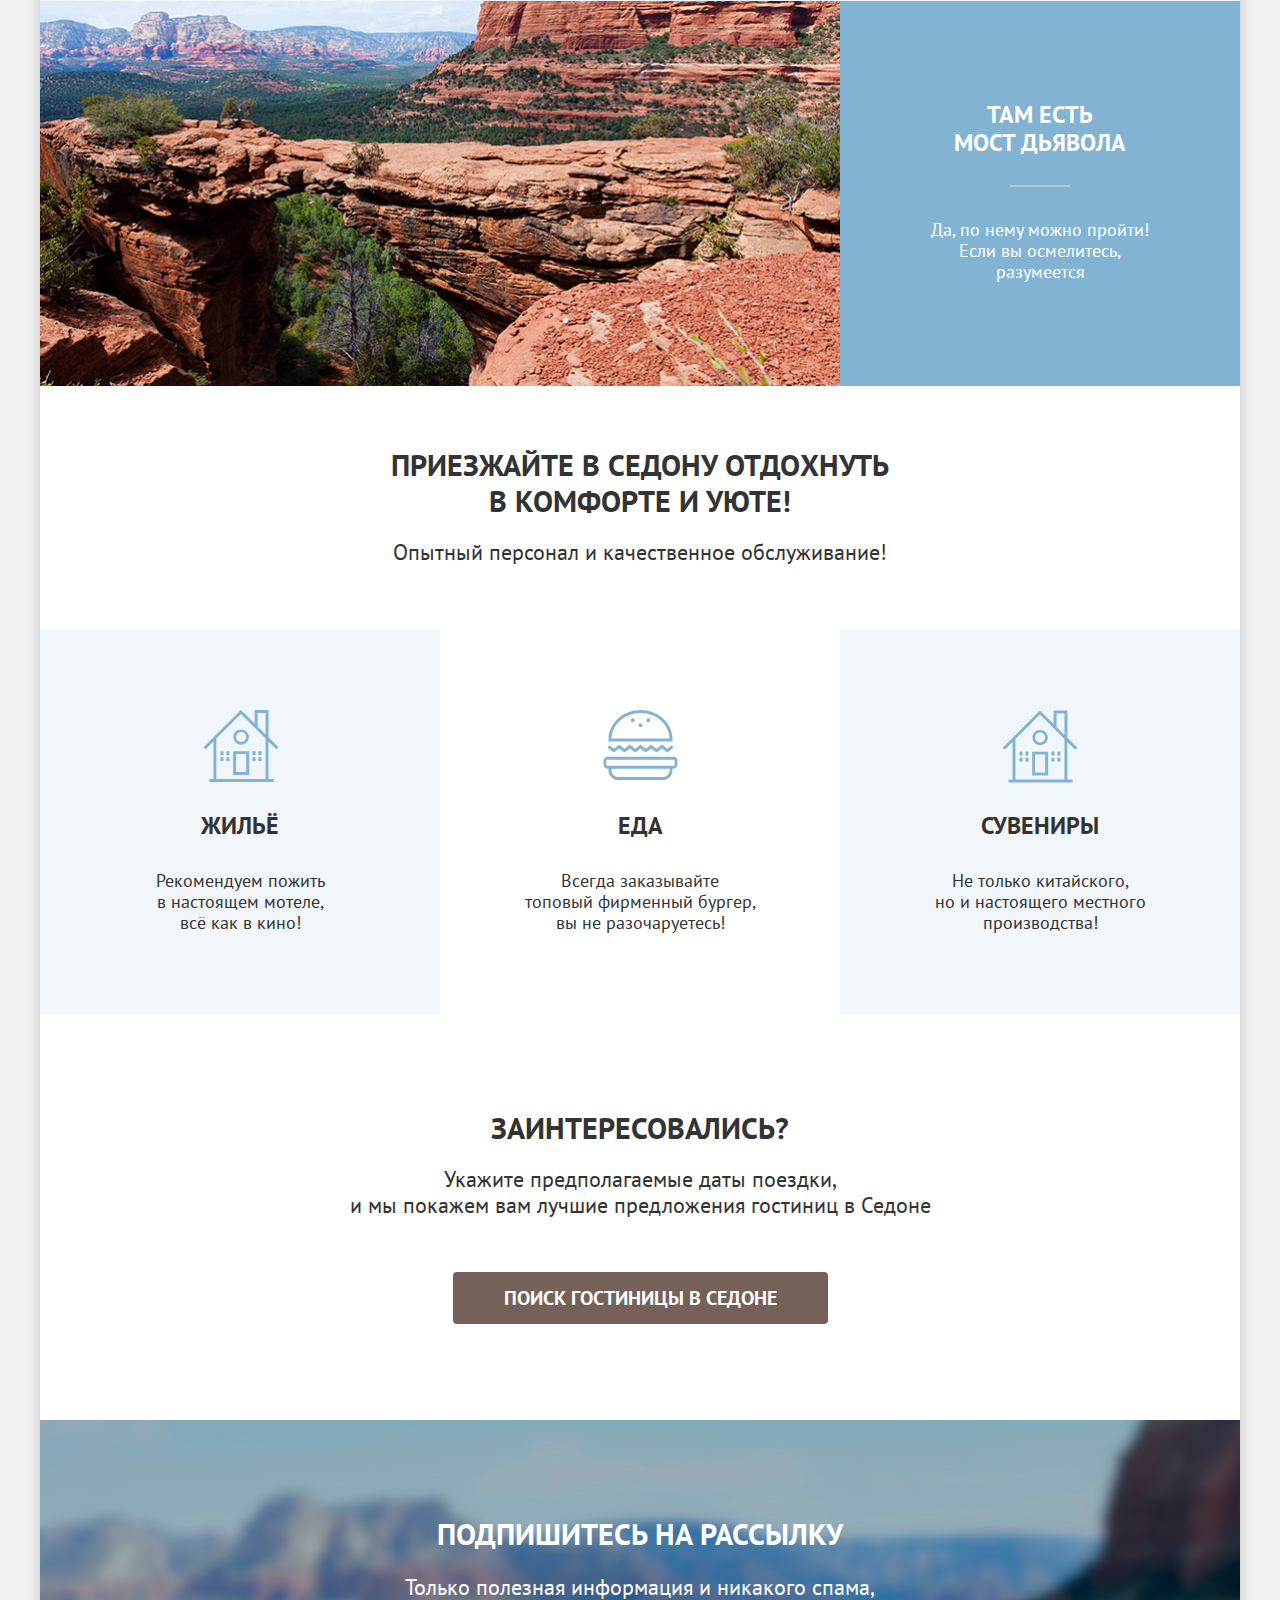
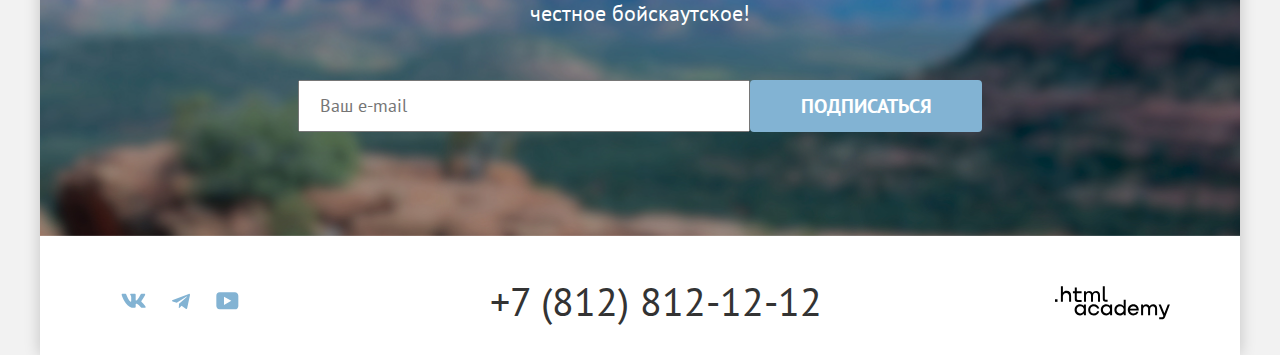
==== commit 4d5c27d9: "Merge pull request #12 from d7add9/master" ====
--- a/index.html
+++ b/index.html
@@ -289,7 +289,7 @@
               </svg>
               <span class="visually-hidden">Минус</span>
             </button>
-            <input class="modal-input" id="adults" type="number" value="2" name="persons-amount">
+            <input class="modal-input" id="adults" type="text" value="2" name="persons-amount">
             <button class="field-button plus">
               <svg width="20" height="20" aria-hidden="true" focusable="false" viewBox="0 0 20 20" fill="none"
                 xmlns="http://www.w3.org/2000/svg">
@@ -319,7 +319,7 @@
               </svg>
               <span class="visually-hidden">Минус</span>
             </button>
-            <input class="modal-input" id="children" type="number" value="2" name="persons-amount">
+            <input class="modal-input" id="children" type="text" value="2" name="persons-amount">
             <button class="field-button plus">
               <svg width="20" height="20" aria-hidden="true" focusable="false" viewBox="0 0 20 20" fill="none"
                 xmlns="http://www.w3.org/2000/svg">
--- a/styles/styles.css
+++ b/styles/styles.css
@@ -994,10 +994,6 @@
   width: 160px;
   display: flex;
   justify-content: space-between;
-}
-
-.cards-view-container .cards-view {
-  margin-right: 8px;
 }
 
 .cards-view {
@@ -1178,11 +1174,9 @@
   z-index: 100;
 }
 
-/*
 .modal-container-close {
   display: none;
 }
-*/
 
 .modal-close-button {
   position: absolute;
@@ -1324,6 +1318,7 @@
 }
 
 .modal-input {
+  text-align: center;
   width: 31px;
   height: 48px;
   font-weight: 700;
@@ -1396,6 +1391,18 @@
   box-shadow: rgba(0, 0, 0, 0.3);
 }
 
+.popover-content::before {
+  position: absolute;
+  content: "";
+  top: -8px;
+  left: 115px;
+  width: 0;
+  height: 0;
+  border-style: solid;
+  border-width: 0 9.5px 9px 9.5px;
+  border-color: transparent transparent #333333 transparent;
+}
+
 .popover-description {
   margin: 0;
 }
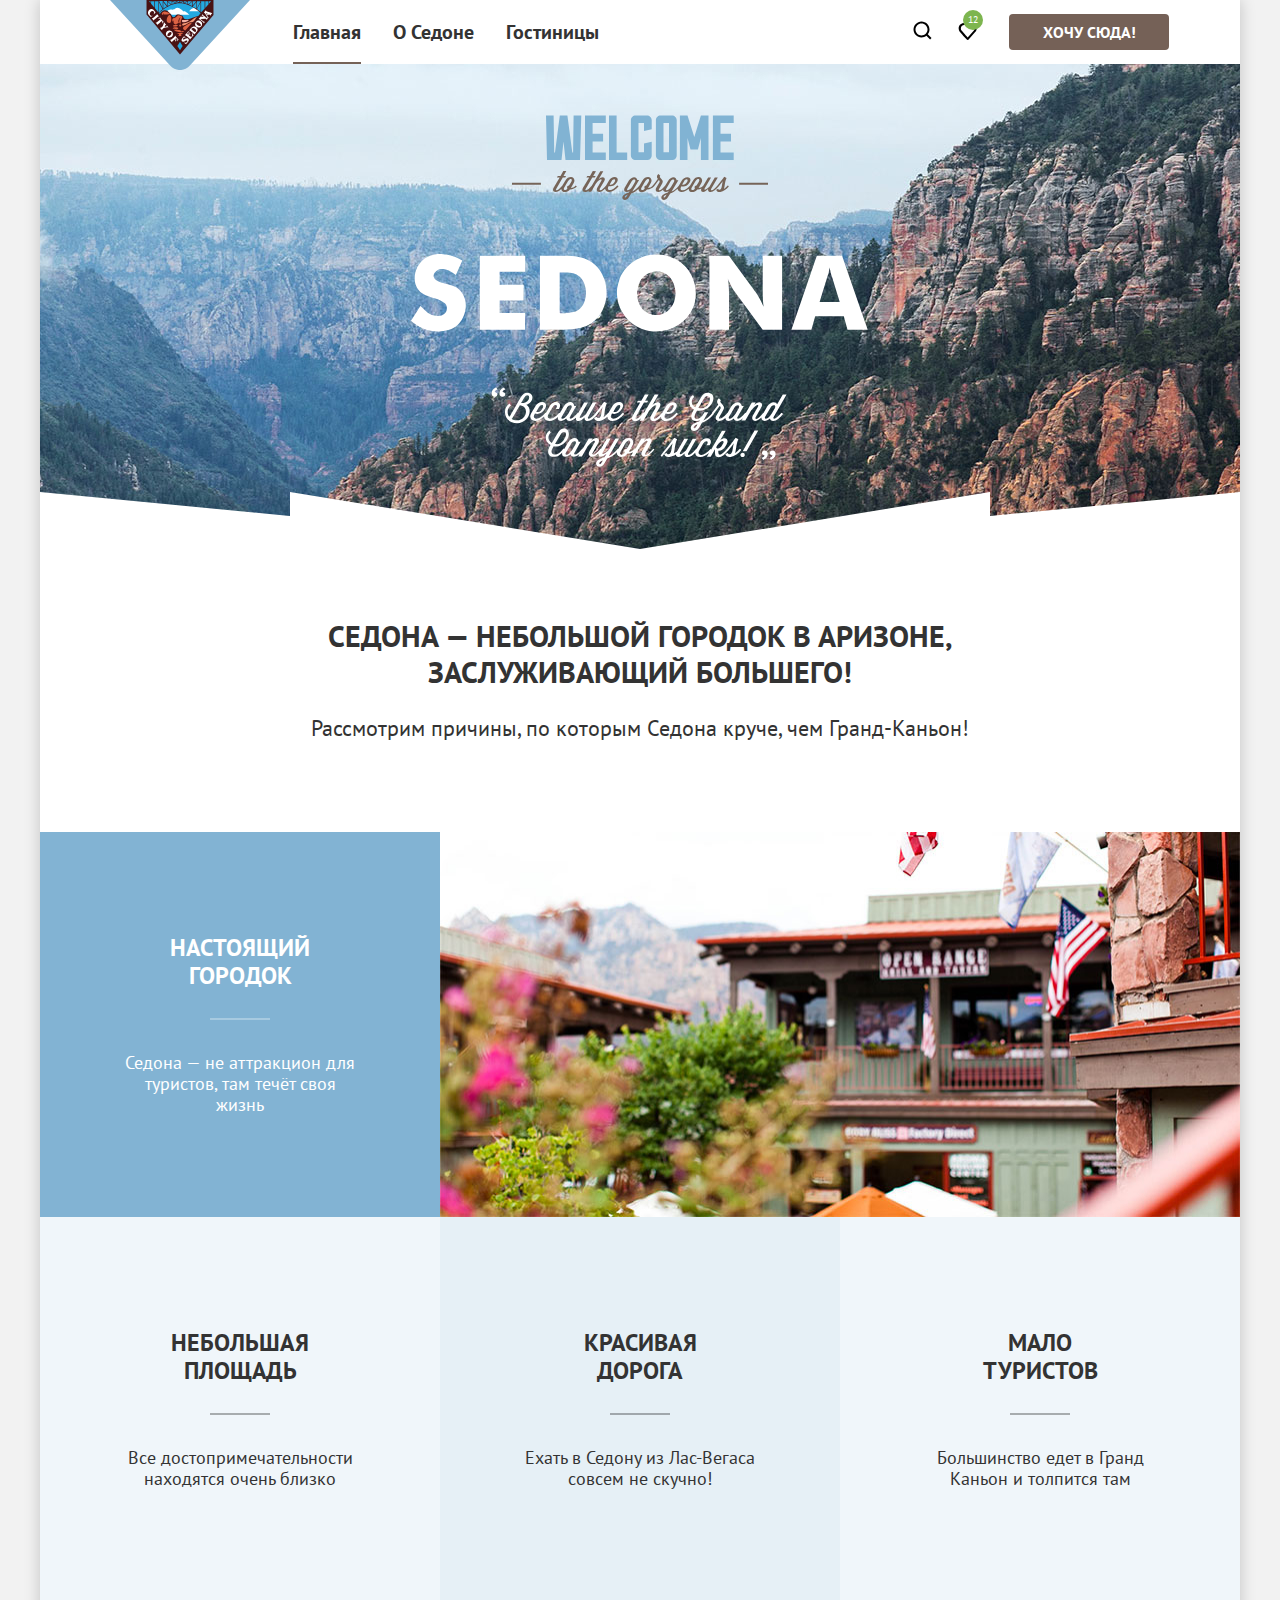
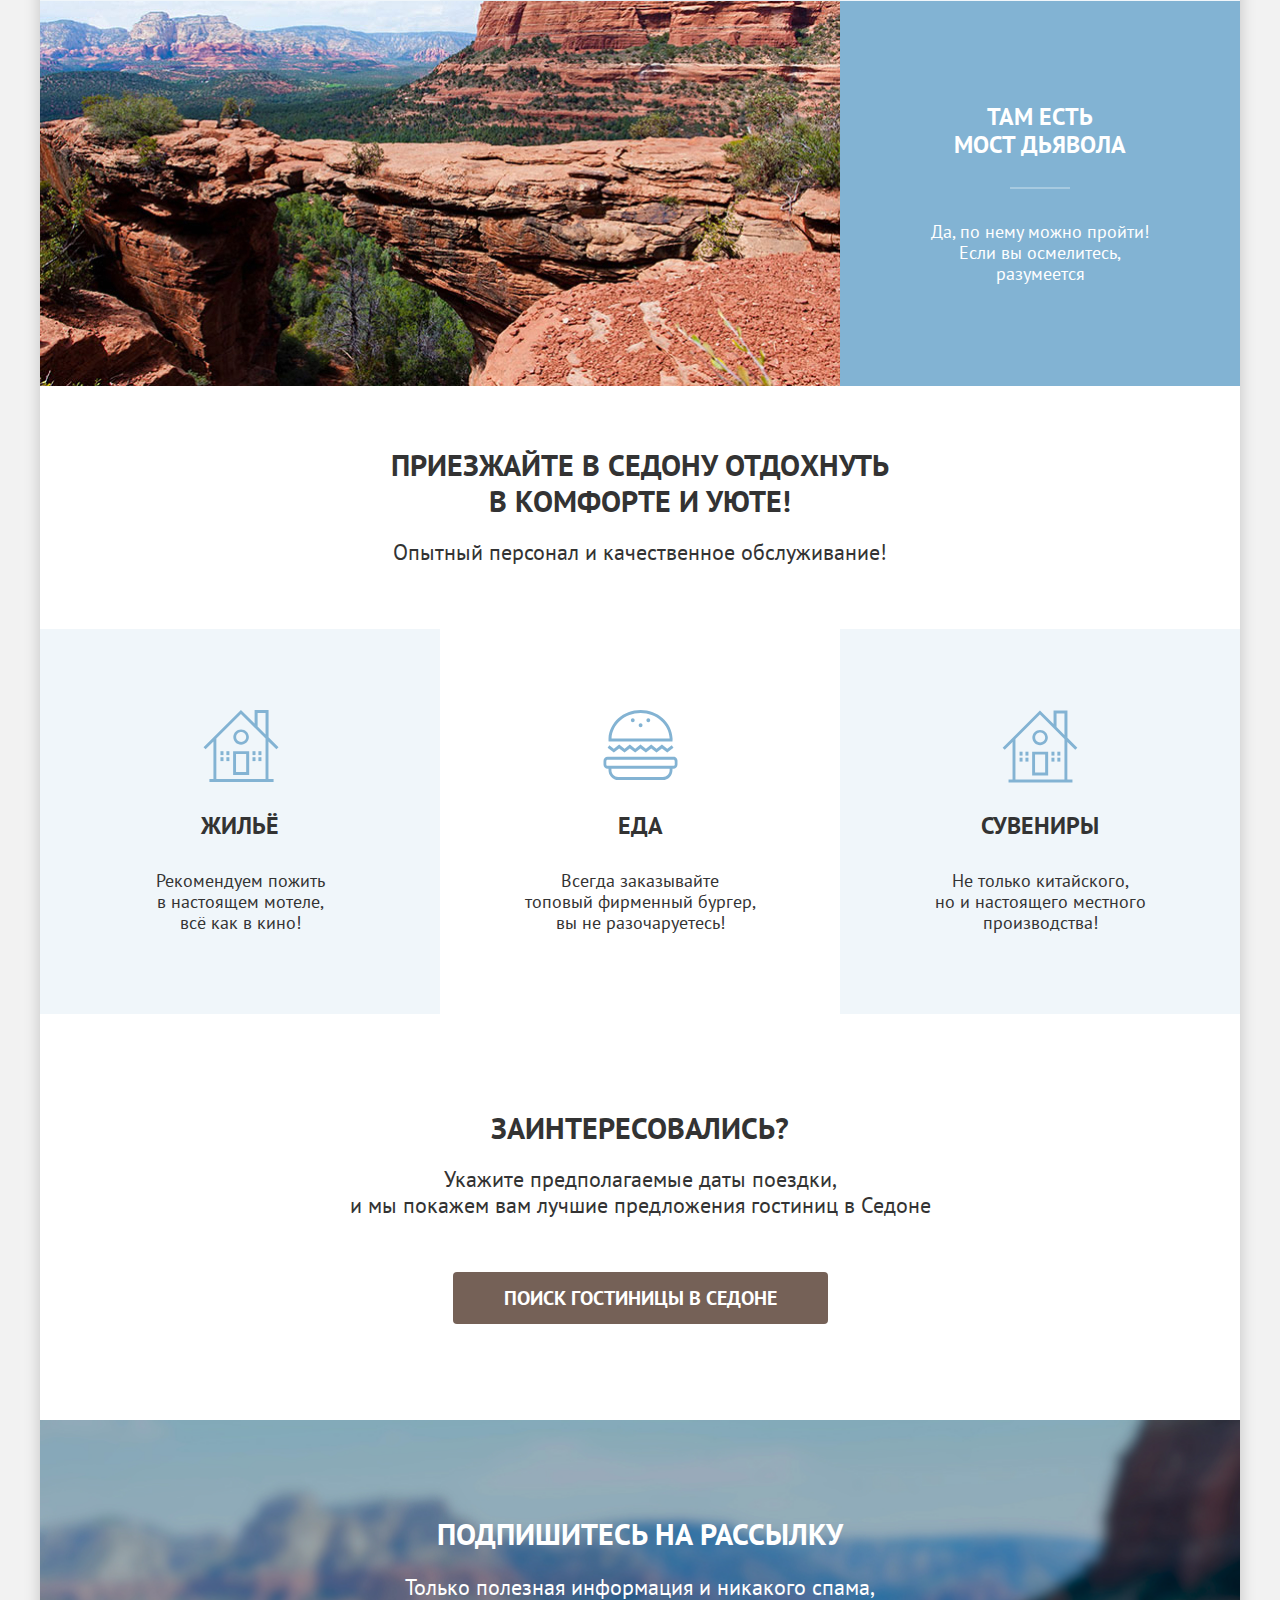
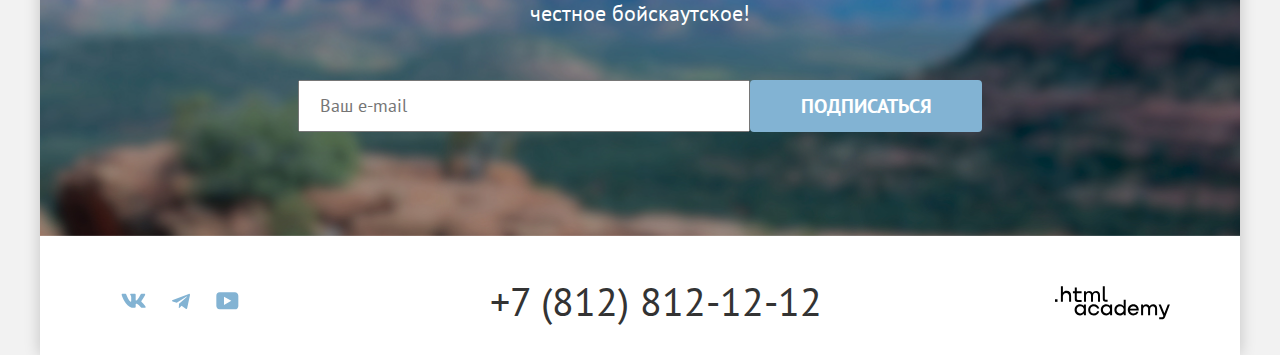
==== commit e53d97a1: "Merge pull request #13 from d7add9/master" ====
--- a/index.html
+++ b/index.html
@@ -13,7 +13,7 @@
       <header class="page-header">
         <nav class="page-navigation">
           <a class="navigation-logo" href="index.html"><span class="visually-hidden">Главная</span>
-            <img class="sedona-logo" src="./images/sedona-logo.svg" width="140" height="70" alt="Логотип Седоны">
+            <img class="sedona-logo" src="./images/sedona-logo.svg" width="140" height="70" alt="Логотип Седоны.">
           </a>
           <ul class="navigation-list">
             <li class="navigation-item">
@@ -48,7 +48,6 @@
                     d="M9.57663 17C9.27578 17 8.97493 16.9 8.77436 16.6C3.35903 10.5 2.05534 9.1 1.75449 8.7C1.0525 7.8 0.651367 6.6 0.651367 5.4C0.651367 2.4 3.05818 0 6.16698 0C7.47067 0 8.67407 0.5 9.67691 1.3C10.6797 0.5 11.9834 0 13.1868 0C16.1954 0 18.7025 2.4 18.7025 5.4C18.7025 6.7 18.201 7.9 17.3988 8.8L10.3789 16.7C10.1783 16.9 9.97776 17 9.57663 17ZM3.5596 7.5C3.86045 7.9 7.06953 11.5 9.67691 14.4L15.8945 7.4C16.3959 6.9 16.5965 6.2 16.5965 5.4C16.5965 3.6 15.0922 2.1 13.2871 2.1C12.2843 2.1 11.2815 2.6 10.5795 3.4C10.2786 3.7 9.97776 3.8 9.67691 3.8C9.37606 3.8 9.07521 3.6 8.87464 3.4C8.17265 2.6 7.16982 2.1 6.16698 2.1C4.36187 2.1 2.85761 3.6 2.85761 5.4C2.75733 6.3 3.15846 7 3.5596 7.5C3.45931 7.5 3.45931 7.5 3.5596 7.5Z"
                     fill="black" />
                 </svg>
-
                 <span class="favorites-count">12</span>
                 <span class="visually-hidden">
                   В избранное
@@ -66,7 +65,7 @@
       <main class="main-index">
         <section class="main-hero">
           <h1 class="visually-hidden">Добро пожаловать в Седону</h1>
-          <img class="welcome-logo" src="images/welcome.svg" width="458" height="352" alt="Добро пожаловать в Седону">
+          <img class="welcome-logo" src="images/welcome.svg" width="458" height="352" alt="Добро пожаловать в Седону.">
         </section>
         <section class="advantages">
           <div class="advantages-title-container">
@@ -76,39 +75,34 @@
           </div>
           <ul class="advantages-list">
             <li class="advantages-item advantages-item-blue">
-              <div class="advantages-description-wrapper">
+              <div class="advantages-blue-container">
                 <h3 class="advantages-title">Настоящий<br> городок</h3>
                 <p class="advantages-description">Седона — не аттракцион для<br> туристов, там течёт своя<br> жизнь</p>
               </div>
-              <img class="advantages-image" src="./images/sedona.jpg" width="800" height="385" alt="Фото Седоны">
+              <img class="advantages-image" src="./images/sedona.jpg" width="800" height="385" alt="Фото Седоны.">
             </li>
             <li class="advantages-item advantages-item-grey">
-              <div class="advantages-description-wrapper">
-                <h3 class="advantages-title">Небольшая<br>
-                  площадь</h3>
-                <p class="advantages-description">Все достопримечательности<br> находятся очень близко</p>
-              </div>
+
+              <h3 class="advantages-title">Небольшая<br>
+                площадь</h3>
+              <p class="advantages-description">Все достопримечательности<br> находятся очень близко</p>
             </li>
             <li class="advantages-item advantages-item-light-blue">
-              <div class="advantages-description-wrapper">
-                <h3 class="advantages-title">Красивая<br>
-                  дорога</h3>
-                <p class="advantages-description">Ехать в Седону из Лас-Вегаса<br> совсем не скучно!</p>
-              </div>
+              <h3 class="advantages-title">Красивая<br>
+                дорога</h3>
+              <p class="advantages-description">Ехать в Седону из Лас-Вегаса<br> совсем не скучно!</p>
             </li>
             <li class="advantages-item advantages-item-grey">
-              <div class="advantages-description-wrapper">
-                <h3 class="advantages-title">Мало<br>
-                  туристов</h3>
-                <p class="advantages-description">Большинство едет в Гранд<br> Каньон и толпится там</p>
-              </div>
+              <h3 class="advantages-title">Мало<br>
+                туристов</h3>
+              <p class="advantages-description">Большинство едет в Гранд<br> Каньон и толпится там</p>
             </li>
             <li class="advantages-item advantages-item-blue advantages-item-reverse">
-              <div class="advantages-description-wrapper">
+              <div class="advantages-blue-container">
                 <h3 class="advantages-title">Там есть<br> мост дьявола</h3>
                 <p class="advantages-description">Да, по нему можно пройти!<br> Если вы осмелитесь,<br> разумеется</p>
               </div>
-              <img class="advantages-image" src="./images/bridge.jpg" width="800" height="385" alt="Фото Седоны">
+              <img class="advantages-image" src="./images/bridge.jpg" width="800" height="385" alt="Фото Седоны.">
             </li>
           </ul>
         </section>
@@ -119,25 +113,19 @@
           </div>
           <ul class="offers-list">
             <li class="offers-item advantages-item-grey">
-              <div class="offers-description-wrapper">
-                <h3 class="offers-title">Жильё</h3>
-                <p class="offers-description">Рекомендуем пожить<br> в настоящем мотеле,<br>
-                  всё как в кино!</p>
-              </div>
+              <h3 class="offers-title">Жильё</h3>
+              <p class="offers-description">Рекомендуем пожить<br> в настоящем мотеле,<br>
+                всё как в кино!</p>
             </li>
             <li class="offers-item">
-              <div class="offers-description-wrapper">
-                <h3 class="offers-title">Еда</h3>
-                <p class="offers-description">Всегда заказывайте<br>
-                  топовый фирменный бургер,<br> вы не разочаруетесь!</p>
-              </div>
+              <h3 class="offers-title">Еда</h3>
+              <p class="offers-description">Всегда заказывайте<br>
+                топовый фирменный бургер,<br> вы не разочаруетесь!</p>
             </li>
             <li class="offers-item  advantages-item-grey">
-              <div class="offers-description-wrapper">
-                <h3 class="offers-title">Сувениры</h3>
-                <p class="offers-description">Не только китайского,<br>
-                  но и настоящего местного<br> производства!</p>
-              </div>
+              <h3 class="offers-title">Сувениры</h3>
+              <p class="offers-description">Не только китайского,<br>
+                но и настоящего местного<br> производства!</p>
             </li>
           </ul>
         </section>
@@ -246,93 +234,96 @@
           </a>
         </section>
       </footer>
-        <!--Модальное окно-->
-
-  <div class="modal-container modal-container-close">
-    <div class="modal-content">
-      <h2 class="modal-title">Поиск гостиницы в Седоне</h2>
-      <button class="modal-close-button" type="submit">
-        <svg width="21" height="20" aria-hidden="true" focusable="false" viewBox="0 0 21 20" fill="none"
-          xmlns="http://www.w3.org/2000/svg">
-          <path
-            d="M17.3928 4.29231L16.1005 3L10.3928 8.70769L4.68513 3L3.39282 4.29231L9.10051 10L3.39282 15.7077L4.68513 17L10.3928 11.2923L16.1005 17L17.3928 15.7077L11.6851 10L17.3928 4.29231Z"
-            fill="black" />
-        </svg>
-        <span class="visually-hidden">Закрыть</span>
-      </button>
-      <form class="modal-form" action="https://echo.htmlacademy.ru" method="post">
-        <div class="modal-search-block">
-          <label class="arrival-date" for="arrival">Дата Заезда
-          </label>
-          <input class="text-input" id="arrival" type="text" placeholder="укажите дату заезда" value="27 апреля 2020">
-          <button class="date-button" type="button">
-            <span class="visually-hidden">Календарь</span>
-          </button>
-          <p class="date-comment date-comment-red">Мы не можем отправить вас в прошлое</p>
-        </div>
-        <div class="modal-search-block">
-          <label class="departure-date" for="departure">Дата Выезда
-          </label>
-          <input class="text-input" id="departure" type="text" placeholder="укажите дату выезда" value="1 сентября 2023">
-          <button class="date-button" type="button">
-            <span class="visually-hidden">Календарь</span>
-          </button>
-          <p class="date-comment">На эти даты есть свободные номера. Пока есть</p>
-        </div>
-        <div class="field field-adults">
-          <label class="field-label" for="adults">Взрослые:</label>
-          <span class="field-box">
-            <button class="field-button minus">
-              <svg width="20" height="20" aria-hidden="true" focusable="false" viewBox="0 0 21 20" fill="none"
-                xmlns="http://www.w3.org/2000/svg">
-                <path d="M3.39282 9V11H17.3928V9H3.39282Z" fill="black" />
-              </svg>
-              <span class="visually-hidden">Минус</span>
-            </button>
-            <input class="modal-input" id="adults" type="text" value="2" name="persons-amount">
-            <button class="field-button plus">
-              <svg width="20" height="20" aria-hidden="true" focusable="false" viewBox="0 0 20 20" fill="none"
-                xmlns="http://www.w3.org/2000/svg">
-                <path d="M17 9H11V3H9V9H3V11H9V17H11V11H17V9Z" fill="black" />
-              </svg>
-              <span class="visually-hidden">Плюс</span>
-            </button>
-          </span>
-        </div>
-        <div class="field field-children">
-          <label class="field-label" for="children">Дети:
-          </label>
-          <button class="button-info popover-close-button">
+      <!--Модальное окно-->
+
+      <div class="modal-container modal-container-close">
+        <div class="modal-content">
+          <h2 class="modal-title">Поиск гостиницы в Седоне</h2>
+          <button class="modal-close-button" type="submit">
+            <svg width="21" height="20" aria-hidden="true" focusable="false" viewBox="0 0 21 20" fill="none"
+              xmlns="http://www.w3.org/2000/svg">
+              <path
+                d="M17.3928 4.29231L16.1005 3L10.3928 8.70769L4.68513 3L3.39282 4.29231L9.10051 10L3.39282 15.7077L4.68513 17L10.3928 11.2923L16.1005 17L17.3928 15.7077L11.6851 10L17.3928 4.29231Z"
+                fill="black" />
+            </svg>
             <span class="visually-hidden">Закрыть</span>
           </button>
-          <div class="popover modal-popover">
-            <div class="popover-content">
-              <p class="popover-description">Укажите количество детей, которые будут с вами, возраст которых от 6 до 18 лет. Дети до 6 лет
-                размещаются бесплатно.</p>
+          <form class="modal-form" action="https://echo.htmlacademy.ru" method="post">
+            <div class="modal-search-block">
+              <label class="arrival-date" for="arrival">Дата Заезда
+              </label>
+              <input class="text-input" id="arrival" type="text" placeholder="укажите дату заезда"
+                value="27 апреля 2020" name="arrival-date">
+              <button class="date-button" type="button">
+                <span class="visually-hidden">Календарь</span>
+              </button>
+              <p class="date-comment date-comment-red">Мы не можем отправить вас в прошлое</p>
             </div>
-          </div>
-          <span class="field-box field-box-children">
-            <button class="field-button minus">
-              <svg width="20" height="20" aria-hidden="true" focusable="false" viewBox="0 0 21 20" fill="none"
-                xmlns="http://www.w3.org/2000/svg">
-                <path d="M3.39282 9V11H17.3928V9H3.39282Z" fill="black" />
-              </svg>
-              <span class="visually-hidden">Минус</span>
-            </button>
-            <input class="modal-input" id="children" type="text" value="2" name="persons-amount">
-            <button class="field-button plus">
-              <svg width="20" height="20" aria-hidden="true" focusable="false" viewBox="0 0 20 20" fill="none"
-                xmlns="http://www.w3.org/2000/svg">
-                <path d="M17 9H11V3H9V9H3V11H9V17H11V11H17V9Z" fill="black" />
-              </svg>
-              <span class="visually-hidden">Плюс</span>
-            </button>
-          </span>
+            <div class="modal-search-block">
+              <label class="departure-date" for="departure">Дата Выезда
+              </label>
+              <input class="text-input" id="departure" type="text" placeholder="укажите дату выезда"
+                value="1 сентября 2023" name="departure-date">
+              <button class="date-button" type="button">
+                <span class="visually-hidden">Календарь</span>
+              </button>
+              <p class="date-comment">На эти даты есть свободные номера. Пока есть</p>
+            </div>
+            <div class="field field-adults">
+              <label class="field-label" for="adults">Взрослые:</label>
+              <span class="field-box">
+                <button class="field-button minus">
+                  <svg width="20" height="20" aria-hidden="true" focusable="false" viewBox="0 0 21 20" fill="none"
+                    xmlns="http://www.w3.org/2000/svg">
+                    <path d="M3.39282 9V11H17.3928V9H3.39282Z" fill="black" />
+                  </svg>
+                  <span class="visually-hidden">Минус</span>
+                </button>
+                <input class="modal-input" id="adults" type="text" value="2" name="adults-amount">
+                <button class="field-button plus">
+                  <svg width="20" height="20" aria-hidden="true" focusable="false" viewBox="0 0 20 20" fill="none"
+                    xmlns="http://www.w3.org/2000/svg">
+                    <path d="M17 9H11V3H9V9H3V11H9V17H11V11H17V9Z" fill="black" />
+                  </svg>
+                  <span class="visually-hidden">Плюс</span>
+                </button>
+              </span>
+            </div>
+            <div class="field field-children">
+              <label class="field-label" for="children">Дети:
+              </label>
+              <button class="button-info popover-close-button">
+                <span class="visually-hidden">Закрыть</span>
+              </button>
+              <div class="popover modal-popover">
+                <div class="popover-content">
+                  <p class="popover-description">Укажите количество детей, которые будут с вами, возраст которых от 6 до
+                    18 лет. Дети до 6 лет
+                    размещаются бесплатно.</p>
+                </div>
+              </div>
+              <span class="field-box field-box-children">
+                <button class="field-button minus">
+                  <svg width="20" height="20" aria-hidden="true" focusable="false" viewBox="0 0 21 20" fill="none"
+                    xmlns="http://www.w3.org/2000/svg">
+                    <path d="M3.39282 9V11H17.3928V9H3.39282Z" fill="black" />
+                  </svg>
+                  <span class="visually-hidden">Минус</span>
+                </button>
+                <input class="modal-input" id="children" type="text" value="2" name="children-amount">
+                <button class="field-button plus">
+                  <svg width="20" height="20" aria-hidden="true" focusable="false" viewBox="0 0 20 20" fill="none"
+                    xmlns="http://www.w3.org/2000/svg">
+                    <path d="M17 9H11V3H9V9H3V11H9V17H11V11H17V9Z" fill="black" />
+                  </svg>
+                  <span class="visually-hidden">Плюс</span>
+                </button>
+              </span>
+            </div>
+            <button class="button button-blue button-modal-search" type="submit">Найти</button>
+          </form>
         </div>
-        <button class="button button-blue button-modal-search" type="submit">Найти</button>
-      </form>
-    </div>
-  </div>
+      </div>
     </div>
   </body>
 
--- a/styles/styles.css
+++ b/styles/styles.css
@@ -374,10 +374,6 @@
   list-style: none;
   margin: 0;
   padding: 0;
-  /*
-  display: flex;
-  flex-wrap: wrap;
-  */
   display: grid;
   grid-template-columns: repeat(3, 400px);
 }
@@ -451,33 +447,20 @@
   background-position: 50% 81px;
 }
 
-.advantages-item,
-.offers-item,
-.advantages-description-wrapper {
+.advantages-item {
   width: 400px;
-}
-
-.advantages-description-wrapper {
   padding-top: 112px;
   text-align: center;
   padding-bottom: 112px;
 }
 
-.advantages-item-blue .advantages-description-wrapper {
-  padding-top: 100px;
-  padding-bottom: 0;
-}
-
-.offers-description-wrapper {
-  padding-top: 112px;
+.offers-item {
+  width: 400px;
   text-align: center;
+  padding-top: 183px;
   padding-bottom: 81px;
 }
 
-
-.offers-list .offers-description-wrapper {
-  padding-top: 183px;
-}
 
 .advantages-item-blue {
   display: flex;
@@ -485,7 +468,19 @@
   width: 1200px;
   background-color: #82B3D3;
   color: #FFFFFF;
-}
+  padding-top: 0;
+  padding-bottom: 0;
+}
+
+.advantages-blue-container {
+  width: 400px;
+}
+
+
+.advantages-blue-container .advantages-title {
+  padding-top: 102px;
+}
+
 
 .advantages-item-reverse {
   flex-direction: row-reverse;
@@ -977,11 +972,23 @@
 }
 
 .catalog-hotels {
+  position: relative;
   width: 1060px;
   display: grid;
   grid-template-columns: repeat(3, 340px);
   gap: 20px;
   margin-bottom: 83px;
+}
+
+.catalog-hotels::after {
+  position: absolute;
+  content: "";
+  display: block;
+  bottom: -44px;
+  left: 0;
+  height: 1px;
+  width: 100%;
+  background-color: rgba(230, 230, 230, 1);
 }
 
 .hotel-name {
@@ -1022,6 +1029,8 @@
   column-gap: 20px;
   row-gap: 16px;
   padding: 20px;
+  border: 1px solid rgba(230, 230, 230, 1);
+  border-radius: 4px;
 }
 
 .hotel-image {
